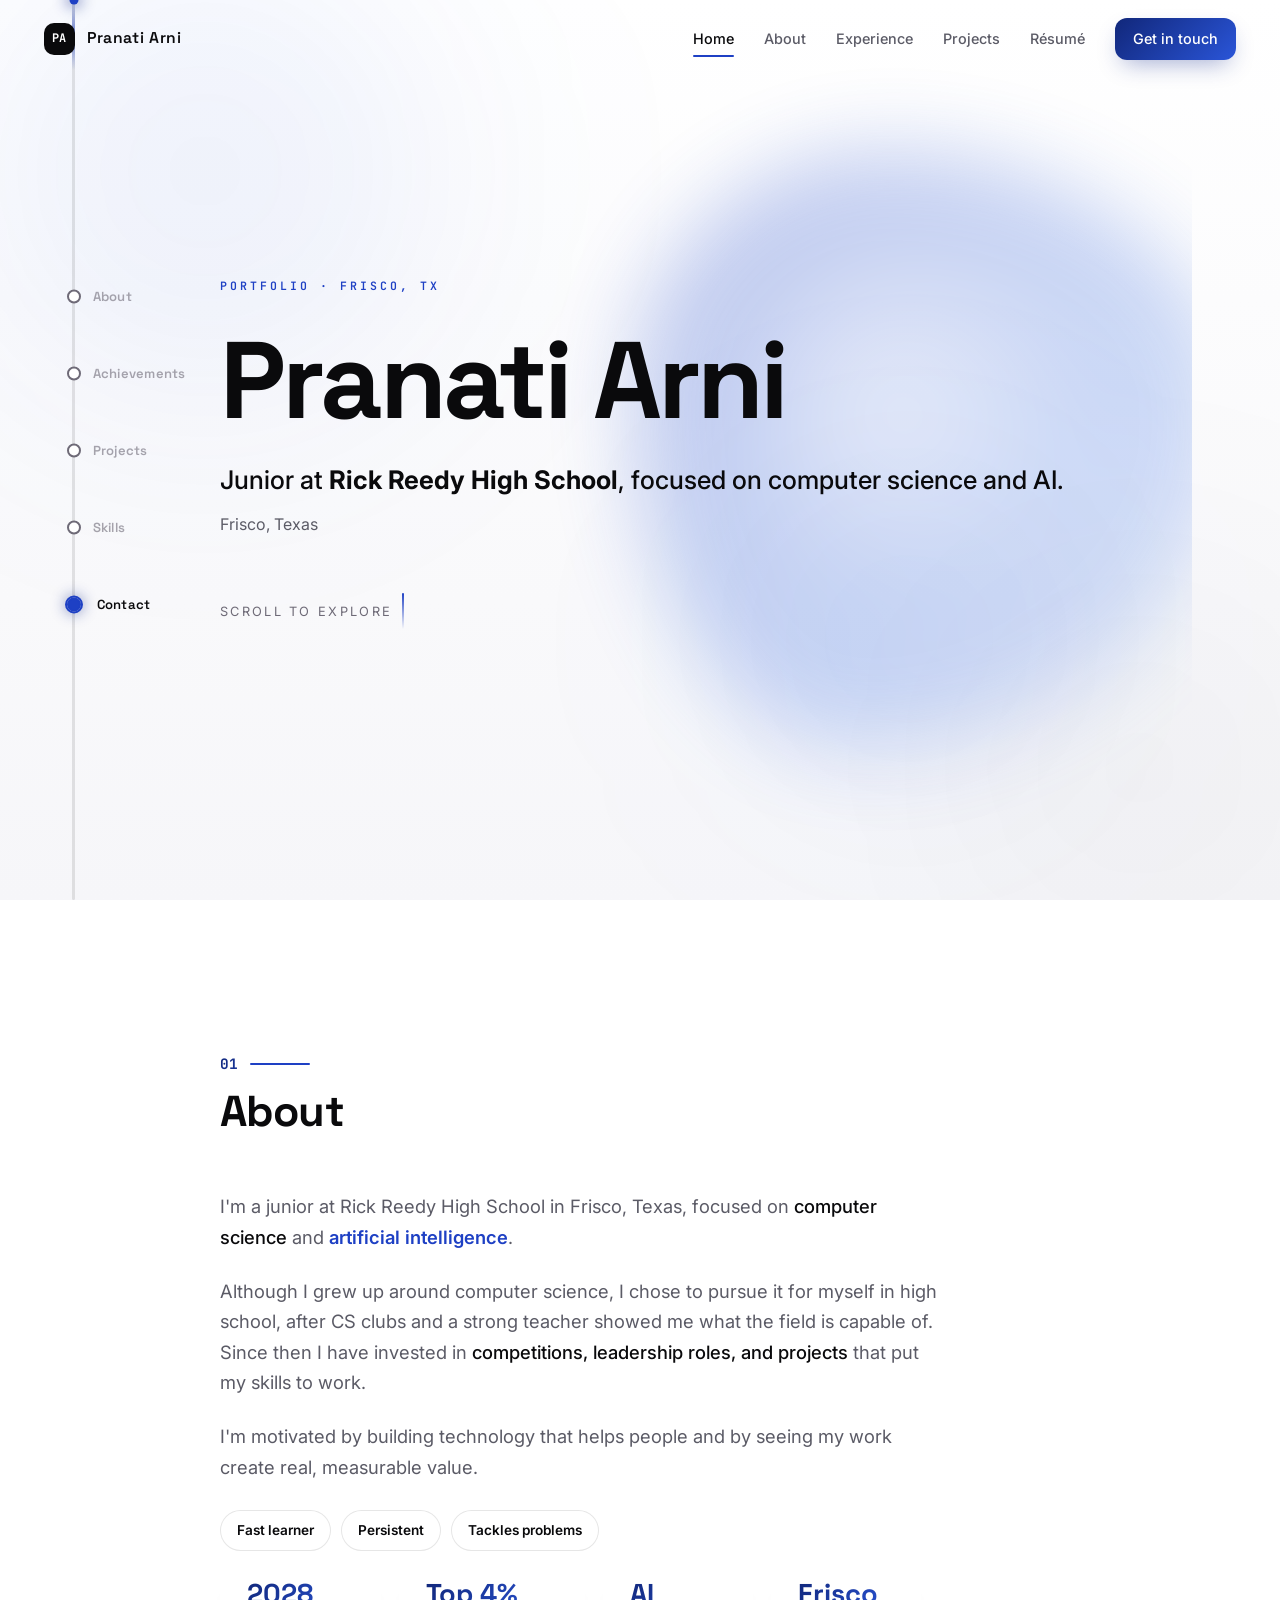
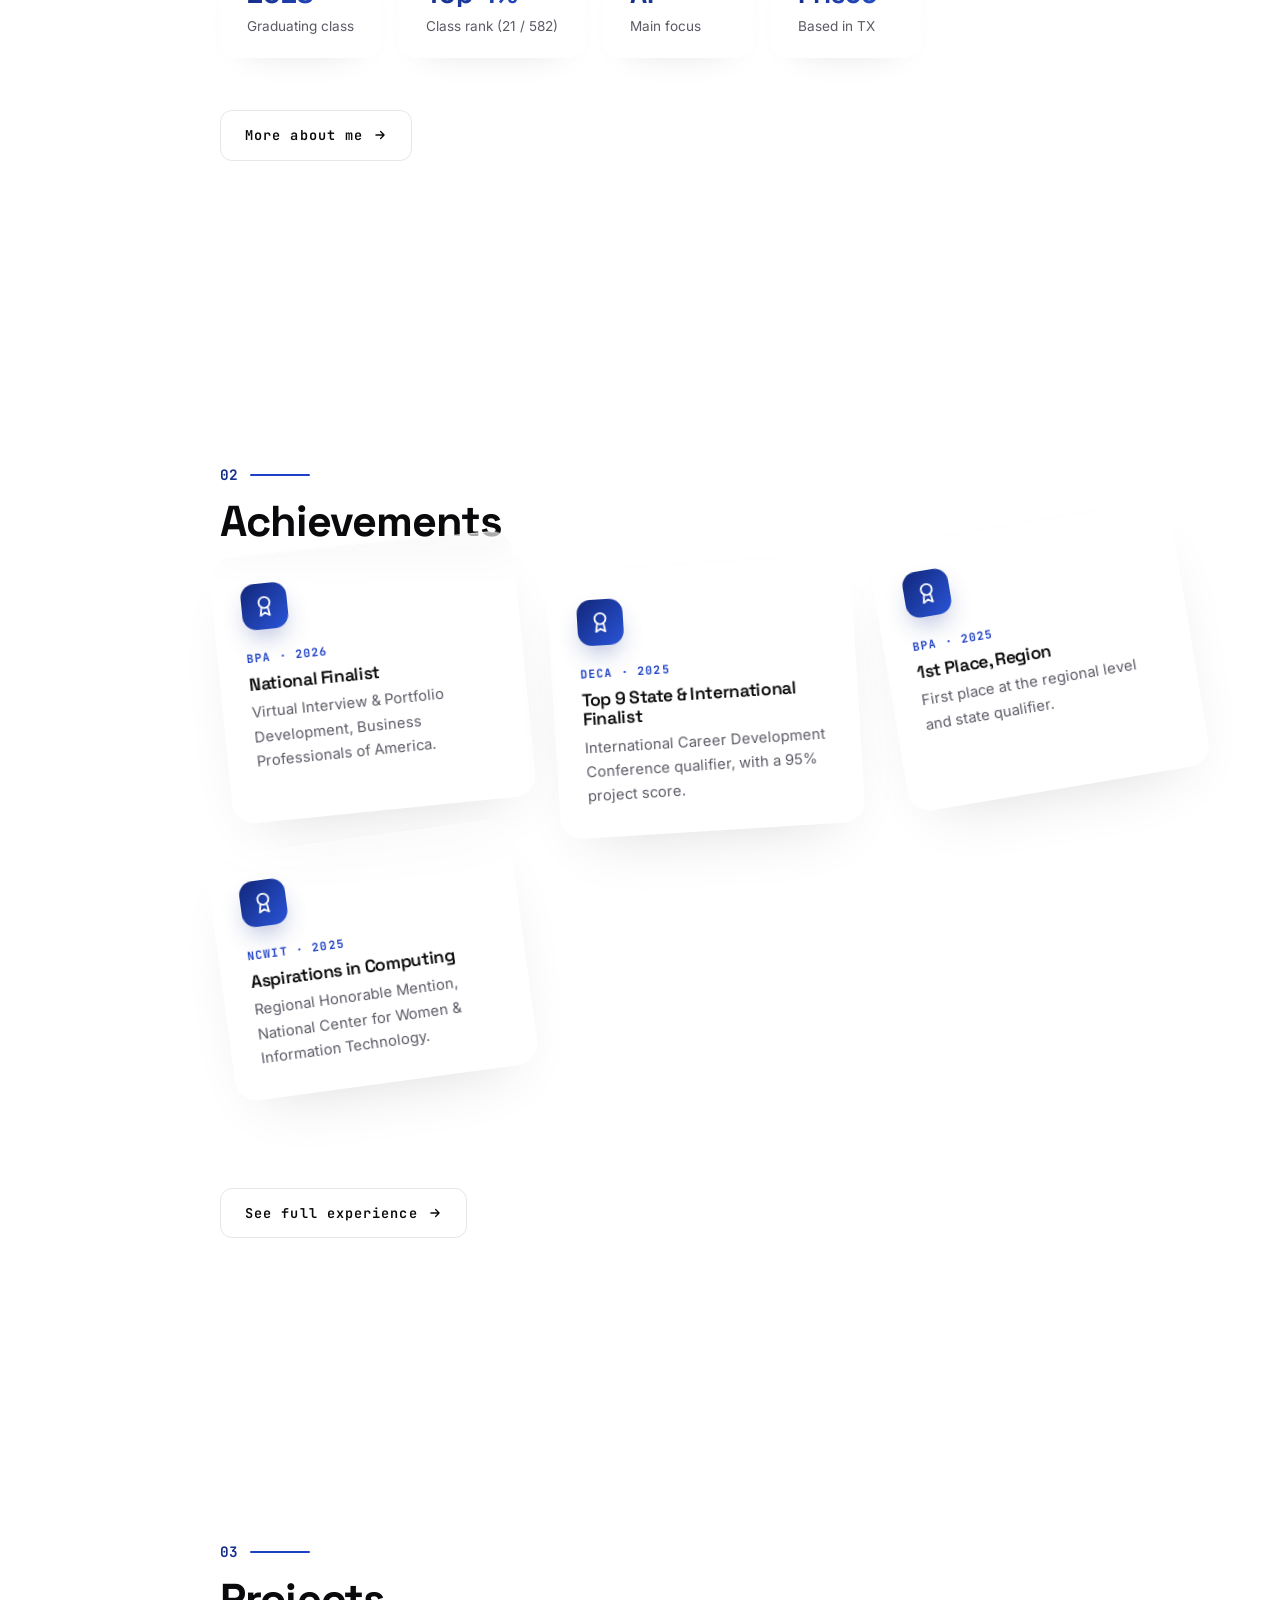
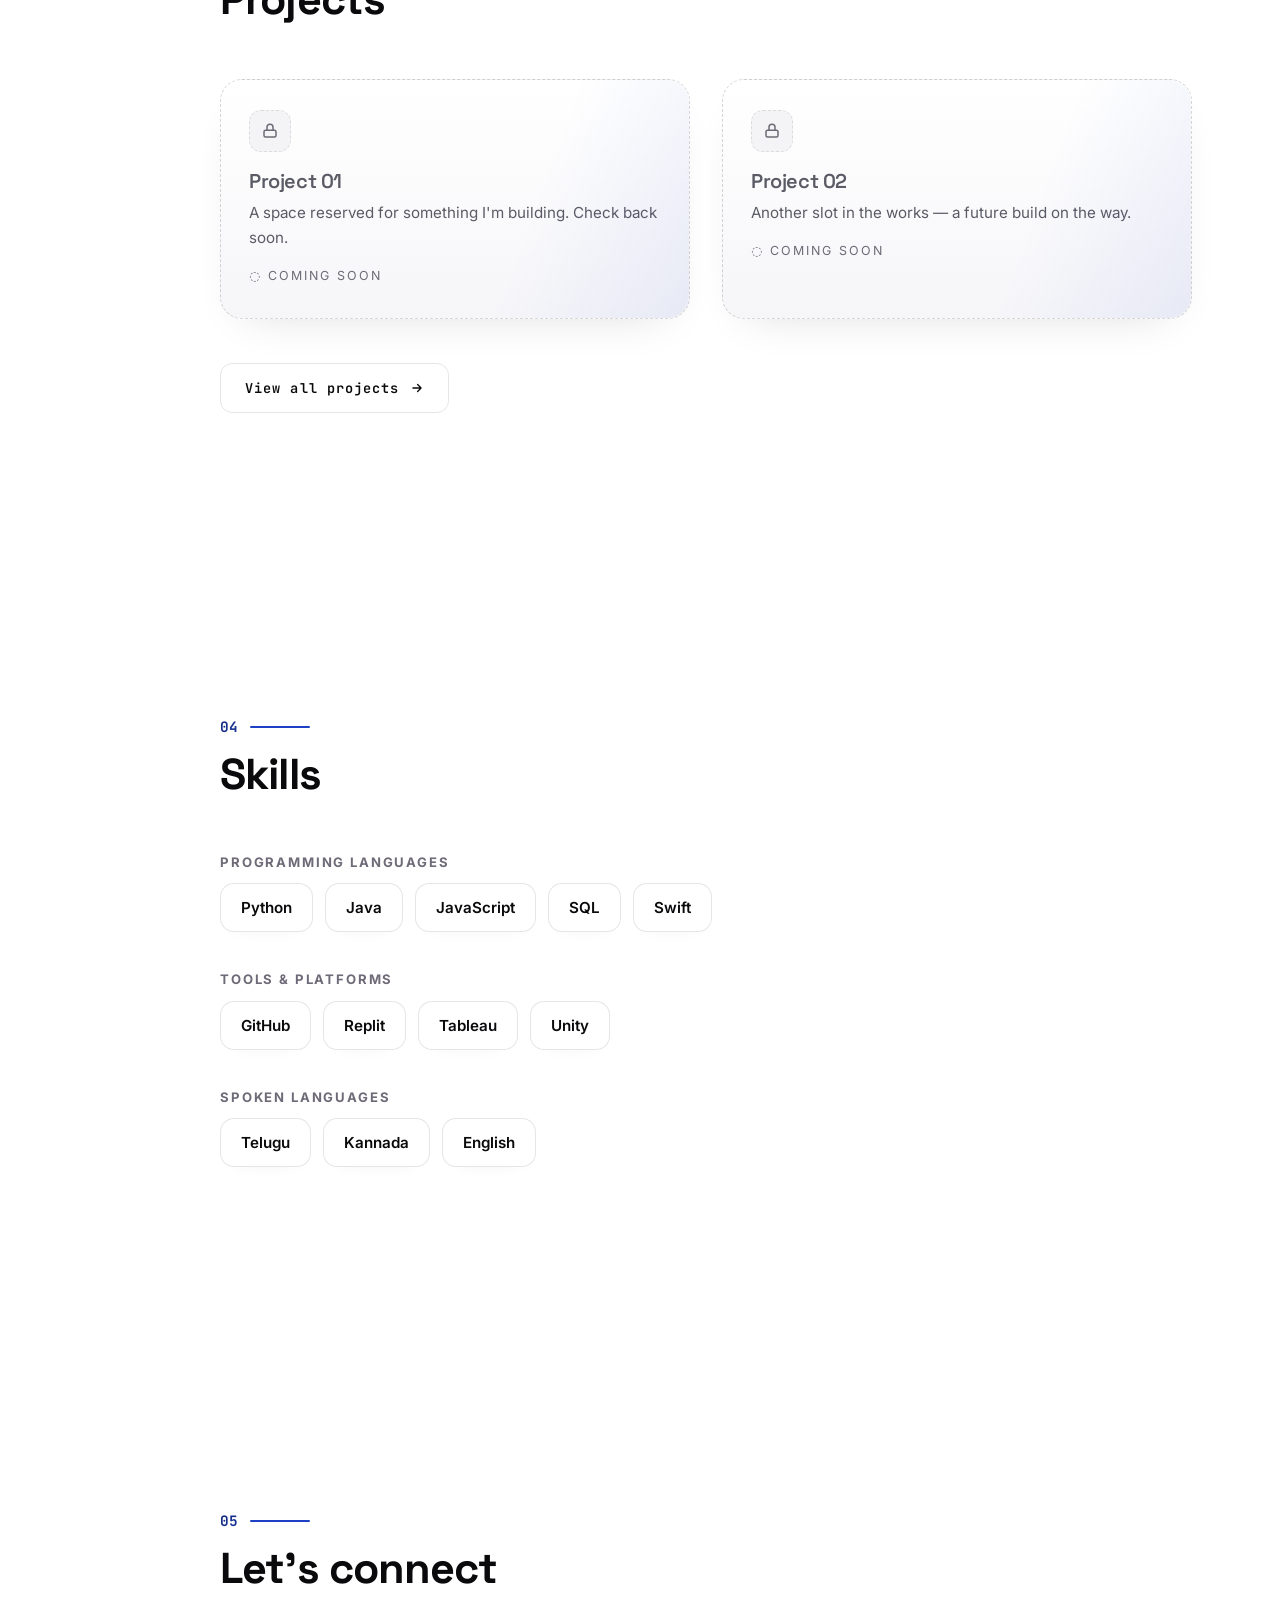
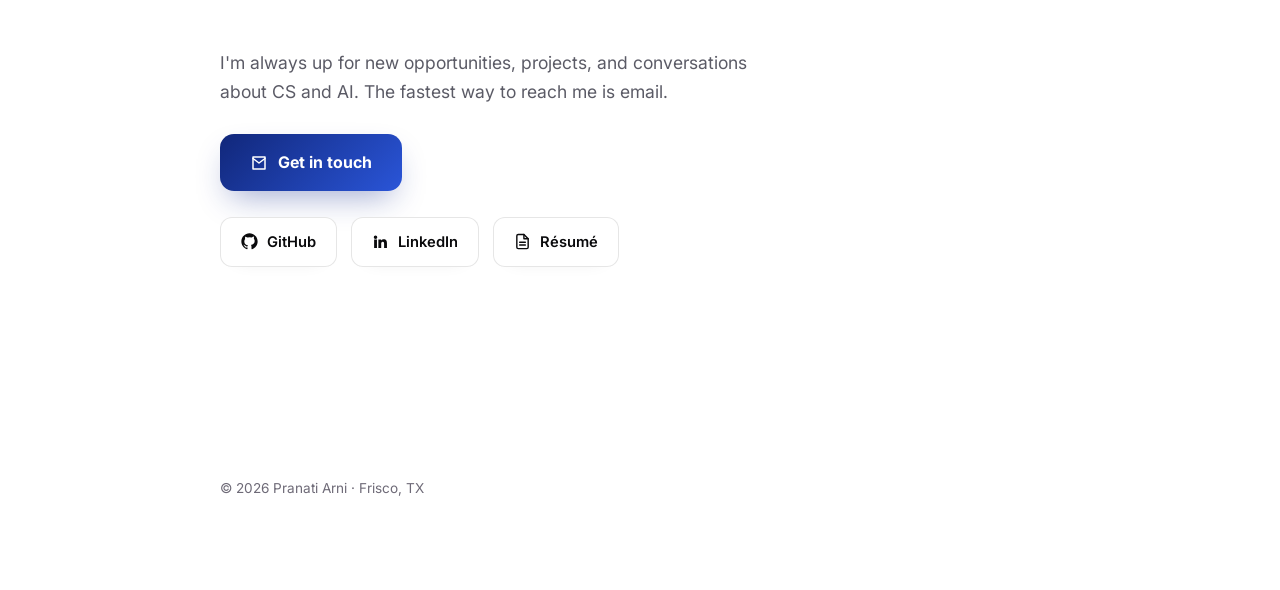
==== index.html @ d213ee4d "Polish: fix social-title em dashes + descriptions, add theme-color, focus ring, placeholder shimmer " ====
<!DOCTYPE html>
<html lang="en">
<head>
  <meta charset="UTF-8" />
  <meta name="viewport" content="width=device-width, initial-scale=1.0" />
  <meta name="theme-color" content="#ffffff" />

  <title>Pranati Arni · Computer Science</title>
  <meta name="description" content="Pranati Arni, a junior at Rick Reedy High School in Frisco, TX, focused on computer science and AI." />
  <meta name="author" content="Pranati Arni" />

  <meta property="og:type" content="website" />
  <meta property="og:title" content="Pranati Arni · Computer Science" />
  <meta property="og:description" content="A junior at Rick Reedy High School in Frisco, TX, focused on computer science and AI." />
  <meta name="twitter:card" content="summary" />
  <meta name="twitter:title" content="Pranati Arni · Computer Science" />
  <meta name="twitter:description" content="A junior at Rick Reedy High School in Frisco, TX, focused on computer science and AI." />

  <!-- Inline SVG favicon: blue "PA" tile -->
  <link rel="icon" href="data:image/svg+xml,%3Csvg xmlns='http://www.w3.org/2000/svg' viewBox='0 0 64 64'%3E%3Crect width='64' height='64' rx='16' fill='%231e40c4'/%3E%3Ctext x='50%25' y='55%25' dominant-baseline='middle' text-anchor='middle' font-family='Arial,Helvetica,sans-serif' font-weight='700' font-size='30' fill='%23ffffff'%3EPA%3C/text%3E%3C/svg%3E" />

  <!-- Fonts -->
  <link rel="preconnect" href="https://fonts.googleapis.com" />
  <link rel="preconnect" href="https://fonts.gstatic.com" crossorigin />
  <link href="https://fonts.googleapis.com/css2?family=Space+Grotesk:wght@500;600;700&family=Inter:wght@400;500;600&family=JetBrains+Mono:wght@400;500;700&display=swap" rel="stylesheet" />

  <link rel="stylesheet" href="styles.css" />
</head>

<body>

  <!-- Quick clean fade overlay -->
  <div class="page-transition" id="pageTransition" aria-hidden="true"></div>

  <!-- Soft aurora background -->
  <div class="bg-orbs" aria-hidden="true">
    <div class="orb orb--1"></div>
    <div class="orb orb--2"></div>
    <div class="orb orb--3"></div>
  </div>
  <div class="cursor-glow" id="cursorGlow" aria-hidden="true"></div>

  <!-- ============================== NAVBAR ============================== -->
  <header class="nav" id="nav">
    <a class="nav__brand" href="index.html" aria-label="Home">
      <span class="nav__mark">PA</span>
      <span class="nav__name">Pranati Arni</span>
    </a>
    <button class="nav__toggle" id="navToggle" aria-label="Toggle menu" aria-expanded="false">
      <span></span><span></span><span></span>
    </button>
    <nav class="nav__links" id="navLinks" aria-label="Primary">
      <a href="index.html" class="is-current">Home</a>
      <a href="about.html">About</a>
      <a href="experience.html">Experience</a>
      <a href="projects.html">Projects</a>
      <a href="resume.html">Résumé</a>
      <a class="nav__cta" href="index.html#contact">Get in touch</a>
    </nav>
  </header>

  <!-- ============================== RAIL ============================== -->
  <nav class="rail" aria-label="Section navigation">
    <div class="rail__track"></div>
    <div class="rail__fill" id="railFill"></div>
    <div class="rail__comet" id="railComet"></div>
    <div class="rail__nodes" id="railNodes"><!-- nodes injected by script.js --></div>
  </nav>

  <main class="with-rail">

    <!-- ============================== HERO ============================== -->
    <header class="hero" id="top">
      <div class="hero__glow-wrap" aria-hidden="true"><div class="hero__glow"></div></div>

      <div class="hero__content">
        <!-- Kicker — easy to edit or delete -->
        <span class="kicker">Portfolio · Frisco, TX</span>
        <h1>Pranati Arni</h1>
        <p class="role">Junior at <b>Rick Reedy High School</b>, focused on computer science and AI.</p>
        <p class="loc">Frisco, Texas</p>

        <span class="scroll-hint">
          Scroll to explore
          <span class="arrow" aria-hidden="true"></span>
        </span>
      </div>
    </header>

    <!-- ============================== ABOUT ============================== -->
    <section id="about" class="about reveal">
      <div class="section-head">
        <span class="num">01</span>
        <h2>About</h2>
      </div>
      <p>
        I'm a junior at Rick Reedy High School in Frisco, Texas, focused on
        <span class="hl">computer science</span> and <span class="accent">artificial intelligence</span>.
      </p>
      <p>
        Although I grew up around computer science, I chose to pursue it for myself in high school, after
        CS clubs and a strong teacher showed me what the field is capable of. Since then I have invested in
        <span class="hl">competitions, leadership roles, and projects</span> that put my skills to work.
      </p>
      <p>
        I'm motivated by building technology that helps people and by seeing my work create real,
        measurable value.
      </p>

      <div class="traits" aria-label="Traits">
        <span class="trait">Fast learner</span>
        <span class="trait">Persistent</span>
        <span class="trait">Tackles problems</span>
      </div>

      <div class="stats" aria-label="Quick facts">
        <div class="stat"><div class="stat__num">2028</div><div class="stat__label">Graduating class</div></div>
        <div class="stat"><div class="stat__num">Top 4%</div><div class="stat__label">Class rank (21 / 582)</div></div>
        <div class="stat"><div class="stat__num">AI</div><div class="stat__label">Main focus</div></div>
        <div class="stat"><div class="stat__num">Frisco</div><div class="stat__label">Based in TX</div></div>
      </div>

      <a class="more-link" href="about.html">
        More about me
        <svg width="14" height="14" viewBox="0 0 24 24" fill="none" stroke="currentColor" stroke-width="2.2" stroke-linecap="round" stroke-linejoin="round"><path d="M5 12h14M13 6l6 6-6 6"/></svg>
      </a>
    </section>

    <!-- ============================== ACHIEVEMENTS ============================== -->
    <section id="achievements" class="reveal">
      <div class="section-head">
        <span class="num">02</span>
        <h2>Achievements</h2>
      </div>
      <div class="ach-grid">
        <article class="ach-card" data-speed="1.2">
          <div class="ach-card__badge"><svg viewBox="0 0 24 24" fill="none" stroke="currentColor" stroke-width="2" stroke-linecap="round" stroke-linejoin="round"><circle cx="12" cy="8" r="6"/><path d="M8.5 13.5 7 22l5-3 5 3-1.5-8.5"/></svg></div>
          <div class="meta">BPA · 2026</div>
          <h3>National Finalist</h3>
          <p>Virtual Interview &amp; Portfolio Development, Business Professionals of America.</p>
        </article>
        <article class="ach-card" data-speed="0.7">
          <div class="ach-card__badge"><svg viewBox="0 0 24 24" fill="none" stroke="currentColor" stroke-width="2" stroke-linecap="round" stroke-linejoin="round"><circle cx="12" cy="8" r="6"/><path d="M8.5 13.5 7 22l5-3 5 3-1.5-8.5"/></svg></div>
          <div class="meta">DECA · 2025</div>
          <h3>Top 9 State &amp; International Finalist</h3>
          <p>International Career Development Conference qualifier, with a 95% project score.</p>
        </article>
        <article class="ach-card" data-speed="1.4">
          <div class="ach-card__badge"><svg viewBox="0 0 24 24" fill="none" stroke="currentColor" stroke-width="2" stroke-linecap="round" stroke-linejoin="round"><circle cx="12" cy="8" r="6"/><path d="M8.5 13.5 7 22l5-3 5 3-1.5-8.5"/></svg></div>
          <div class="meta">BPA · 2025</div>
          <h3>1st Place, Region</h3>
          <p>First place at the regional level and state qualifier.</p>
        </article>
        <article class="ach-card" data-speed="0.9">
          <div class="ach-card__badge"><svg viewBox="0 0 24 24" fill="none" stroke="currentColor" stroke-width="2" stroke-linecap="round" stroke-linejoin="round"><circle cx="12" cy="8" r="6"/><path d="M8.5 13.5 7 22l5-3 5 3-1.5-8.5"/></svg></div>
          <div class="meta">NCWIT · 2025</div>
          <h3>Aspirations in Computing</h3>
          <p>Regional Honorable Mention, National Center for Women &amp; Information Technology.</p>
        </article>
      </div>

      <a class="more-link" href="experience.html">
        See full experience
        <svg width="14" height="14" viewBox="0 0 24 24" fill="none" stroke="currentColor" stroke-width="2.2" stroke-linecap="round" stroke-linejoin="round"><path d="M5 12h14M13 6l6 6-6 6"/></svg>
      </a>
    </section>

    <!-- ============================== PROJECTS ============================== -->
    <section id="projects" class="reveal">
      <div class="section-head">
        <span class="num">03</span>
        <h2>Projects</h2>
      </div>
      <div class="projects-grid" id="projectsGrid"><!-- cards injected by script.js --></div>

      <a class="more-link" href="projects.html">
        View all projects
        <svg width="14" height="14" viewBox="0 0 24 24" fill="none" stroke="currentColor" stroke-width="2.2" stroke-linecap="round" stroke-linejoin="round"><path d="M5 12h14M13 6l6 6-6 6"/></svg>
      </a>
    </section>

    <!-- ============================== SKILLS ============================== -->
    <section id="skills" class="reveal">
      <div class="section-head">
        <span class="num">04</span>
        <h2>Skills</h2>
      </div>

      <div class="skill-group">
        <h3>Programming Languages</h3>
        <div class="tags">
          <span class="tag">Python</span>
          <span class="tag">Java</span>
          <span class="tag">JavaScript</span>
          <span class="tag">SQL</span>
          <span class="tag">Swift</span>
        </div>
      </div>

      <div class="skill-group">
        <h3>Tools &amp; Platforms</h3>
        <div class="tags">
          <span class="tag">GitHub</span>
          <span class="tag">Replit</span>
          <span class="tag">Tableau</span>
          <span class="tag">Unity</span>
        </div>
      </div>

      <div class="skill-group">
        <h3>Spoken Languages</h3>
        <div class="tags">
          <span class="tag">Telugu</span>
          <span class="tag">Kannada</span>
          <span class="tag">English</span>
        </div>
      </div>
    </section>

    <!-- ============================== CONTACT ============================== -->
    <section id="contact" class="contact reveal">
      <div class="section-head">
        <span class="num">05</span>
        <h2>Let's connect</h2>
      </div>
      <p>
        I'm always up for new opportunities, projects, and conversations about CS and AI.
        The fastest way to reach me is email.
      </p>

      <a class="cta" href="mailto:pranatiarni@gmail.com">
        <svg width="18" height="18" viewBox="0 0 24 24" fill="none" stroke="currentColor" stroke-width="2" stroke-linecap="round" stroke-linejoin="round"><path d="M4 4h16v16H4z"/><path d="m4 6 8 6 8-6"/></svg>
        Get in touch
      </a>

      <div class="links">
        <!-- GitHub -->
        <a class="link-chip" href="https://github.com/pranatiarni" target="_blank" rel="noopener">
          <svg viewBox="0 0 24 24" fill="currentColor"><path d="M12 .5C5.7.5.5 5.7.5 12c0 5.1 3.3 9.4 7.9 10.9.6.1.8-.2.8-.5v-2c-3.2.7-3.9-1.4-3.9-1.4-.5-1.3-1.3-1.7-1.3-1.7-1.1-.7.1-.7.1-.7 1.2.1 1.8 1.2 1.8 1.2 1 1.8 2.7 1.3 3.4 1 .1-.8.4-1.3.7-1.6-2.6-.3-5.3-1.3-5.3-5.7 0-1.3.5-2.3 1.2-3.1-.1-.3-.5-1.5.1-3.1 0 0 1-.3 3.3 1.2a11.5 11.5 0 0 1 6 0C17 4.6 18 4.9 18 4.9c.6 1.6.2 2.8.1 3.1.8.8 1.2 1.8 1.2 3.1 0 4.4-2.7 5.4-5.3 5.7.4.4.8 1.1.8 2.2v3.3c0 .3.2.6.8.5 4.6-1.5 7.9-5.8 7.9-10.9C23.5 5.7 18.3.5 12 .5Z"/></svg>
          GitHub
        </a>

        <!-- LinkedIn -->
        <a class="link-chip" href="https://www.linkedin.com/in/pranati-arni-b55060337" target="_blank" rel="noopener">
          <svg viewBox="0 0 24 24" fill="currentColor"><path d="M4.98 3.5a2.5 2.5 0 1 0 0 5 2.5 2.5 0 0 0 0-5ZM3 9h4v12H3V9Zm6 0h3.8v1.7h.1c.5-.9 1.8-1.9 3.6-1.9 3.9 0 4.6 2.5 4.6 5.8V21h-4v-5.6c0-1.3 0-3-1.9-3s-2.2 1.4-2.2 2.9V21H9V9Z"/></svg>
          LinkedIn
        </a>

        <!-- Résumé -->
        <a class="link-chip" href="resume.html">
          <svg viewBox="0 0 24 24" fill="none" stroke="currentColor" stroke-width="2" stroke-linecap="round" stroke-linejoin="round"><path d="M14 2H6a2 2 0 0 0-2 2v16a2 2 0 0 0 2 2h12a2 2 0 0 0 2-2V8z"/><path d="M14 2v6h6"/><path d="M8 13h8M8 17h8"/></svg>
          Résumé
        </a>
      </div>
    </section>

    <footer>
      <p>© 2026 Pranati Arni · Frisco, TX</p>
    </footer>

  </main>

  <script src="script.js"></script>
</body>
</html>
---- styles.css ----
/* =================================================================
   Pranati Arni — Portfolio styles (shared across all pages)
   MONOCHROME + ELECTRIC: near-white surfaces, charcoal ink,
   a single cobalt-blue accent. Editorial / premium / glassy.
   ================================================================= */

:root {
  /* ---- surfaces ---- */
  --bg:     #ffffff;
  --bg-2:   #f4f4f6;
  --card:   #ffffff;
  --glass:  rgba(255, 255, 255, 0.65);

  /* ---- ink ---- */
  --text:   #0a0a0c;
  --muted:  #5b5b66;
  --faint:  #6e6a77;

  /* ---- lines + shadows ---- */
  --border:    rgba(10, 10, 12, 0.10);
  --border-hi: rgba(37, 99, 255, 0.45);          /* blue on hover/active */
  --shadow:    rgba(10, 10, 12, 0.16);

  /* ---- the single electric accent (deep royal blue) ---- */
  --blue:        #1e40c4;
  --blue-bright: #3b63e0;
  --blue-glow:   rgba(20, 44, 140, 0.42);
  --blue-grad:   linear-gradient(135deg, #11277a, #2a55d8);

  /* ---- layout ---- */
  --rail-x:        72px;
  --content-pad:   220px;
  --content-pad-r: 88px;
  --maxw:          1040px;

  --mono: "JetBrains Mono", ui-monospace, SFMono-Regular, Menlo, monospace;
  --ease: cubic-bezier(0.22, 1, 0.36, 1);
}

* { box-sizing: border-box; margin: 0; padding: 0; }
html { scroll-behavior: smooth; }

body {
  background: var(--bg);
  color: var(--text);
  font-family: "Inter", system-ui, -apple-system, Segoe UI, Roboto, sans-serif;
  line-height: 1.65;
  -webkit-font-smoothing: antialiased;
  overflow-x: hidden;
}

/* very subtle base wash */
body::before {
  content: ""; position: fixed; inset: 0; z-index: -3; pointer-events: none;
  background: linear-gradient(180deg, #ffffff 0%, #f6f6f9 100%);
}

h1, h2, h3 { font-family: "Space Grotesk", "Inter", sans-serif; line-height: 1.1; letter-spacing: -0.02em; color: var(--text); }
a { color: inherit; text-decoration: none; }

/* accessible keyboard focus ring */
:focus-visible { outline: 2px solid var(--blue); outline-offset: 3px; border-radius: 4px; }

.kicker {
  font-family: var(--mono);
  font-size: 0.72rem; letter-spacing: 0.26em; text-transform: uppercase;
  font-weight: 600; color: var(--blue);
}

/* =================================================================
   AMBIENT — faint drifting glows (kept very subtle on white)
   ================================================================= */
.bg-orbs { position: fixed; inset: 0; z-index: -2; pointer-events: none; overflow: hidden; }
.orb { position: absolute; border-radius: 50%; filter: blur(120px); }
.orb--1 {
  width: 52vw; height: 52vw; top: -18%; left: -10%;
  background: radial-gradient(circle, rgba(29,78,216,0.11), transparent 70%);
  animation: drift1 34s ease-in-out infinite alternate;
}
.orb--2 {
  width: 46vw; height: 46vw; bottom: -18%; right: -12%;
  background: radial-gradient(circle, rgba(10,10,12,0.05), transparent 70%);
  animation: drift2 40s ease-in-out infinite alternate;
}
.orb--3 {
  width: 38vw; height: 38vw; top: 44%; left: 52%;
  background: radial-gradient(circle, rgba(29,78,216,0.07), transparent 70%);
  animation: drift3 46s ease-in-out infinite alternate;
}
@keyframes drift1 { from { transform: translate(0,0) scale(1); } to { transform: translate(9vw, 7vh) scale(1.12); } }
@keyframes drift2 { from { transform: translate(0,0) scale(1); } to { transform: translate(-8vw,-6vh) scale(1.1); } }
@keyframes drift3 { from { transform: translate(0,0) scale(1); } to { transform: translate(-6vw, 5vh) scale(0.92); } }

.cursor-glow {
  position: fixed; top: 0; left: 0;
  width: 440px; height: 440px; margin: -220px 0 0 -220px;
  border-radius: 50%;
  background: radial-gradient(circle, rgba(29,78,216,0.11), transparent 65%);
  pointer-events: none; z-index: 0; opacity: 0;
  transition: opacity 0.5s ease; will-change: transform;
}

/* =================================================================
   STICKY NAVBAR
   ================================================================= */
.nav {
  position: fixed; top: 0; left: 0; right: 0; z-index: 60;
  display: flex; align-items: center; justify-content: space-between;
  padding: 18px clamp(20px, 4vw, 44px);
  transition: padding 0.35s var(--ease), background 0.35s ease, border-color 0.35s ease, box-shadow 0.35s ease;
  border-bottom: 1px solid transparent;
}
.nav.is-scrolled {
  padding: 10px clamp(20px, 4vw, 44px);
  background: rgba(255, 255, 255, 0.72);
  -webkit-backdrop-filter: blur(16px) saturate(1.4);
  backdrop-filter: blur(16px) saturate(1.4);
  border-bottom: 1px solid var(--border);
  box-shadow: 0 6px 26px -20px var(--shadow);
}
.nav__brand { display: flex; align-items: center; gap: 12px; z-index: 2; }
.nav__mark {
  font-family: var(--mono); font-weight: 700; font-size: 0.74rem; letter-spacing: 0.04em;
  color: #fff; background: var(--text); border-radius: 10px; padding: 6px 8px;
  transition: transform 0.3s ease, background 0.3s ease;
}
.nav__brand:hover .nav__mark { background: var(--blue); transform: translateY(-1px); }
.nav__name { font-family: "Space Grotesk", sans-serif; font-weight: 600; letter-spacing: 0.04em; font-size: 0.98rem; }

.nav__links { display: flex; align-items: center; gap: 30px; }
.nav__links a { position: relative; font-size: 0.9rem; font-weight: 500; color: var(--muted); transition: color 0.3s ease; }
.nav__links a:not(.nav__cta)::after {
  content: ""; position: absolute; left: 0; bottom: -6px; height: 2px; width: 0;
  background: var(--blue); border-radius: 2px; transition: width 0.3s var(--ease);
}
.nav__links a:not(.nav__cta):hover { color: var(--text); }
.nav__links a:not(.nav__cta):hover::after { width: 100%; }
.nav__links a.is-current { color: var(--text); }
.nav__links a.is-current::after { width: 100%; }

.nav__cta {
  color: #fff !important; background: var(--blue-grad);
  padding: 9px 18px; border-radius: 12px; font-weight: 600;
  box-shadow: 0 10px 24px -8px var(--blue-glow);
  transition: transform 0.25s var(--ease), box-shadow 0.25s ease;
}
.nav__cta:hover { transform: translateY(-2px); box-shadow: 0 14px 32px -8px var(--blue-glow); }

.nav__toggle { display: none; flex-direction: column; gap: 5px; background: none; border: none; cursor: pointer; padding: 6px; z-index: 2; }
.nav__toggle span { width: 24px; height: 2px; background: var(--text); border-radius: 2px; transition: transform 0.3s var(--ease), opacity 0.3s ease; }
.nav__toggle.open span:nth-child(1) { transform: translateY(7px) rotate(45deg); }
.nav__toggle.open span:nth-child(2) { opacity: 0; }
.nav__toggle.open span:nth-child(3) { transform: translateY(-7px) rotate(-45deg); }

@media (max-width: 760px) {
  .nav__toggle { display: flex; }
  .nav__links {
    position: fixed; top: 0; right: 0; height: 100vh; width: min(80vw, 320px);
    flex-direction: column; align-items: flex-start; justify-content: center; gap: 30px;
    padding: 40px;
    background: rgba(255, 255, 255, 0.97);
    -webkit-backdrop-filter: blur(16px); backdrop-filter: blur(16px);
    border-left: 1px solid var(--border);
    box-shadow: -20px 0 60px -30px var(--shadow);
    transform: translateX(100%); transition: transform 0.4s var(--ease);
  }
  .nav__links.open { transform: translateX(0); }
  .nav__links a { font-size: 1.1rem; }
}

/* =================================================================
   THE RAIL (home only)
   ================================================================= */
.rail { position: fixed; top: 0; left: var(--rail-x); height: 100vh; width: 3px; z-index: 50; }
.rail__track { position: absolute; inset: 0; width: 3px; background: rgba(10,10,12,0.10); border-radius: 3px; overflow: hidden; }
.rail__track::after {
  content: ""; position: absolute; left: 0; width: 3px; height: 70px;
  background: linear-gradient(transparent, var(--blue), transparent);
  opacity: 0.6; border-radius: 3px; animation: railshimmer 4.5s linear infinite;
}
@keyframes railshimmer { from { top: -70px; } to { top: 100%; } }
.rail__fill {
  position: absolute; top: 0; left: 0; width: 3px; height: 0%;
  background: var(--blue-grad);
  box-shadow: 0 0 12px 1px var(--blue-glow);
  border-radius: 3px; transition: height 0.12s linear;
}
.rail__comet {
  position: absolute; left: 1.5px; top: 0%;
  width: 9px; height: 9px; transform: translate(-50%, -50%);
  border-radius: 50%; background: var(--blue);
  box-shadow: 0 0 14px 4px var(--blue-glow); transition: top 0.12s linear;
}
.rail__nodes { position: absolute; top: 50%; left: 1.5px; transform: translateY(-50%); display: flex; flex-direction: column; gap: 60px; }
.node {
  display: flex; align-items: center; gap: 16px;
  background: none; border: none; cursor: pointer; color: var(--faint);
  transform: translateX(-7px); transition: color 0.3s var(--ease);
}
.node__dot {
  position: relative; width: 14px; height: 14px; flex: 0 0 auto;
  border-radius: 50%; background: var(--bg); border: 2px solid var(--faint);
  transition: all 0.35s var(--ease);
}
.node__label {
  font-family: "Space Grotesk", sans-serif;
  font-size: 0.82rem; font-weight: 600; letter-spacing: 0.02em;
  white-space: nowrap; opacity: 0.6; transform: translateX(-4px); transition: all 0.35s var(--ease);
}
.node:hover { color: var(--text); }
.node:hover .node__dot { border-color: var(--blue); }
.node:hover .node__label { opacity: 1; transform: translateX(0); }
.node.is-active { color: var(--text); }
.node.is-active .node__dot { border-color: var(--blue); background: var(--blue); box-shadow: 0 0 14px 3px var(--blue-glow); }
.node.is-active .node__dot::after {
  content: ""; position: absolute; inset: -4px; border-radius: 50%;
  border: 2px solid var(--blue); animation: pulsering 2.4s var(--ease) infinite;
}
@keyframes pulsering { 0% { transform: scale(0.8); opacity: 0.6; } 70%,100% { transform: scale(2.1); opacity: 0; } }
.node.is-active .node__label { opacity: 1; transform: translateX(0); color: var(--text); }

/* =================================================================
   LAYOUT
   ================================================================= */
main.with-rail { padding-left: var(--content-pad); padding-right: var(--content-pad-r); }
section { max-width: var(--maxw); margin: 0 auto; padding: 150px 0; scroll-margin-top: 88px; }
.section-head { margin-bottom: 56px; }
.section-head .num {
  font-family: var(--mono); font-weight: 700;
  background: var(--blue-grad); -webkit-background-clip: text; background-clip: text; color: transparent;
  font-size: 0.9rem; margin-bottom: 12px; display: inline-flex; align-items: center; gap: 12px;
}
.section-head .num::after { content: ""; width: 60px; height: 2px; border-radius: 2px; background: var(--blue); animation: barpulse 3.6s ease-in-out infinite; }
@keyframes barpulse { 0%,100% { width: 42px; opacity: 0.5; } 50% { width: 82px; opacity: 1; } }
.section-head h2, .page-head h1 { font-size: clamp(1.9rem, 4vw, 2.7rem); font-weight: 700; }

/* ---- Hero ---- */
.hero {
  position: relative; overflow: hidden; min-height: 100vh;
  display: flex; flex-direction: column; justify-content: center;
  max-width: var(--maxw); margin: 0 auto;
}
.hero__content { position: relative; z-index: 3; }

.hero__glow-wrap {
  position: absolute; right: -40px; top: 50%; transform: translateY(-50%);
  width: 600px; height: 600px; max-width: 86vw;
  z-index: 0; pointer-events: none; will-change: transform; transition: transform 0.6s var(--ease);
}
.hero__glow {
  width: 100%; height: 100%;
  background: linear-gradient(135deg, #1e40c4, #4f7fe6 60%, #9bb8f5);
  filter: blur(42px); opacity: 0.28;
  border-radius: 42% 58% 63% 37% / 41% 44% 56% 59%;
  animation: blobMorph 14s ease-in-out infinite, blobSpin 34s linear infinite;
}
.hero__glow::after {
  content: ""; position: absolute; inset: 14% 20%;
  background: radial-gradient(circle at 40% 40%, rgba(255,255,255,0.6), transparent 60%);
  border-radius: inherit;
}
@keyframes blobMorph { 0%,100% { border-radius: 42% 58% 63% 37% / 41% 44% 56% 59%; } 50% { border-radius: 58% 42% 38% 62% / 63% 51% 49% 37%; } }
@keyframes blobSpin { from { transform: rotate(0); } to { transform: rotate(360deg); } }

.hero__content > * { opacity: 0; transform: translateY(20px); filter: blur(6px); animation: softIn 1s var(--ease) forwards; }
.hero__content > *:nth-child(1) { animation-delay: 0.10s; }
.hero__content > *:nth-child(2) { animation-delay: 0.24s; }
.hero__content > *:nth-child(3) { animation-delay: 0.38s; }
.hero__content > *:nth-child(4) { animation-delay: 0.50s; }
.hero__content > *:nth-child(5) { animation-delay: 0.62s; }
@keyframes softIn { to { opacity: 1; transform: none; filter: blur(0); } }

.hero h1 { font-size: clamp(3rem, 11vw, 6.8rem); font-weight: 700; margin: 24px 0 18px; letter-spacing: -0.035em; }
.hero .role { font-size: clamp(1.1rem, 3vw, 1.6rem); color: var(--text); font-weight: 500; }
.hero .role b { color: var(--text); font-weight: 700; }
.hero .loc { color: var(--muted); margin-top: 10px; font-size: 1rem; }

.scroll-hint { margin-top: 56px; display: inline-flex; align-items: center; gap: 10px; color: var(--faint); font-size: 0.8rem; letter-spacing: 0.18em; text-transform: uppercase; }
.scroll-hint .arrow { width: 2px; height: 36px; border-radius: 2px; background: linear-gradient(var(--blue), transparent); animation: drip 1.8s var(--ease) infinite; }
@keyframes drip {
  0% { transform: scaleY(0); transform-origin: top; opacity: 0; }
  40% { transform: scaleY(1); transform-origin: top; opacity: 1; }
  60% { transform: scaleY(1); transform-origin: bottom; opacity: 1; }
  100% { transform: scaleY(0); transform-origin: bottom; opacity: 0; }
}

/* ---- About ---- */
.about p { color: var(--muted); font-size: 1.15rem; margin-bottom: 24px; max-width: 720px; }
.about p .hl { color: var(--text); font-weight: 500; }
.about p .accent { color: var(--blue); font-weight: 600; }

.traits { display: flex; flex-wrap: wrap; gap: 10px; margin-top: 28px; }
.trait {
  font-size: 0.85rem; padding: 8px 16px; border: 1px solid var(--border); border-radius: 999px;
  color: var(--text); background: #fff; font-weight: 600;
  animation: bob 4.4s ease-in-out infinite;
}
.traits .trait:nth-child(2) { animation-delay: 0.7s; }
.traits .trait:nth-child(3) { animation-delay: 1.4s; }
@keyframes bob { 0%,100% { transform: translateY(0); } 50% { transform: translateY(-6px); } }

/* =================================================================
   PROJECTS (cards, both pages)
   ================================================================= */
.projects-grid { display: grid; grid-template-columns: repeat(auto-fit, minmax(300px, 1fr)); gap: 32px; perspective: 1000px; }
.card {
  position: relative; padding: 30px 28px; border-radius: 22px;
  background: var(--glass);
  -webkit-backdrop-filter: blur(18px) saturate(1.3); backdrop-filter: blur(18px) saturate(1.3);
  border: 1px solid rgba(255,255,255,0.6); min-height: 210px;
  display: flex; flex-direction: column;
  transform-style: preserve-3d; will-change: transform;
  box-shadow: 0 18px 44px -26px var(--shadow);
  transition: transform 0.12s ease-out, border-color 0.4s var(--ease), box-shadow 0.4s var(--ease);
  animation: cardfloat 6.5s ease-in-out infinite;
}
.projects-grid .card:nth-child(2) { animation-delay: 1.3s; }
.projects-grid .card:nth-child(3) { animation-delay: 0.6s; }
.projects-grid .card:nth-child(4) { animation-delay: 1.9s; }
@keyframes cardfloat { 0%,100% { transform: translateY(0); } 50% { transform: translateY(-9px); } }
.card:hover { border-color: var(--border-hi); box-shadow: 0 26px 56px -26px var(--blue-glow); }
.card__inner { transition: transform 0.12s ease-out; transform-style: preserve-3d; }
.card__glare {
  position: absolute; inset: 0; border-radius: 22px;
  background: radial-gradient(240px circle at var(--gx,50%) var(--gy,0%), rgba(29,78,216,0.13), transparent 60%);
  opacity: 0; transition: opacity 0.3s ease; pointer-events: none;
}
.card:hover .card__glare { opacity: 1; }
.card::before {
  content: ""; position: absolute; top: 0; left: 0; height: 2px; width: 100%;
  background: linear-gradient(90deg, transparent, var(--blue), transparent);
  transform: translateX(-100%); opacity: 0; transition: opacity 0.3s ease;
}
.card:hover::before { opacity: 1; animation: scan 1.6s linear infinite; }
@keyframes scan { from { transform: translateX(-100%); } to { transform: translateX(100%); } }

.card.is-soon { border-style: dashed; border-color: rgba(10,10,12,0.16); background: linear-gradient(180deg, #fff, #f6f6f9); }
.card.is-soon:hover { border-color: var(--border-hi); }
/* a slow living shimmer so placeholders read as "in progress", not dead */
.card.is-soon::after {
  content: ""; position: absolute; inset: 0; border-radius: 22px; pointer-events: none;
  background: linear-gradient(110deg, transparent 32%, rgba(30,64,196,0.07) 50%, transparent 68%);
  background-size: 220% 100%;
  animation: soonsheen 4.5s linear infinite;
}
@keyframes soonsheen { from { background-position: 200% 0; } to { background-position: -60% 0; } }
.card__icon {
  width: 42px; height: 42px; border-radius: 12px; display: grid; place-items: center;
  background: #eef2ff; border: 1px solid var(--border); color: var(--blue);
  margin-bottom: 18px; font-size: 1.1rem;
}
.card.is-soon .card__icon { border-style: dashed; background: #f4f4f6; color: var(--faint); }
.card__tag { font-size: 0.68rem; letter-spacing: 0.18em; text-transform: uppercase; color: var(--blue); font-weight: 700; margin-bottom: 8px; }
.card.is-soon .card__tag { color: var(--faint); }
.card h3 { font-size: 1.25rem; font-weight: 600; margin-bottom: 8px; }
.card.is-soon h3 { color: var(--muted); }
.card p { color: var(--muted); font-size: 0.95rem; flex: 1; }
.card__link { margin-top: 16px; font-size: 0.85rem; font-weight: 700; color: var(--blue); display: inline-flex; align-items: center; gap: 6px; }
.card__soon-flag { margin-top: 16px; font-size: 0.78rem; letter-spacing: 0.16em; text-transform: uppercase; color: var(--faint); display: inline-flex; align-items: center; gap: 7px; }

.more-link {
  display: inline-flex; align-items: center; gap: 10px; margin-top: 44px;
  font-family: var(--mono); font-size: 0.85rem; letter-spacing: 0.08em; font-weight: 600;
  color: var(--text); border: 1px solid var(--border); padding: 13px 24px; border-radius: 12px;
  transition: all 0.3s var(--ease);
}
.more-link:hover { border-color: var(--blue); color: var(--blue); transform: translateY(-2px); box-shadow: 0 12px 28px -14px var(--blue-glow); }

/* =================================================================
   SKILLS
   ================================================================= */
.skill-group { margin-bottom: 40px; }
.skill-group h3 { font-size: 0.82rem; letter-spacing: 0.14em; text-transform: uppercase; color: var(--faint); margin-bottom: 14px; font-family: "Inter", sans-serif; font-weight: 700; }
.tags { display: flex; flex-wrap: wrap; gap: 12px; }
.tag {
  padding: 11px 20px; border-radius: 14px; background: #fff; border: 1px solid var(--border);
  font-size: 0.95rem; font-weight: 600; color: var(--text);
  box-shadow: 0 8px 20px -18px var(--shadow);
  transition: all 0.3s var(--ease); animation: tagpulse 5s ease-in-out infinite;
}
.tags .tag:nth-child(2) { animation-delay: 0.8s; }
.tags .tag:nth-child(3) { animation-delay: 1.6s; }
@keyframes tagpulse {
  0%,100% { box-shadow: 0 8px 20px -18px var(--shadow); border-color: var(--border); }
  50%     { box-shadow: 0 10px 24px -16px var(--blue-glow); border-color: rgba(29,78,216,0.28); }
}
.tag:hover { transform: translateY(-3px); border-color: var(--blue); color: var(--blue); }

/* =================================================================
   CONTACT
   ================================================================= */
.contact p { color: var(--muted); font-size: 1.1rem; max-width: 560px; margin-bottom: 28px; }
.cta {
  display: inline-flex; align-items: center; gap: 10px; padding: 15px 30px; border-radius: 14px;
  background: var(--blue-grad); color: #fff; font-weight: 700; font-size: 1rem;
  box-shadow: 0 14px 32px -10px var(--blue-glow);
  transition: transform 0.3s var(--ease), box-shadow 0.3s var(--ease); animation: ctapulse 3.4s ease-in-out infinite;
}
.cta:hover { transform: translateY(-3px); box-shadow: 0 20px 46px -10px var(--blue-glow); }
@keyframes ctapulse { 0%,100% { box-shadow: 0 14px 32px -12px var(--blue-glow); } 50% { box-shadow: 0 16px 48px -8px var(--blue-glow); } }

.links { display: flex; flex-wrap: wrap; gap: 14px; margin-top: 26px; }
.link-chip {
  display: inline-flex; align-items: center; gap: 9px; padding: 12px 20px; border-radius: 12px;
  border: 1px solid var(--border); background: #fff; color: var(--text); font-size: 0.92rem; font-weight: 600;
  box-shadow: 0 8px 20px -18px var(--shadow); transition: all 0.3s var(--ease);
}
.link-chip:hover { border-color: var(--blue); color: var(--blue); transform: translateY(-2px); }
.link-chip.is-todo { color: var(--faint); border-style: dashed; }
.link-chip svg { width: 17px; height: 17px; }

footer { padding: 60px 0 90px; color: var(--faint); font-size: 0.85rem; max-width: var(--maxw); margin: 0 auto; }

/* =================================================================
   SUBPAGES (About / Experience)
   ================================================================= */
.page { max-width: 1100px; margin: 0 auto; padding: 130px 40px 40px; }
.page-head { margin: 0 0 64px; }
.page-head h1 { font-size: clamp(2.5rem, 7vw, 4.5rem); margin-top: 14px; }
.page-sub { color: var(--muted); max-width: 620px; margin-top: 18px; font-size: 1.12rem; }
.back-link { display: inline-flex; align-items: center; gap: 8px; font-family: var(--mono); font-size: 0.78rem; letter-spacing: 0.12em; text-transform: uppercase; font-weight: 600; color: var(--blue); transition: color 0.3s var(--ease); }
.back-link:hover { color: var(--blue-bright); }

.block { margin-bottom: 76px; }
.block:last-of-type { margin-bottom: 0; }
.block > p { color: var(--muted); font-size: 1.12rem; margin-bottom: 20px; max-width: 720px; }
.block > p .hl { color: var(--text); font-weight: 500; }
.block > p .accent { color: var(--blue); font-weight: 600; }

.stats { display: flex; flex-wrap: wrap; gap: 18px; margin: 8px 0; }
.stat {
  background: var(--glass);
  -webkit-backdrop-filter: blur(16px) saturate(1.3); backdrop-filter: blur(16px) saturate(1.3);
  border: 1px solid rgba(255,255,255,0.6); border-radius: 18px; padding: 20px 26px; min-width: 150px;
  box-shadow: 0 16px 36px -26px var(--shadow);
  transition: transform 0.3s var(--ease), box-shadow 0.3s ease, border-color 0.3s ease;
}
.stat:hover { transform: translateY(-4px); border-color: var(--border-hi); box-shadow: 0 22px 44px -24px var(--blue-glow); }
.stat__num {
  font-family: "Space Grotesk", sans-serif; font-weight: 700; font-size: 1.7rem; line-height: 1;
  background: var(--blue-grad); -webkit-background-clip: text; background-clip: text; color: transparent;
}
.stat__label { color: var(--muted); font-size: 0.85rem; margin-top: 8px; }

.info-grid { display: grid; grid-template-columns: repeat(auto-fit, minmax(260px, 1fr)); gap: 24px; }
.info-card {
  background: var(--glass);
  -webkit-backdrop-filter: blur(18px) saturate(1.3); backdrop-filter: blur(18px) saturate(1.3);
  border: 1px solid rgba(255,255,255,0.6); border-radius: 20px; padding: 26px;
  box-shadow: 0 18px 44px -28px var(--shadow);
  transition: transform 0.3s var(--ease), box-shadow 0.3s ease, border-color 0.3s ease;
}
.info-card:hover { transform: translateY(-5px); border-color: var(--border-hi); box-shadow: 0 26px 52px -26px var(--blue-glow); }
.info-card h3 { font-size: 1.15rem; font-weight: 600; margin-bottom: 8px; }
.info-card .meta { font-family: var(--mono); font-size: 0.72rem; letter-spacing: 0.1em; text-transform: uppercase; margin-bottom: 12px; color: var(--blue); font-weight: 700; }
.info-card p { color: var(--muted); font-size: 0.95rem; }

.timeline { display: flex; flex-direction: column; }
.tl-item { display: flex; gap: 20px; }
.tl-item__rail { display: flex; flex-direction: column; align-items: center; flex: 0 0 auto; }
.tl-dot { width: 16px; height: 16px; border-radius: 50%; background: var(--blue); flex: 0 0 auto; box-shadow: 0 6px 16px -4px var(--blue-glow), 0 0 0 5px var(--bg); }
.tl-line { width: 2px; flex: 1; min-height: 26px; background: linear-gradient(var(--blue), rgba(29,78,216,0.2)); margin: 4px 0; border-radius: 2px; }
.tl-item:last-child .tl-line { display: none; }
.tl-body { padding-bottom: 34px; }
.tl-year { font-family: var(--mono); font-weight: 700; font-size: 0.8rem; letter-spacing: 0.06em; color: var(--blue); }
.tl-body h3 { font-size: 1.15rem; font-weight: 600; margin: 4px 0 6px; }
.tl-body p { color: var(--muted); font-size: 0.98rem; max-width: 640px; }

/* =================================================================
   FLOATING ACHIEVEMENTS (home)
   ================================================================= */
.ach-grid { display: grid; grid-template-columns: repeat(auto-fit, minmax(240px, 1fr)); gap: 28px; margin-top: 8px; }
.ach-card {
  position: relative; border-radius: 22px; padding: 28px;
  background: var(--glass);
  -webkit-backdrop-filter: blur(20px) saturate(1.4); backdrop-filter: blur(20px) saturate(1.4);
  border: 1px solid rgba(255,255,255,0.6);
  box-shadow: 0 26px 60px -32px var(--shadow); will-change: transform;
}
.ach-card__badge { width: 46px; height: 46px; border-radius: 14px; display: grid; place-items: center; color: #fff; background: var(--blue-grad); box-shadow: 0 12px 26px -8px var(--blue-glow); margin-bottom: 18px; }
.ach-card__badge svg { width: 22px; height: 22px; }
.ach-card .meta { font-family: var(--mono); font-size: 0.72rem; letter-spacing: 0.1em; text-transform: uppercase; font-weight: 700; margin-bottom: 8px; color: var(--blue); }
.ach-card h3 { font-size: 1.1rem; font-weight: 600; margin-bottom: 6px; }
.ach-card p { color: var(--muted); font-size: 0.92rem; }

/* =================================================================
   RÉSUMÉ PAGE
   ================================================================= */
.resume-toolbar { display: flex; flex-wrap: wrap; gap: 12px; margin: 8px 0 28px; }
.resume-btn {
  display: inline-flex; align-items: center; gap: 8px; font-family: var(--mono); font-size: 0.82rem; font-weight: 600; letter-spacing: 0.04em;
  padding: 12px 20px; border-radius: 12px; cursor: pointer; border: 1px solid var(--border); background: #fff; color: var(--text);
  transition: transform 0.3s var(--ease), box-shadow 0.3s ease, border-color 0.3s ease, color 0.3s ease;
}
.resume-btn:hover { transform: translateY(-2px); border-color: var(--blue); color: var(--blue); box-shadow: 0 10px 24px -14px var(--blue-glow); }
.resume-btn--primary { background: var(--blue-grad); color: #fff; border-color: transparent; box-shadow: 0 12px 28px -10px var(--blue-glow); }
.resume-btn--primary:hover { color: #fff; }
.resume-btn svg { width: 16px; height: 16px; }

.resume-sheet { background: #fff; border: 1px solid var(--border); border-radius: 20px; padding: clamp(28px, 5vw, 56px); max-width: 880px; box-shadow: 0 26px 64px -34px var(--shadow); }
.r-head h2 { font-size: clamp(1.7rem, 5vw, 2.2rem); font-weight: 700; margin-bottom: 8px; }
.r-contact { font-family: var(--mono); font-size: 0.85rem; color: var(--muted); line-height: 1.9; }
.r-contact a { color: var(--blue); }
.resume-sheet h3 { font-family: "Space Grotesk", sans-serif; font-size: 0.9rem; font-weight: 700; letter-spacing: 0.14em; text-transform: uppercase; margin: 32px 0 16px; padding-bottom: 8px; position: relative; }
.resume-sheet h3::after { content: ""; position: absolute; left: 0; bottom: 0; width: 46px; height: 3px; border-radius: 3px; background: var(--blue); }
.r-entry { margin-bottom: 18px; }
.r-entry__top { display: flex; justify-content: space-between; gap: 12px; flex-wrap: wrap; align-items: baseline; }
.r-role { font-weight: 700; color: var(--text); }
.r-org { color: var(--muted); }
.r-date { font-family: var(--mono); font-size: 0.78rem; color: var(--faint); white-space: nowrap; }
.r-entry ul { margin: 8px 0 0 18px; color: var(--muted); font-size: 0.95rem; }
.r-entry li { margin-bottom: 5px; }
.r-line { color: var(--muted); font-size: 0.96rem; margin-bottom: 6px; }
.r-line b { color: var(--text); }
.r-award { display: flex; justify-content: space-between; gap: 12px; flex-wrap: wrap; padding: 7px 0; border-bottom: 1px solid var(--border); }
.r-award:last-child { border-bottom: none; }
.r-award span:last-child { font-family: var(--mono); font-size: 0.78rem; color: var(--faint); }

@media print {
  .nav, .bg-orbs, .cursor-glow, .page-transition, .resume-toolbar, .page-head, footer { display: none !important; }
  body { background: #fff; } body::before { display: none; }
  .page { padding: 0; max-width: none; }
  .resume-sheet { box-shadow: none; border: none; border-radius: 0; padding: 0; max-width: none; }
  a { color: #000 !important; }
}

/* =================================================================
   PAGE-TRANSITION (quick clean fade)
   ================================================================= */
.page-transition { position: fixed; inset: 0; z-index: 100; background: var(--bg); opacity: 1; transition: opacity 0.5s ease, visibility 0s linear 0s; }
.page-transition.is-hidden { opacity: 0; visibility: hidden; pointer-events: none; transition: opacity 0.5s ease, visibility 0s linear 0.5s; }

/* =================================================================
   SCROLL REVEAL
   ================================================================= */
.reveal { opacity: 0; transform: translateY(42px) scale(0.97); filter: blur(6px); transition: opacity 1s var(--ease), transform 1.1s var(--ease), filter 1s var(--ease); }
.reveal.in { opacity: 1; transform: none; filter: blur(0); }

/* =================================================================
   RESPONSIVE
   ================================================================= */
@media (max-width: 1100px) {
  :root { --content-pad: 150px; --content-pad-r: 56px; }
  section { padding: 120px 0; }
}
@media (max-width: 720px) {
  :root { --rail-x: 22px; --content-pad: 58px; --content-pad-r: 24px; }
  .rail__nodes { gap: 40px; }
  .node__label { display: none; }
  section { padding: 84px 0; }
  .section-head { margin-bottom: 36px; }
  .hero { min-height: 92vh; }
  .hero__glow-wrap { right: -35%; }
  .page { padding: 110px 22px 40px; }
}

/* =================================================================
   REDUCED MOTION
   ================================================================= */
@media (prefers-reduced-motion: reduce) {
  html { scroll-behavior: auto; }
  *, *::before, *::after { animation: none !important; transition: none !important; }
  .reveal { opacity: 1; transform: none; filter: none; }
  .hero__content > * { opacity: 1; transform: none; filter: none; }
  .ach-card { transform: none !important; }
}
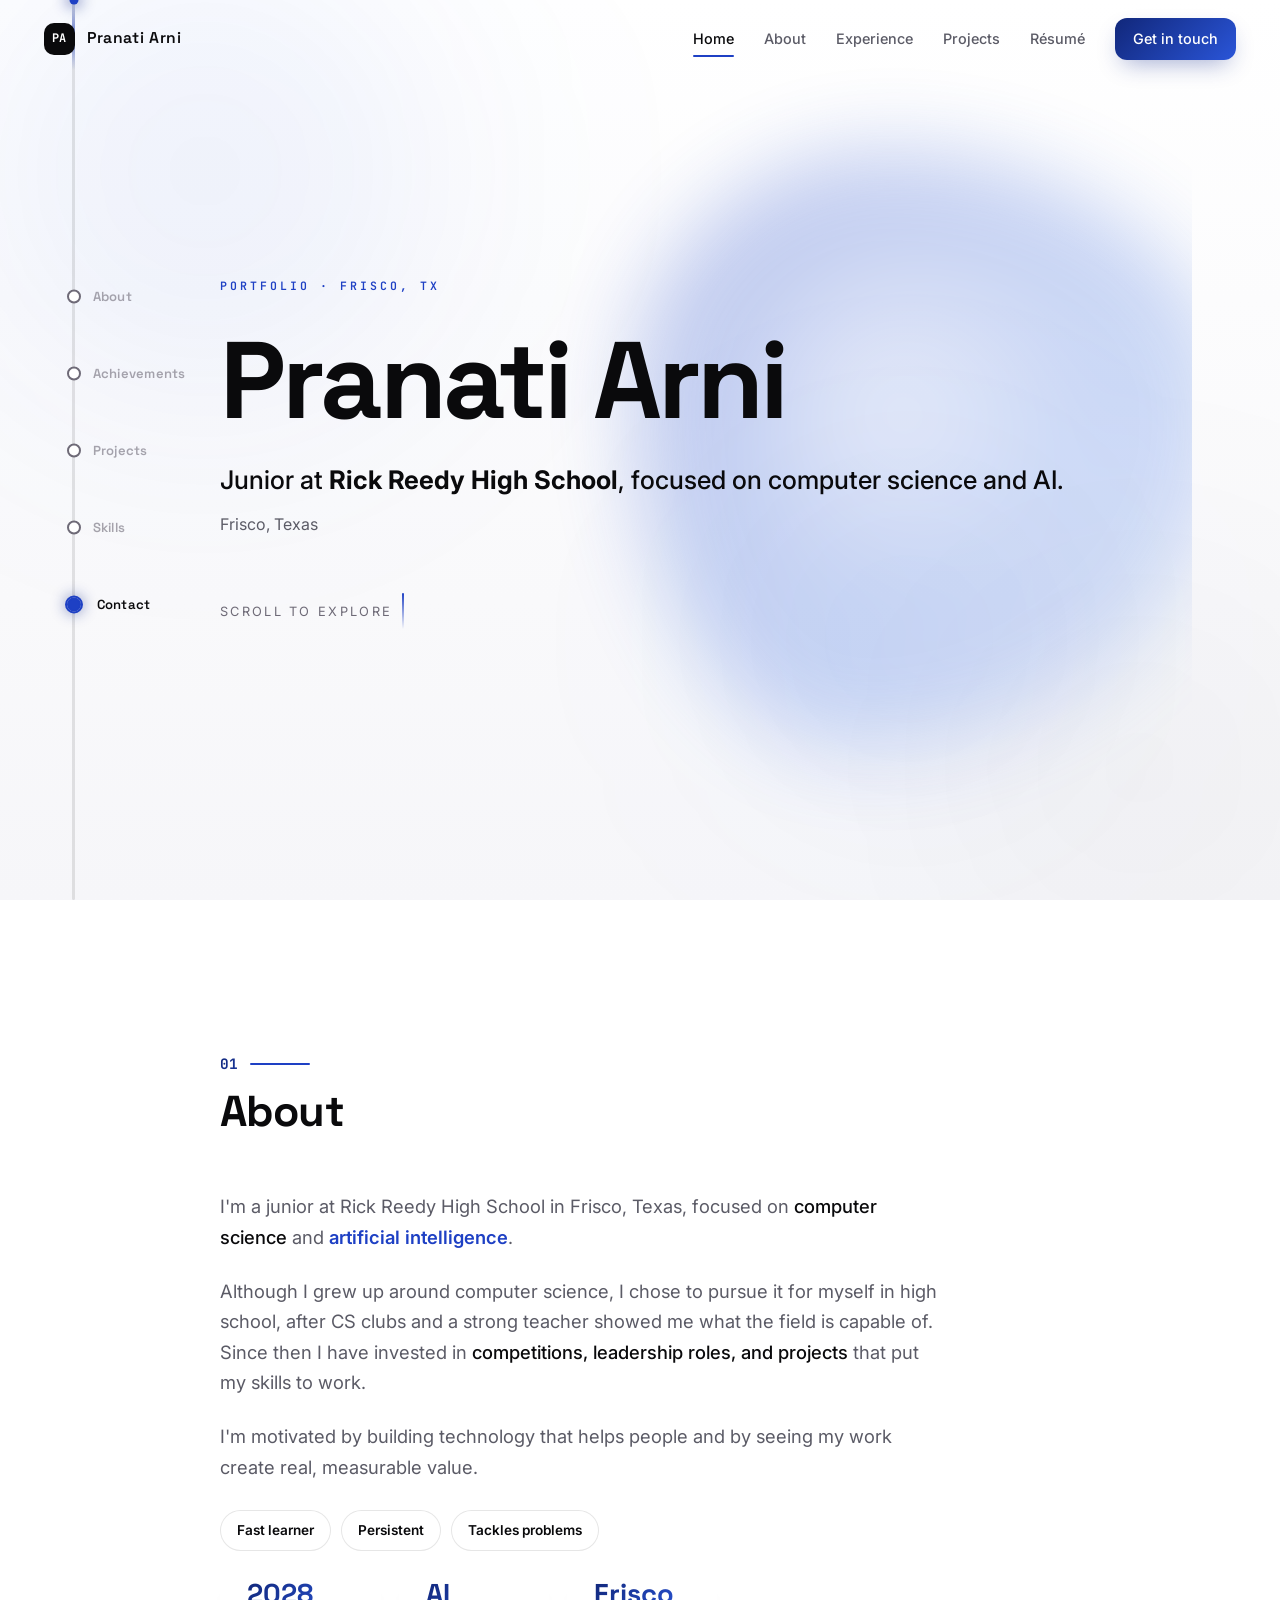
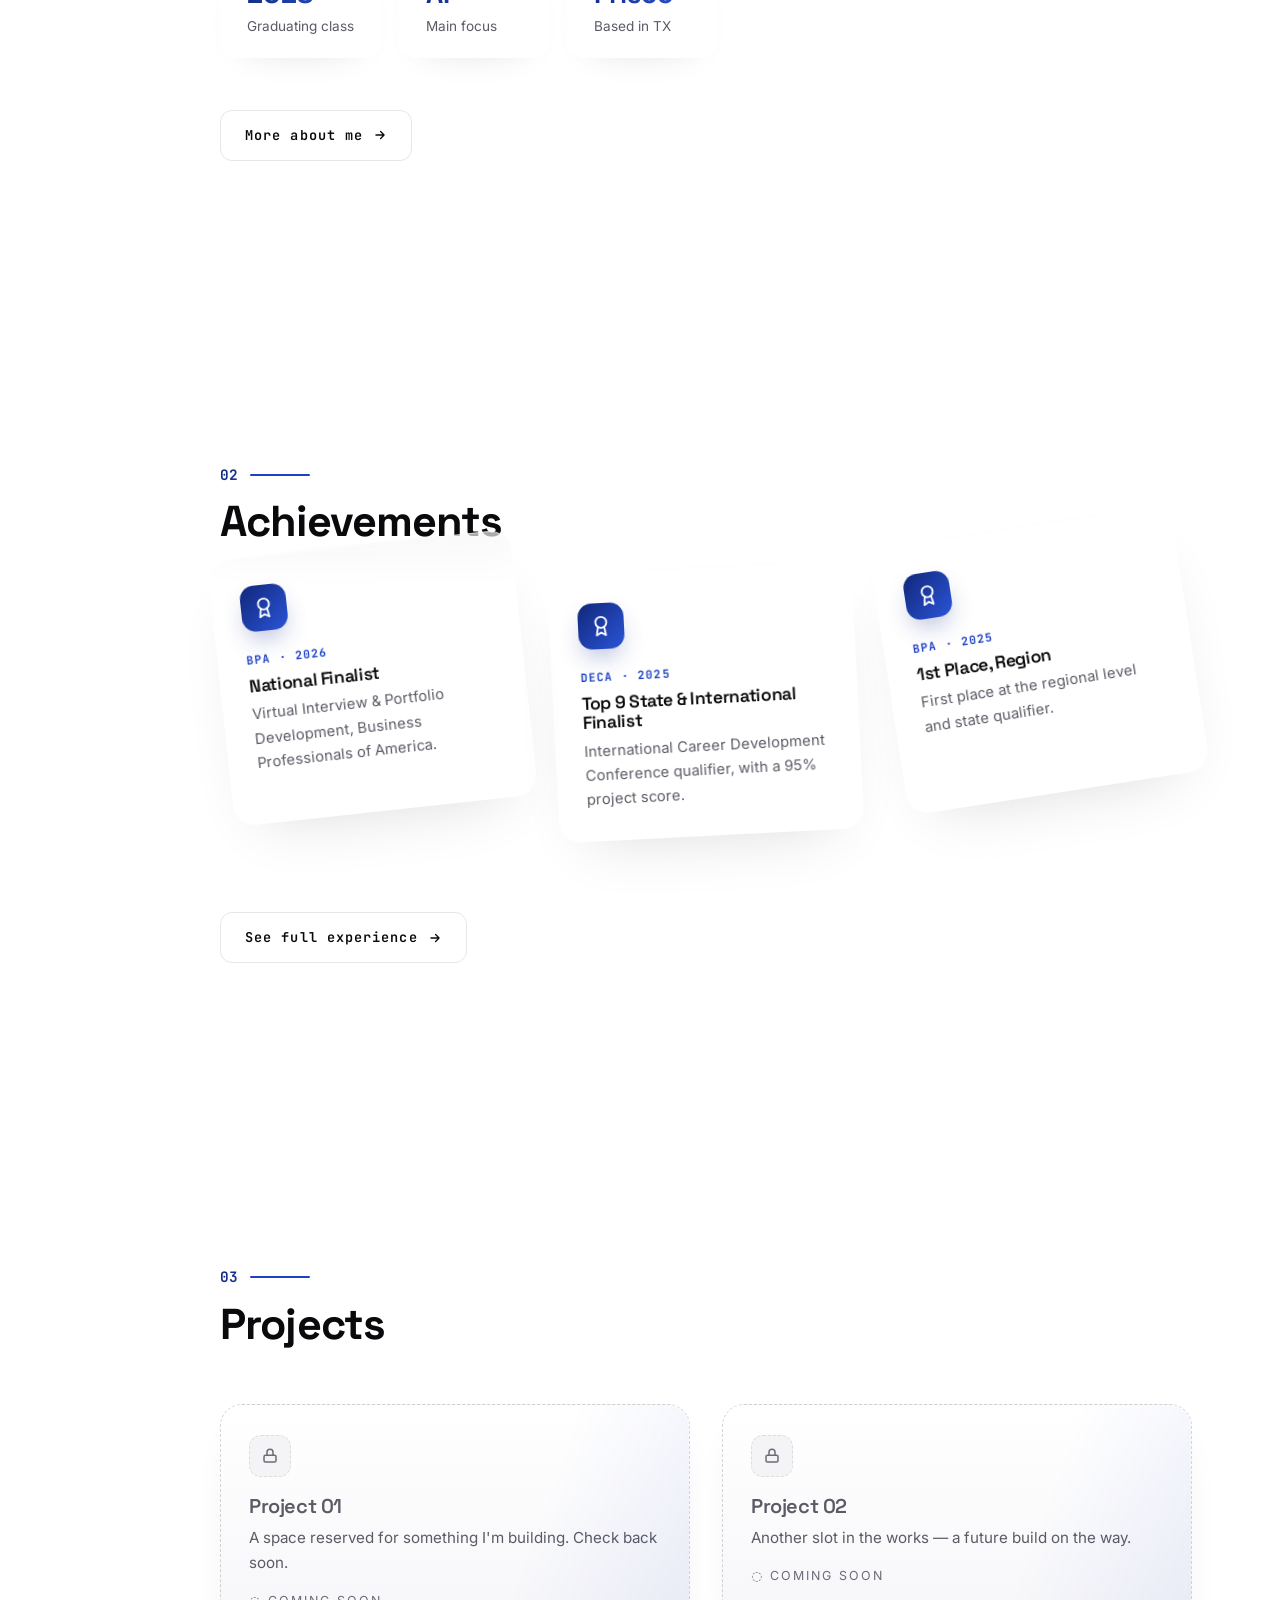
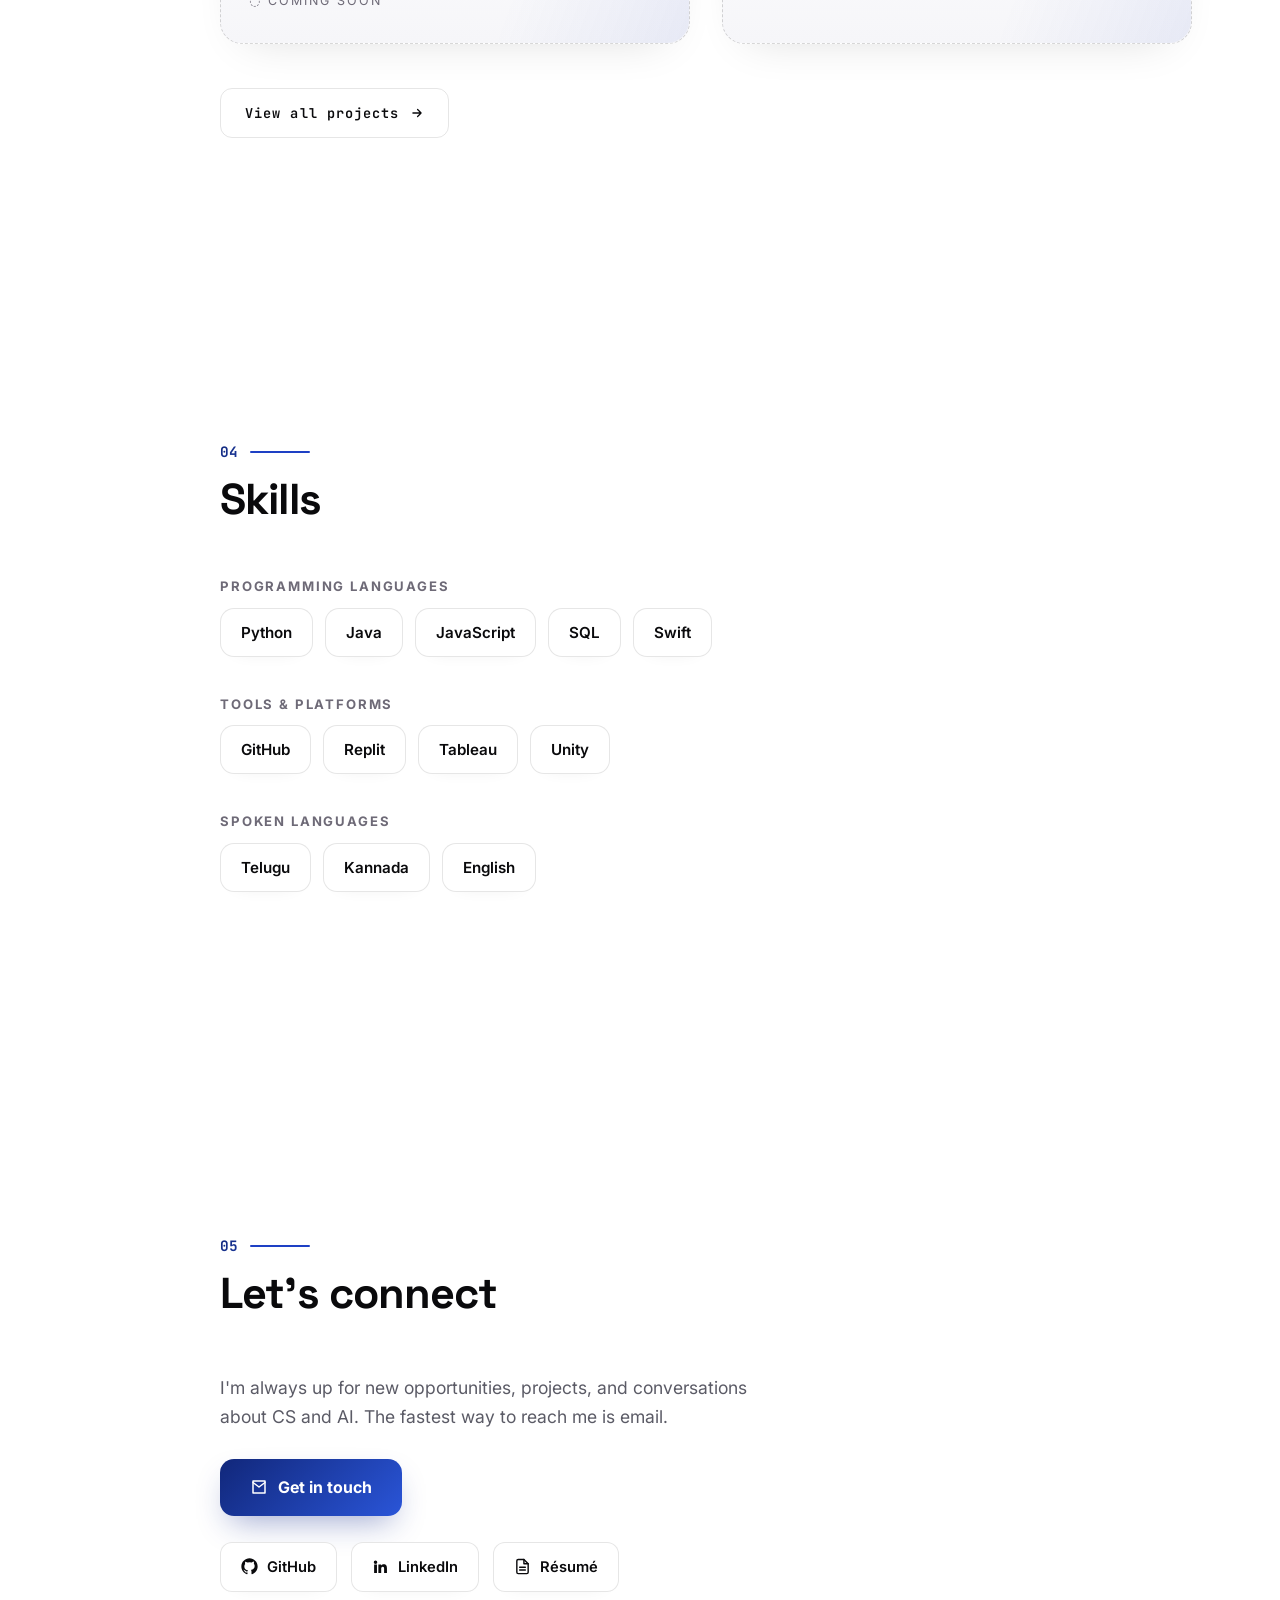
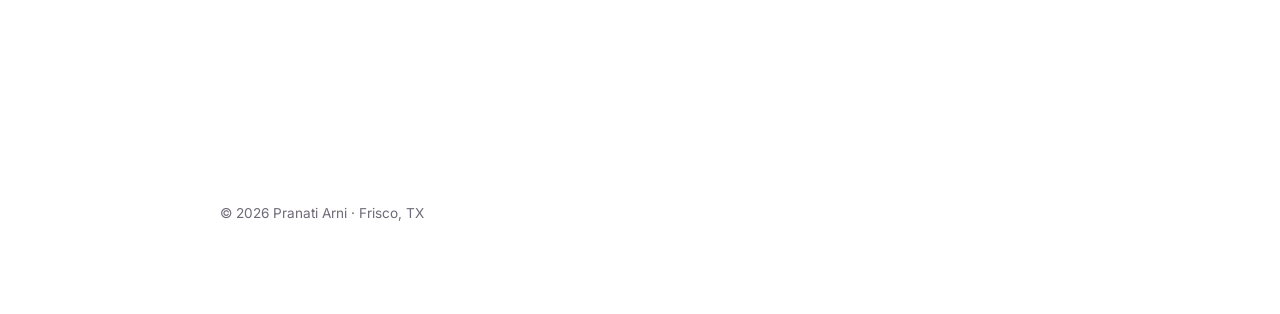
==== commit 4811ea58: "Remove class rank, GPA, and NCWIT award from pages Co-Authored-By: Claude Opus 4.8 (1M context) <nor" ====
--- a/index.html
+++ b/index.html
@@ -115,7 +115,6 @@
 
       <div class="stats" aria-label="Quick facts">
         <div class="stat"><div class="stat__num">2028</div><div class="stat__label">Graduating class</div></div>
-        <div class="stat"><div class="stat__num">Top 4%</div><div class="stat__label">Class rank (21 / 582)</div></div>
         <div class="stat"><div class="stat__num">AI</div><div class="stat__label">Main focus</div></div>
         <div class="stat"><div class="stat__num">Frisco</div><div class="stat__label">Based in TX</div></div>
       </div>
@@ -151,12 +150,6 @@
           <h3>1st Place, Region</h3>
           <p>First place at the regional level and state qualifier.</p>
         </article>
-        <article class="ach-card" data-speed="0.9">
-          <div class="ach-card__badge"><svg viewBox="0 0 24 24" fill="none" stroke="currentColor" stroke-width="2" stroke-linecap="round" stroke-linejoin="round"><circle cx="12" cy="8" r="6"/><path d="M8.5 13.5 7 22l5-3 5 3-1.5-8.5"/></svg></div>
-          <div class="meta">NCWIT · 2025</div>
-          <h3>Aspirations in Computing</h3>
-          <p>Regional Honorable Mention, National Center for Women &amp; Information Technology.</p>
-        </article>
       </div>
 
       <a class="more-link" href="experience.html">
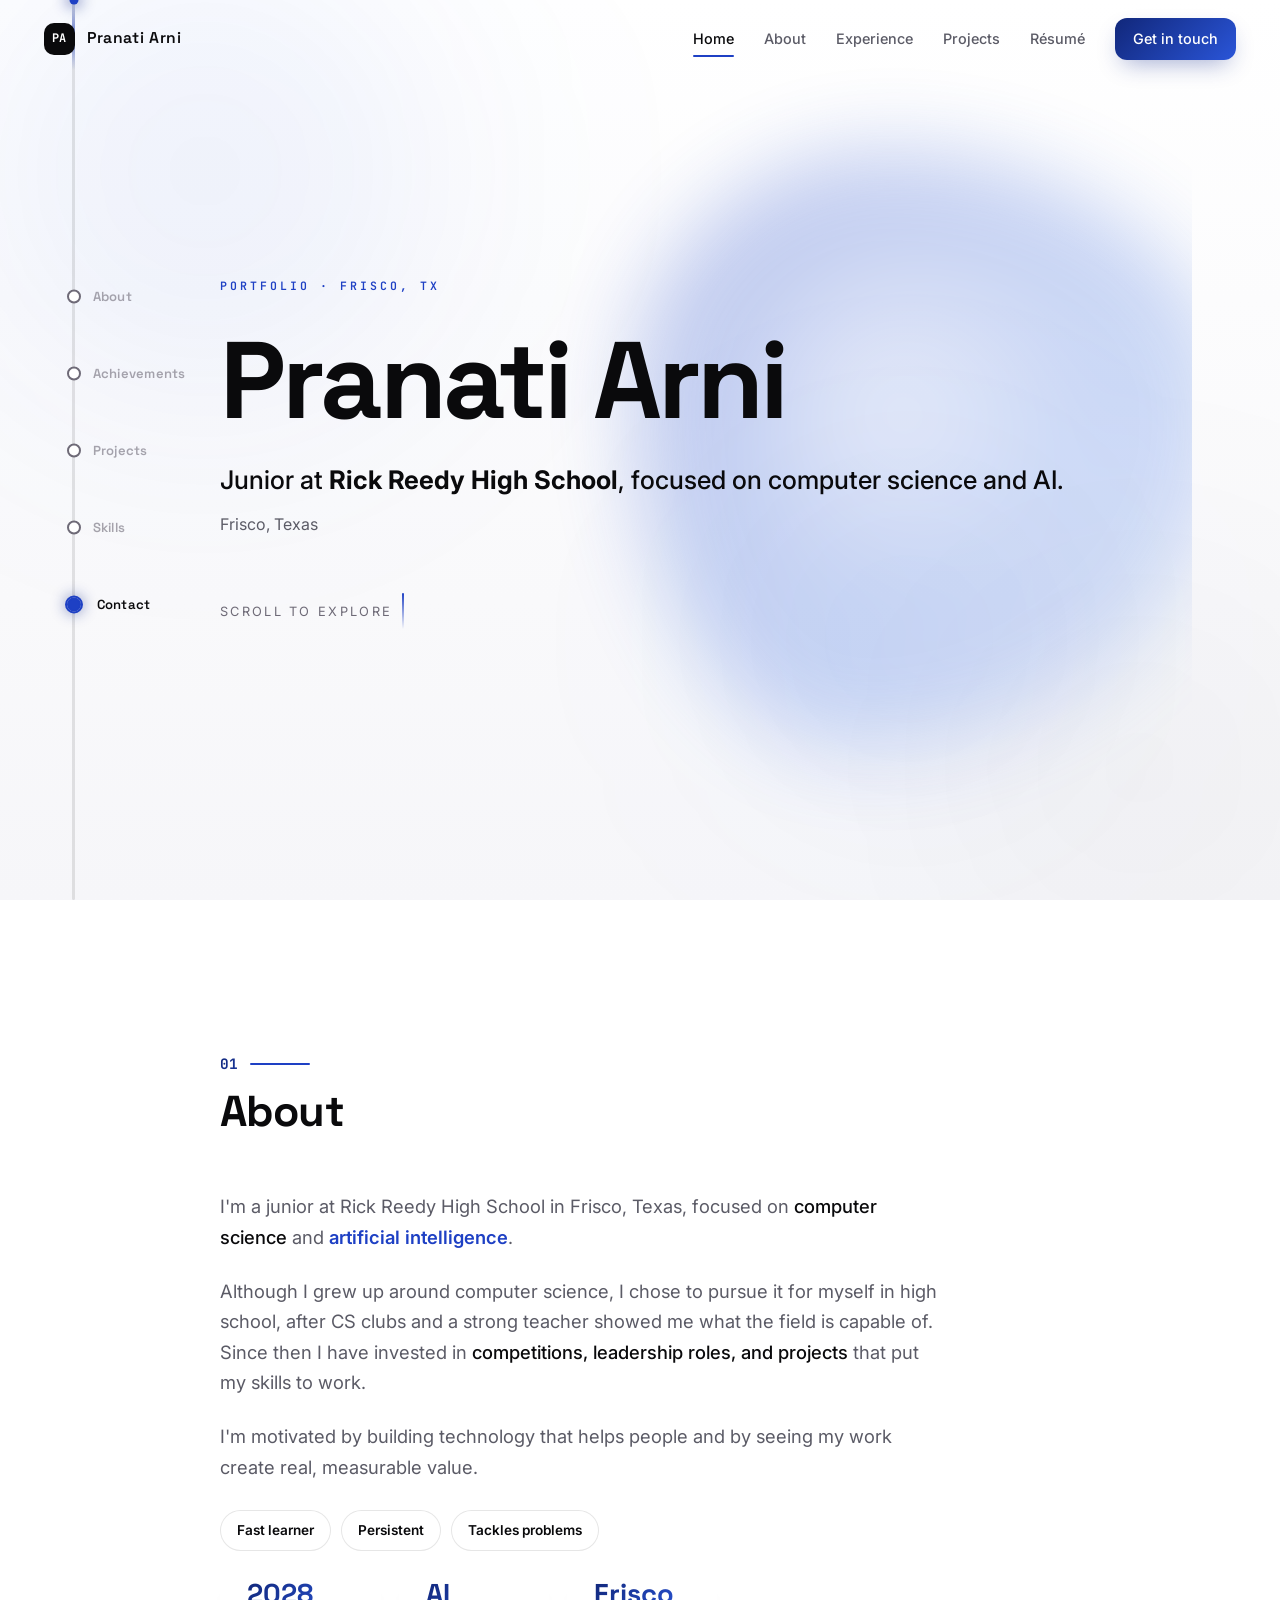
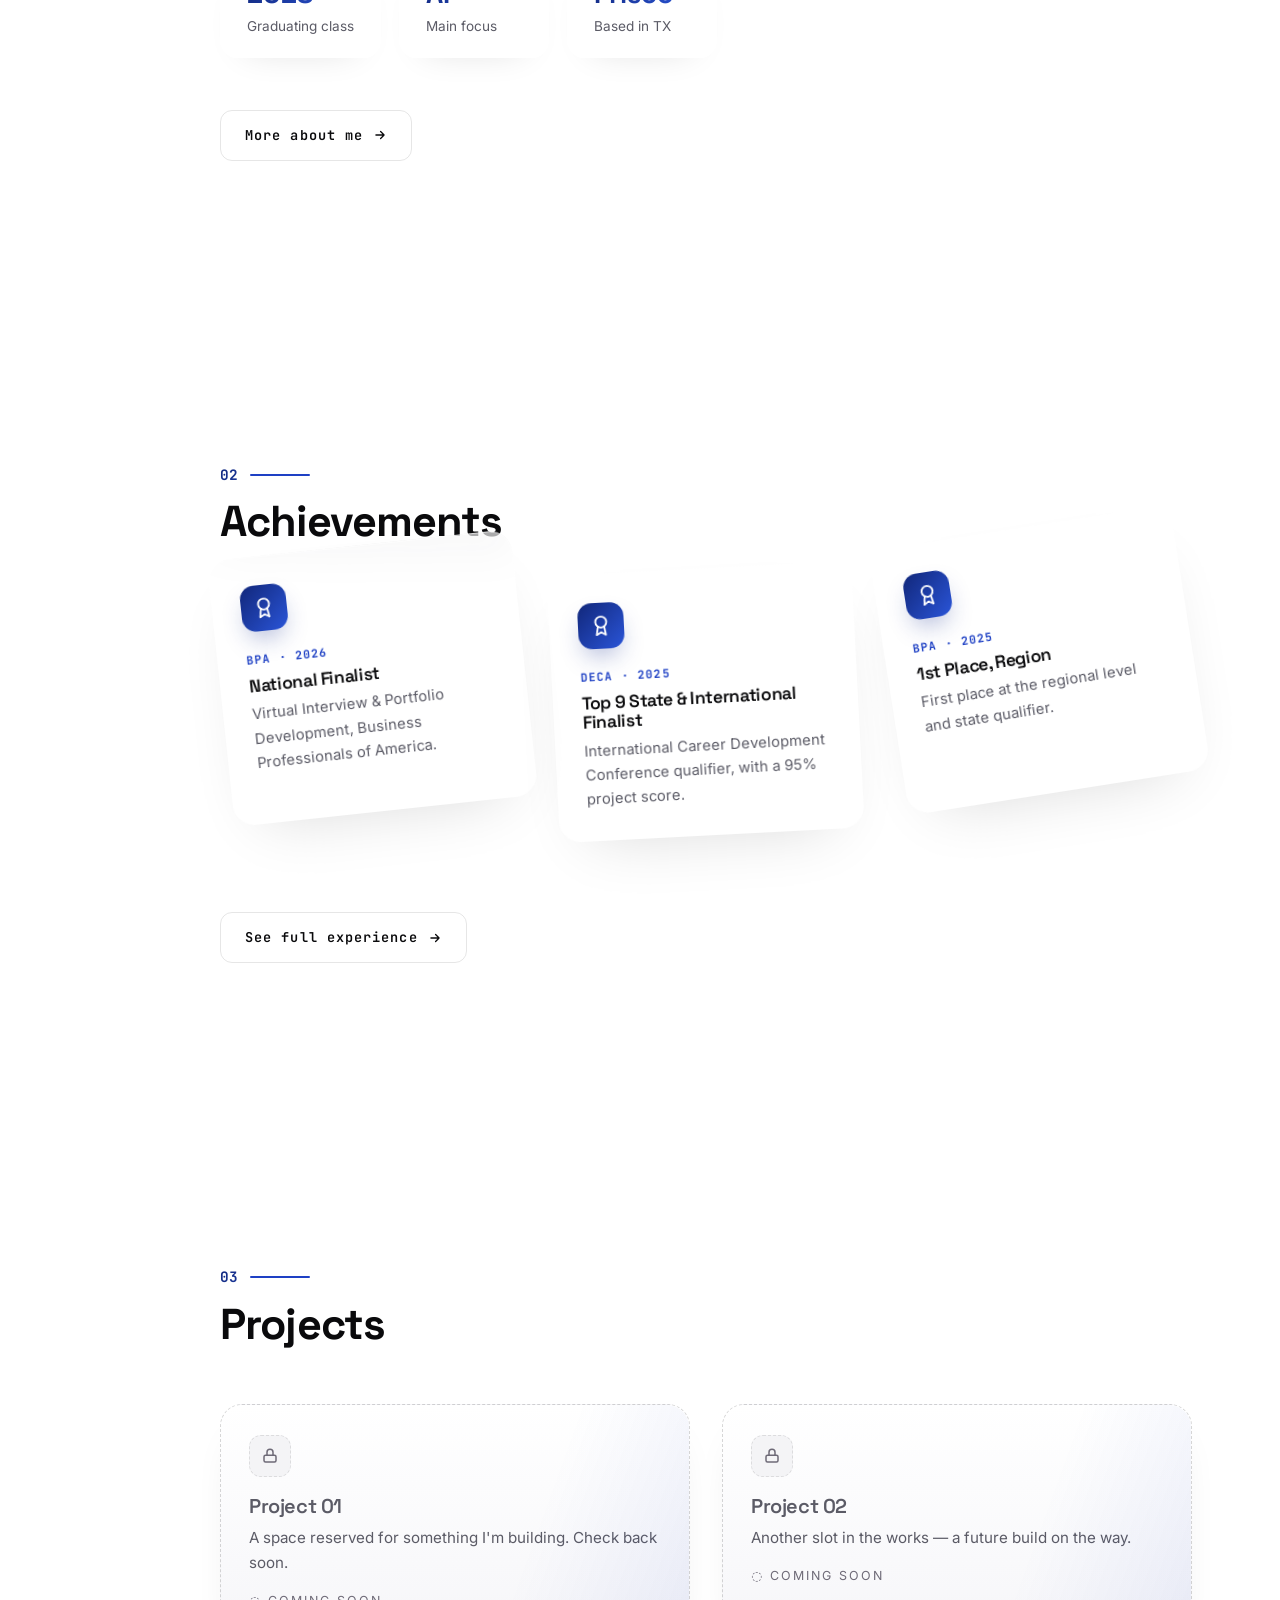
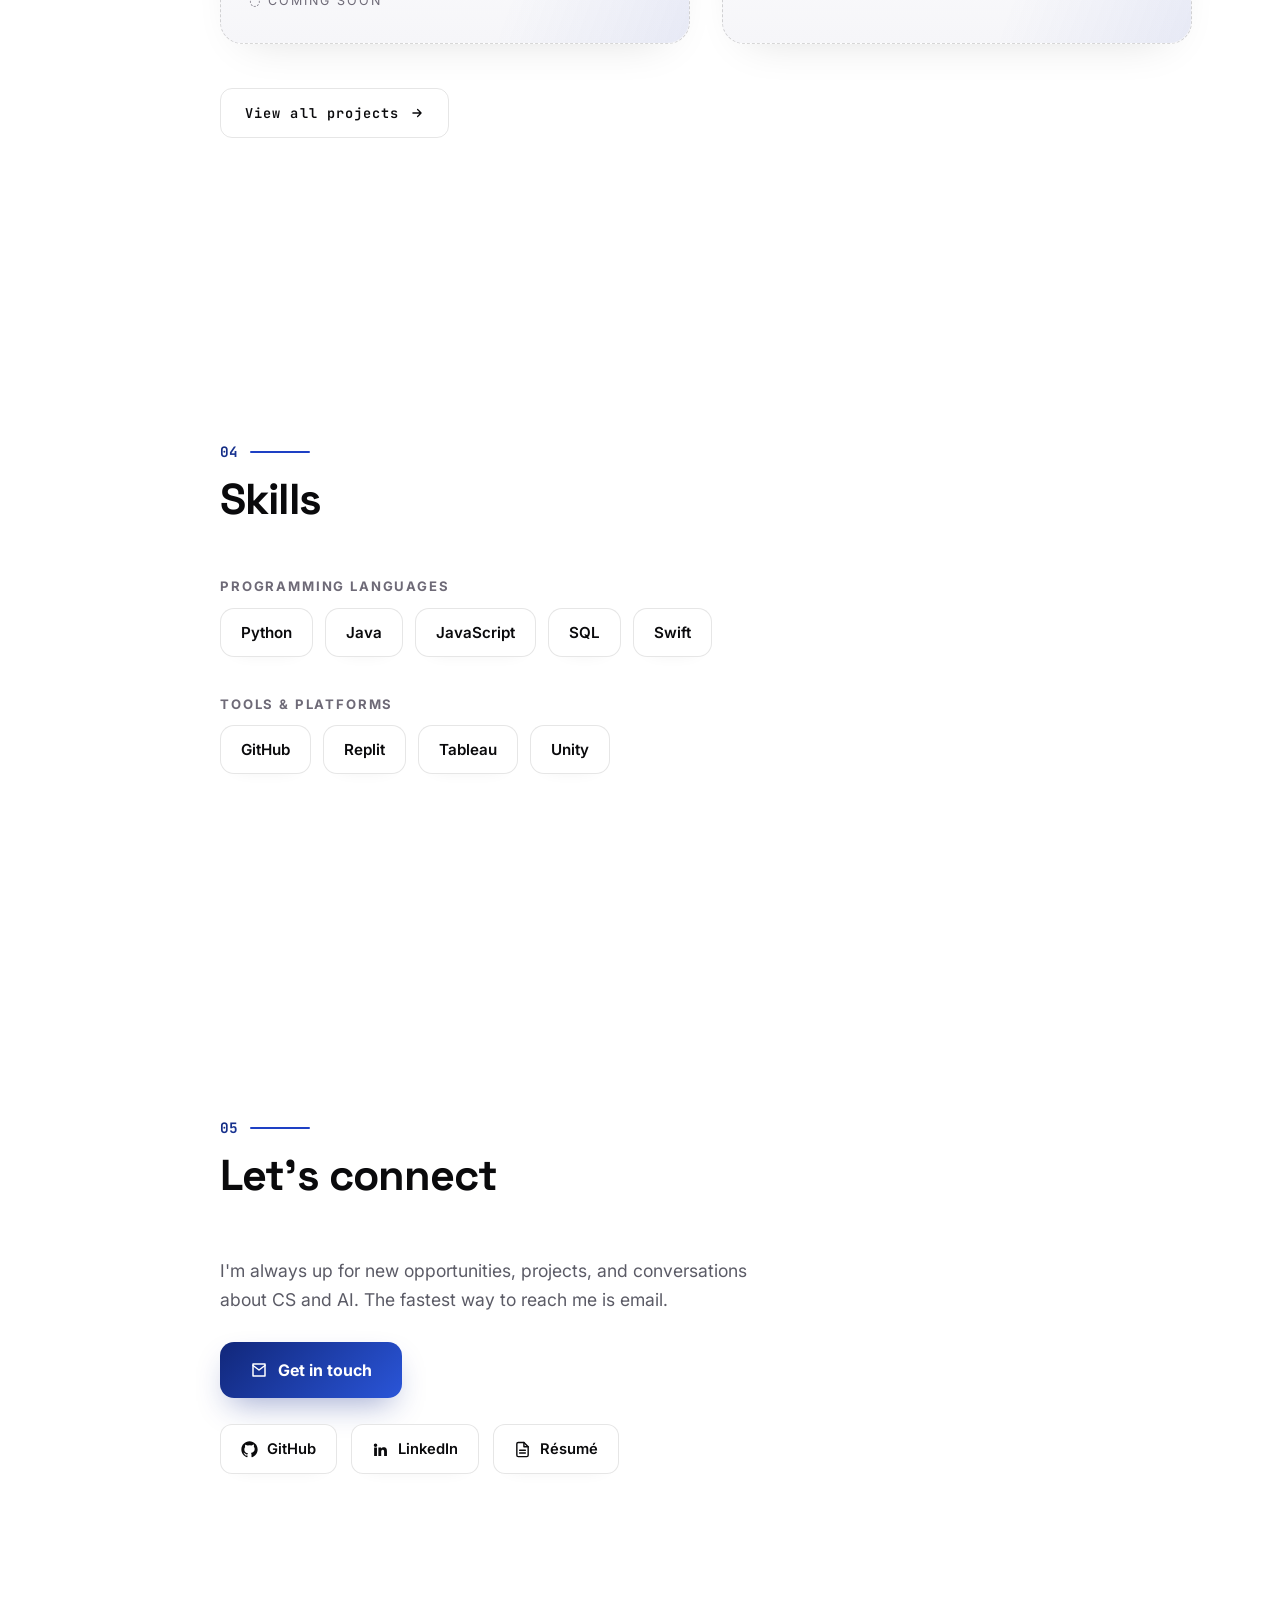
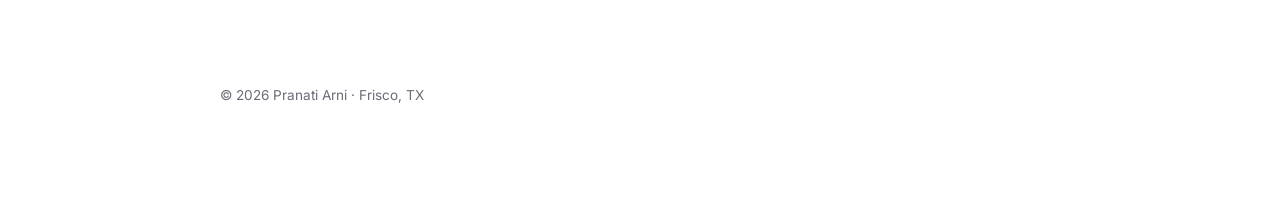
==== commit 3c7d9d3d: "Remove Spoken Languages from skills and resume Co-Authored-By: Claude Opus 4.8 (1M context) <noreply" ====
--- a/index.html
+++ b/index.html
@@ -200,14 +200,6 @@
         </div>
       </div>
 
-      <div class="skill-group">
-        <h3>Spoken Languages</h3>
-        <div class="tags">
-          <span class="tag">Telugu</span>
-          <span class="tag">Kannada</span>
-          <span class="tag">English</span>
-        </div>
-      </div>
     </section>
 
     <!-- ============================== CONTACT ============================== -->
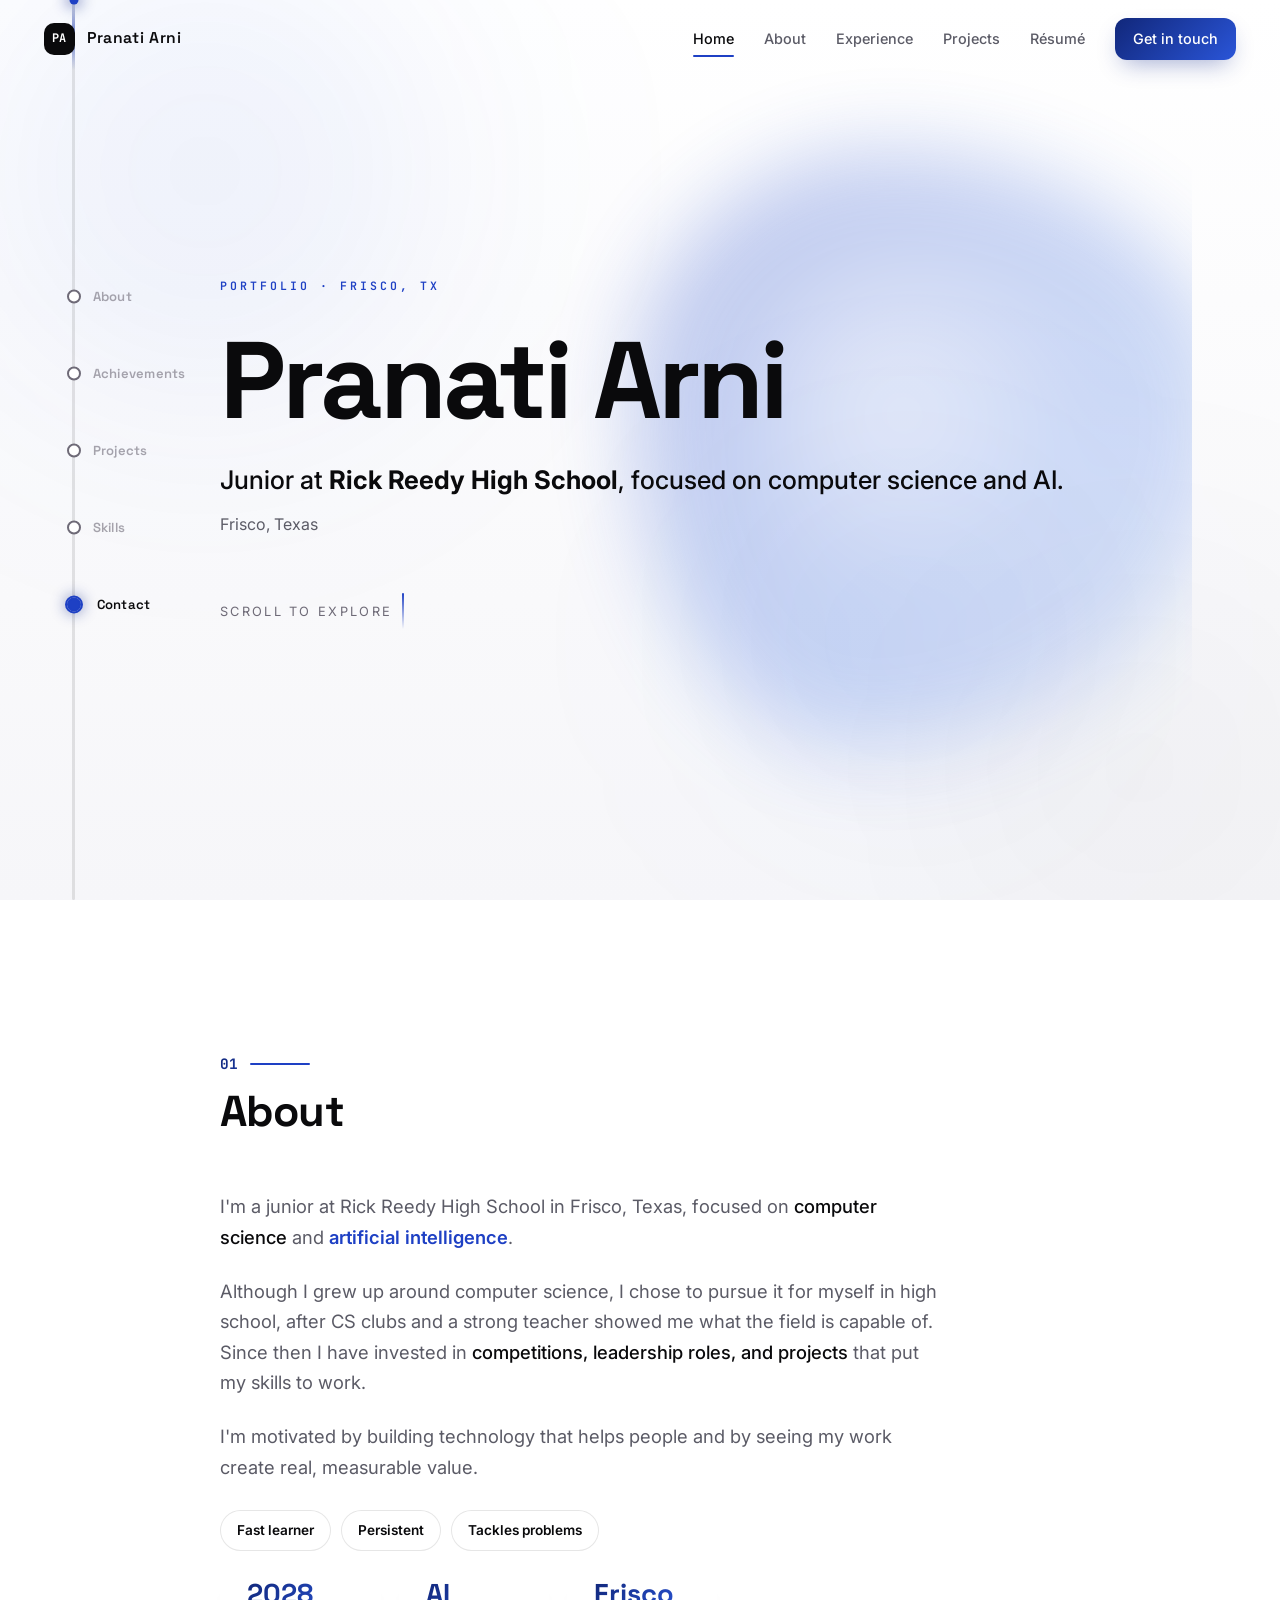
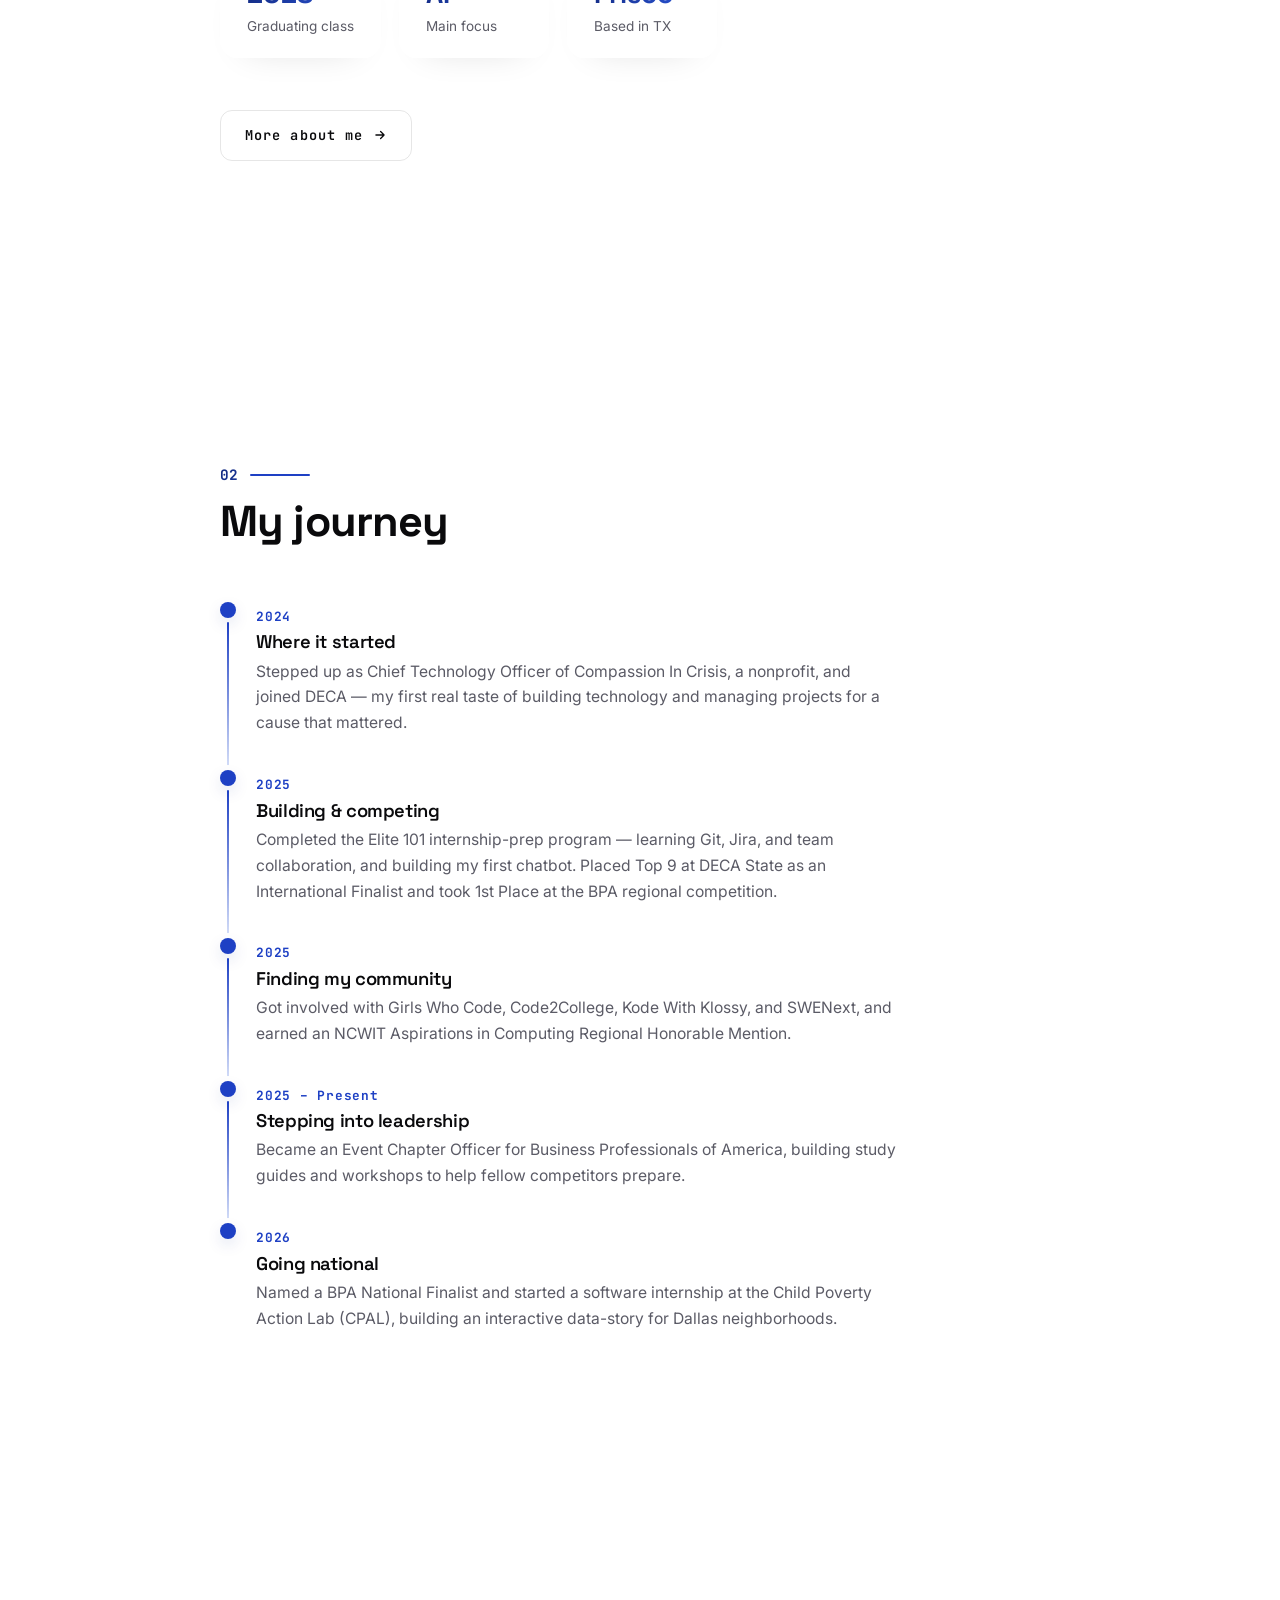
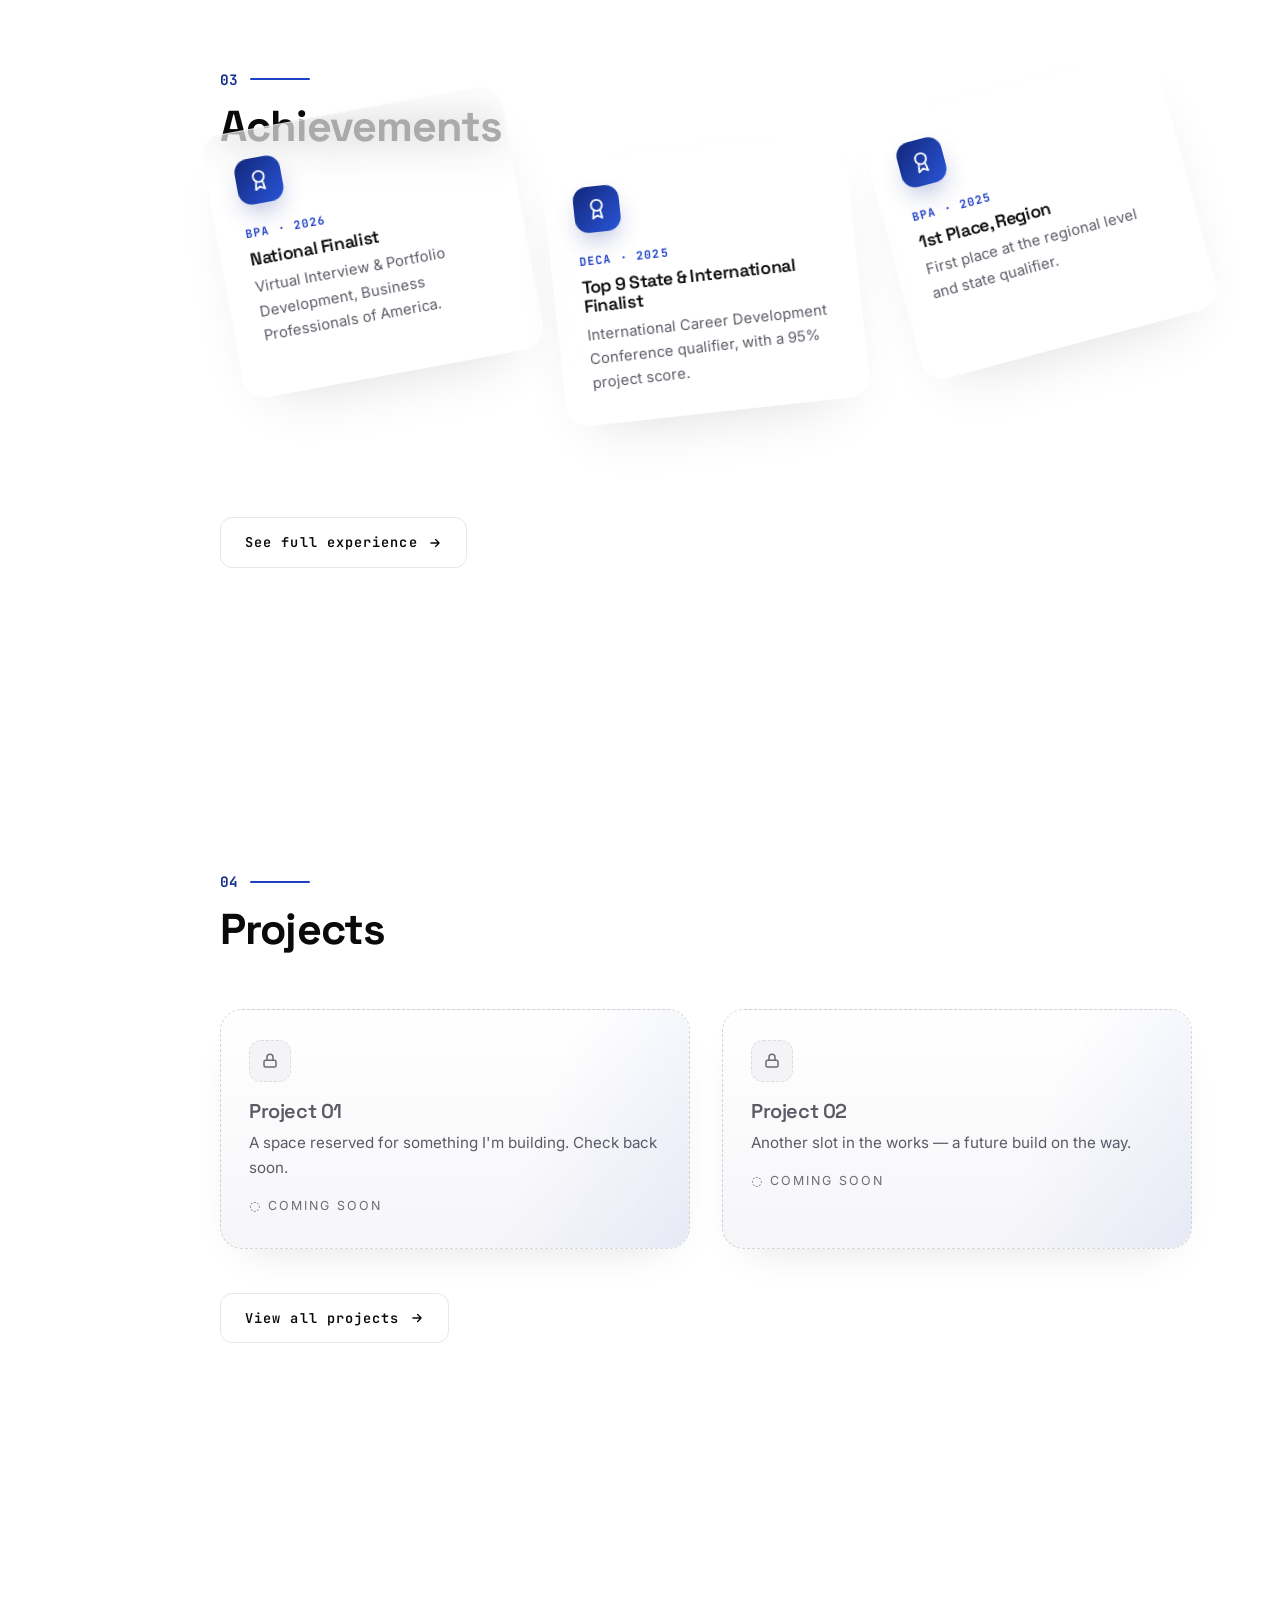
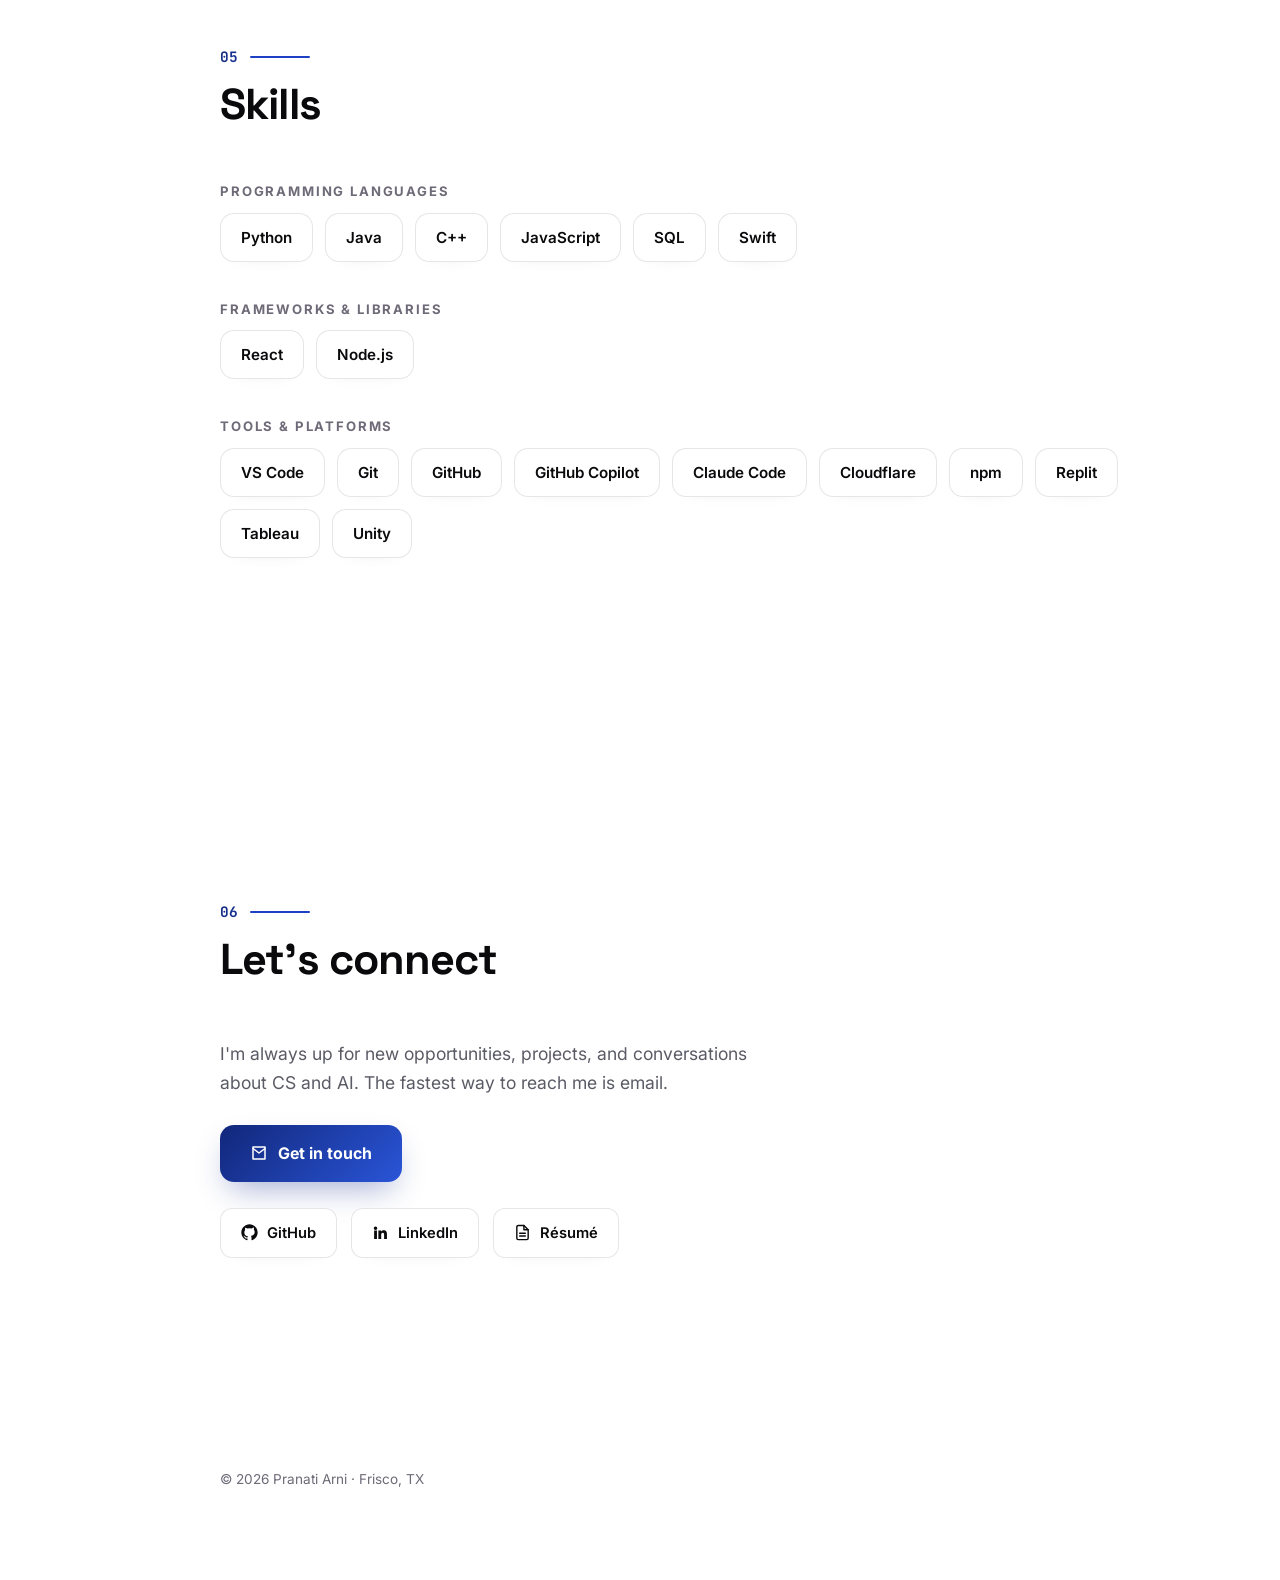
==== commit 5ba5a5c3: "Expand skills: add C++, frameworks, and more tools Co-Authored-By: Claude Opus 4.8 (1M context) <nor" ====
--- a/index.html
+++ b/index.html
@@ -125,10 +125,60 @@
       </a>
     </section>
 
+    <!-- ============================== JOURNEY ============================== -->
+    <section id="journey" class="reveal">
+      <div class="section-head">
+        <span class="num">02</span>
+        <h2>My journey</h2>
+      </div>
+      <div class="timeline">
+        <div class="tl-item">
+          <div class="tl-item__rail"><span class="tl-dot"></span><span class="tl-line"></span></div>
+          <div class="tl-body">
+            <span class="tl-year">2024</span>
+            <h3>Where it started</h3>
+            <p>Stepped up as Chief Technology Officer of Compassion In Crisis, a nonprofit, and joined DECA — my first real taste of building technology and managing projects for a cause that mattered.</p>
+          </div>
+        </div>
+        <div class="tl-item">
+          <div class="tl-item__rail"><span class="tl-dot"></span><span class="tl-line"></span></div>
+          <div class="tl-body">
+            <span class="tl-year">2025</span>
+            <h3>Building &amp; competing</h3>
+            <p>Completed the Elite 101 internship-prep program — learning Git, Jira, and team collaboration, and building my first chatbot. Placed Top 9 at DECA State as an International Finalist and took 1st Place at the BPA regional competition.</p>
+          </div>
+        </div>
+        <div class="tl-item">
+          <div class="tl-item__rail"><span class="tl-dot"></span><span class="tl-line"></span></div>
+          <div class="tl-body">
+            <span class="tl-year">2025</span>
+            <h3>Finding my community</h3>
+            <p>Got involved with Girls Who Code, Code2College, Kode With Klossy, and SWENext, and earned an NCWIT Aspirations in Computing Regional Honorable Mention.</p>
+          </div>
+        </div>
+        <div class="tl-item">
+          <div class="tl-item__rail"><span class="tl-dot"></span><span class="tl-line"></span></div>
+          <div class="tl-body">
+            <span class="tl-year">2025 – Present</span>
+            <h3>Stepping into leadership</h3>
+            <p>Became an Event Chapter Officer for Business Professionals of America, building study guides and workshops to help fellow competitors prepare.</p>
+          </div>
+        </div>
+        <div class="tl-item">
+          <div class="tl-item__rail"><span class="tl-dot"></span><span class="tl-line"></span></div>
+          <div class="tl-body">
+            <span class="tl-year">2026</span>
+            <h3>Going national</h3>
+            <p>Named a BPA National Finalist and started a software internship at the Child Poverty Action Lab (CPAL), building an interactive data-story for Dallas neighborhoods.</p>
+          </div>
+        </div>
+      </div>
+    </section>
+
     <!-- ============================== ACHIEVEMENTS ============================== -->
     <section id="achievements" class="reveal">
       <div class="section-head">
-        <span class="num">02</span>
+        <span class="num">03</span>
         <h2>Achievements</h2>
       </div>
       <div class="ach-grid">
@@ -161,7 +211,7 @@
     <!-- ============================== PROJECTS ============================== -->
     <section id="projects" class="reveal">
       <div class="section-head">
-        <span class="num">03</span>
+        <span class="num">04</span>
         <h2>Projects</h2>
       </div>
       <div class="projects-grid" id="projectsGrid"><!-- cards injected by script.js --></div>
@@ -175,7 +225,7 @@
     <!-- ============================== SKILLS ============================== -->
     <section id="skills" class="reveal">
       <div class="section-head">
-        <span class="num">04</span>
+        <span class="num">05</span>
         <h2>Skills</h2>
       </div>
 
@@ -184,6 +234,7 @@
         <div class="tags">
           <span class="tag">Python</span>
           <span class="tag">Java</span>
+          <span class="tag">C++</span>
           <span class="tag">JavaScript</span>
           <span class="tag">SQL</span>
           <span class="tag">Swift</span>
@@ -191,9 +242,23 @@
       </div>
 
       <div class="skill-group">
+        <h3>Frameworks &amp; Libraries</h3>
+        <div class="tags">
+          <span class="tag">React</span>
+          <span class="tag">Node.js</span>
+        </div>
+      </div>
+
+      <div class="skill-group">
         <h3>Tools &amp; Platforms</h3>
         <div class="tags">
+          <span class="tag">VS Code</span>
+          <span class="tag">Git</span>
           <span class="tag">GitHub</span>
+          <span class="tag">GitHub Copilot</span>
+          <span class="tag">Claude Code</span>
+          <span class="tag">Cloudflare</span>
+          <span class="tag">npm</span>
           <span class="tag">Replit</span>
           <span class="tag">Tableau</span>
           <span class="tag">Unity</span>
@@ -205,7 +270,7 @@
     <!-- ============================== CONTACT ============================== -->
     <section id="contact" class="contact reveal">
       <div class="section-head">
-        <span class="num">05</span>
+        <span class="num">06</span>
         <h2>Let's connect</h2>
       </div>
       <p>
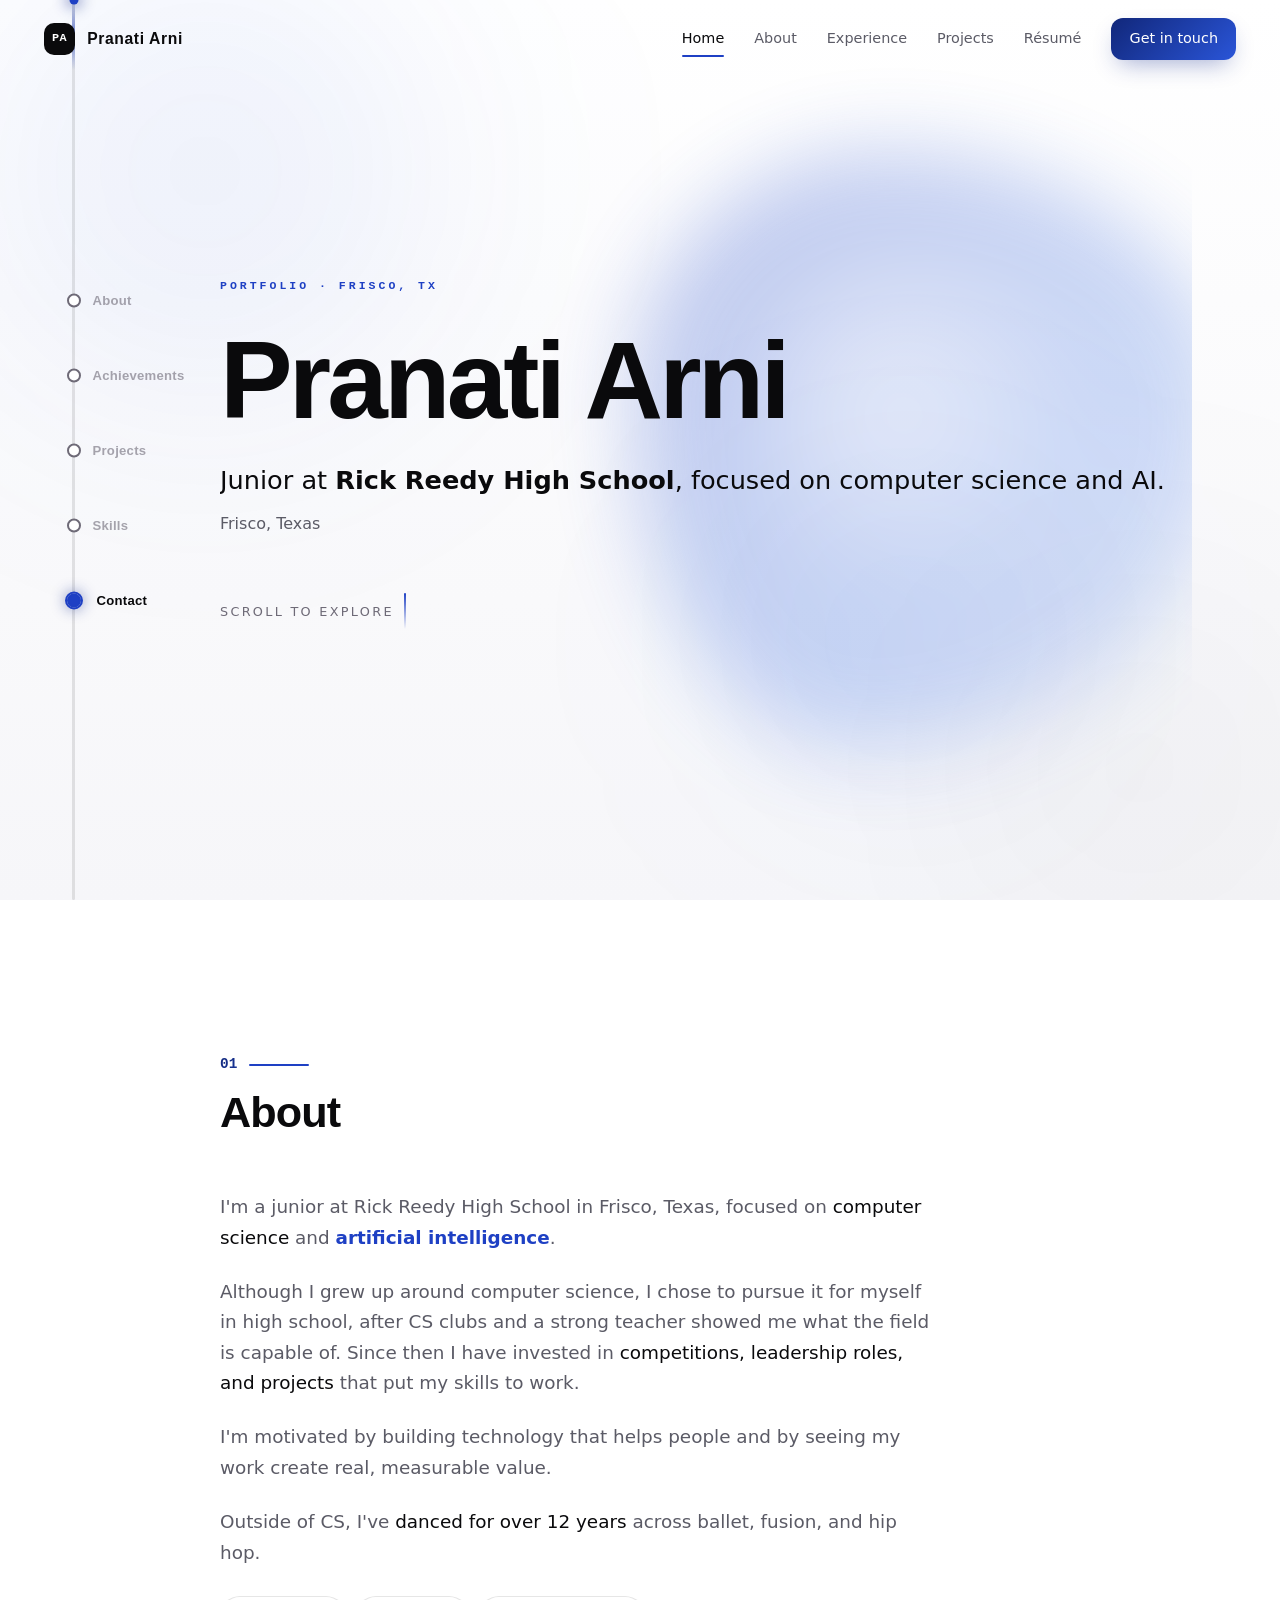
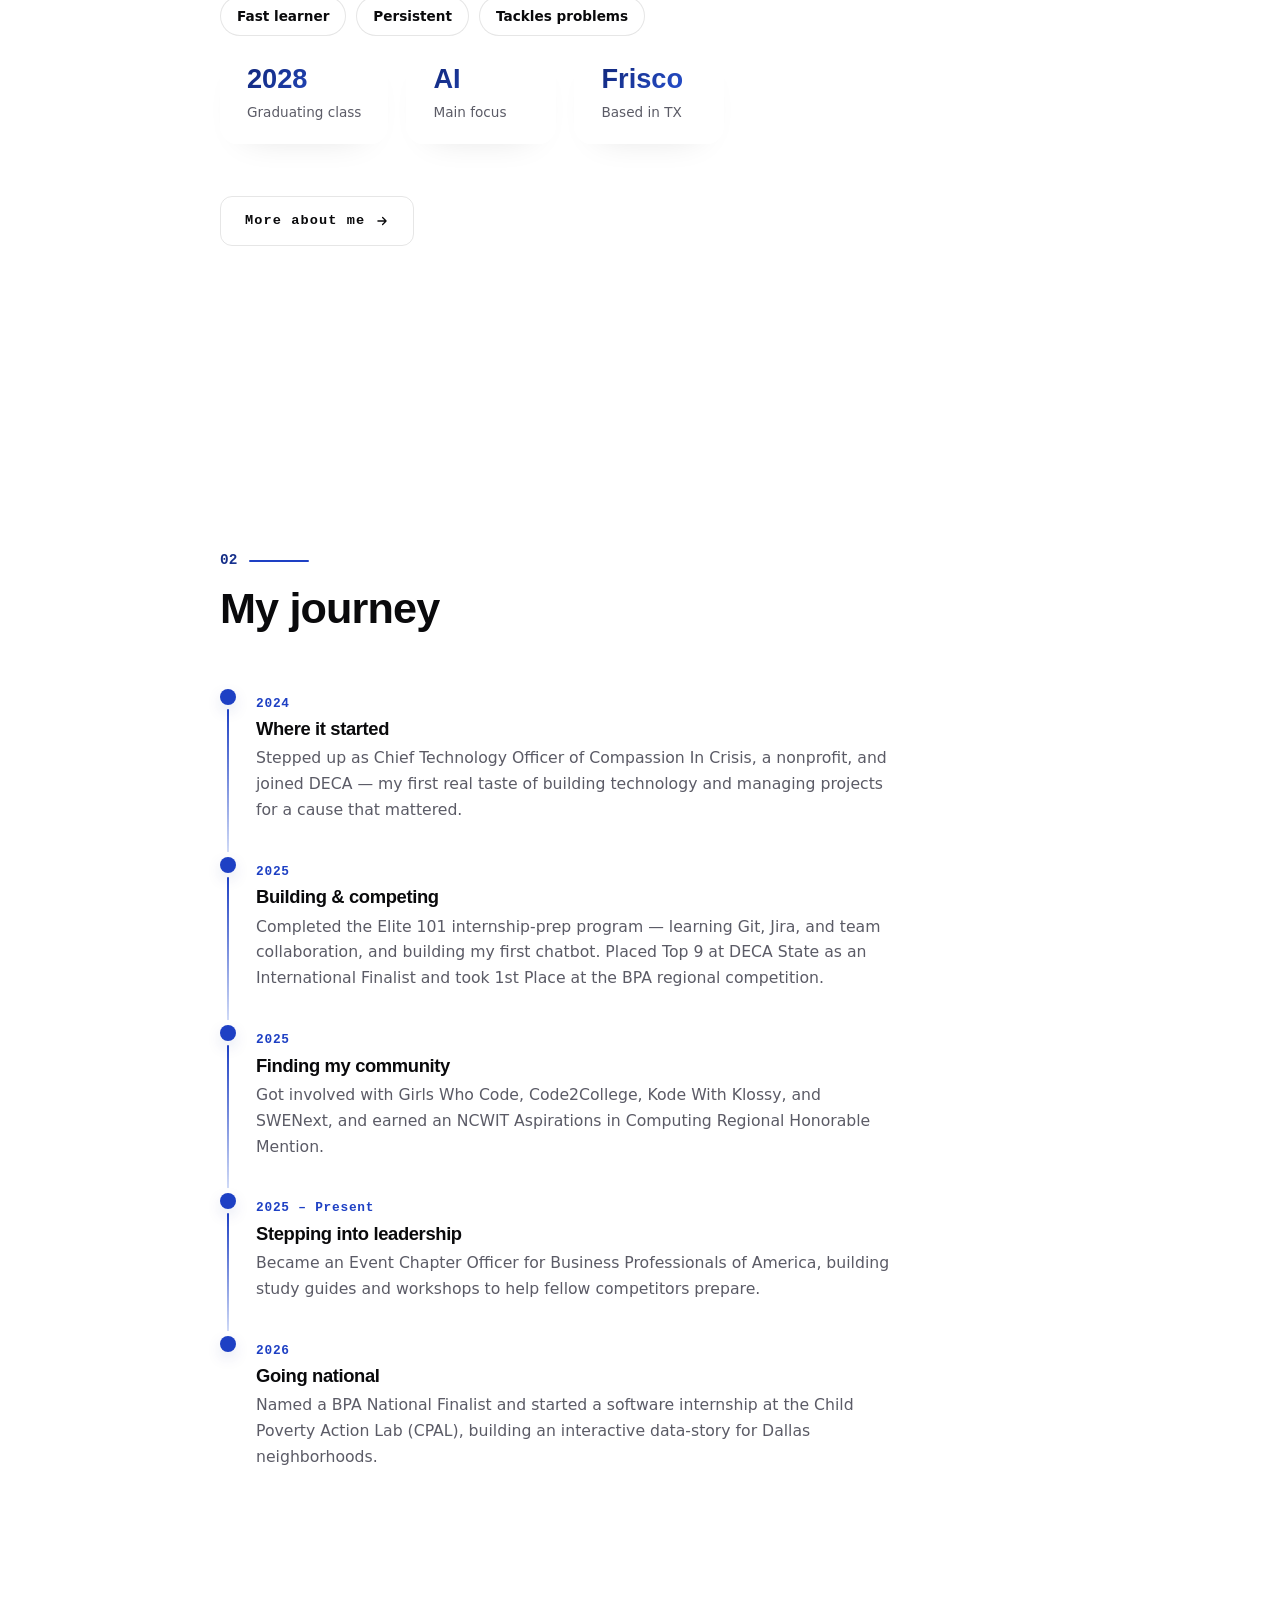
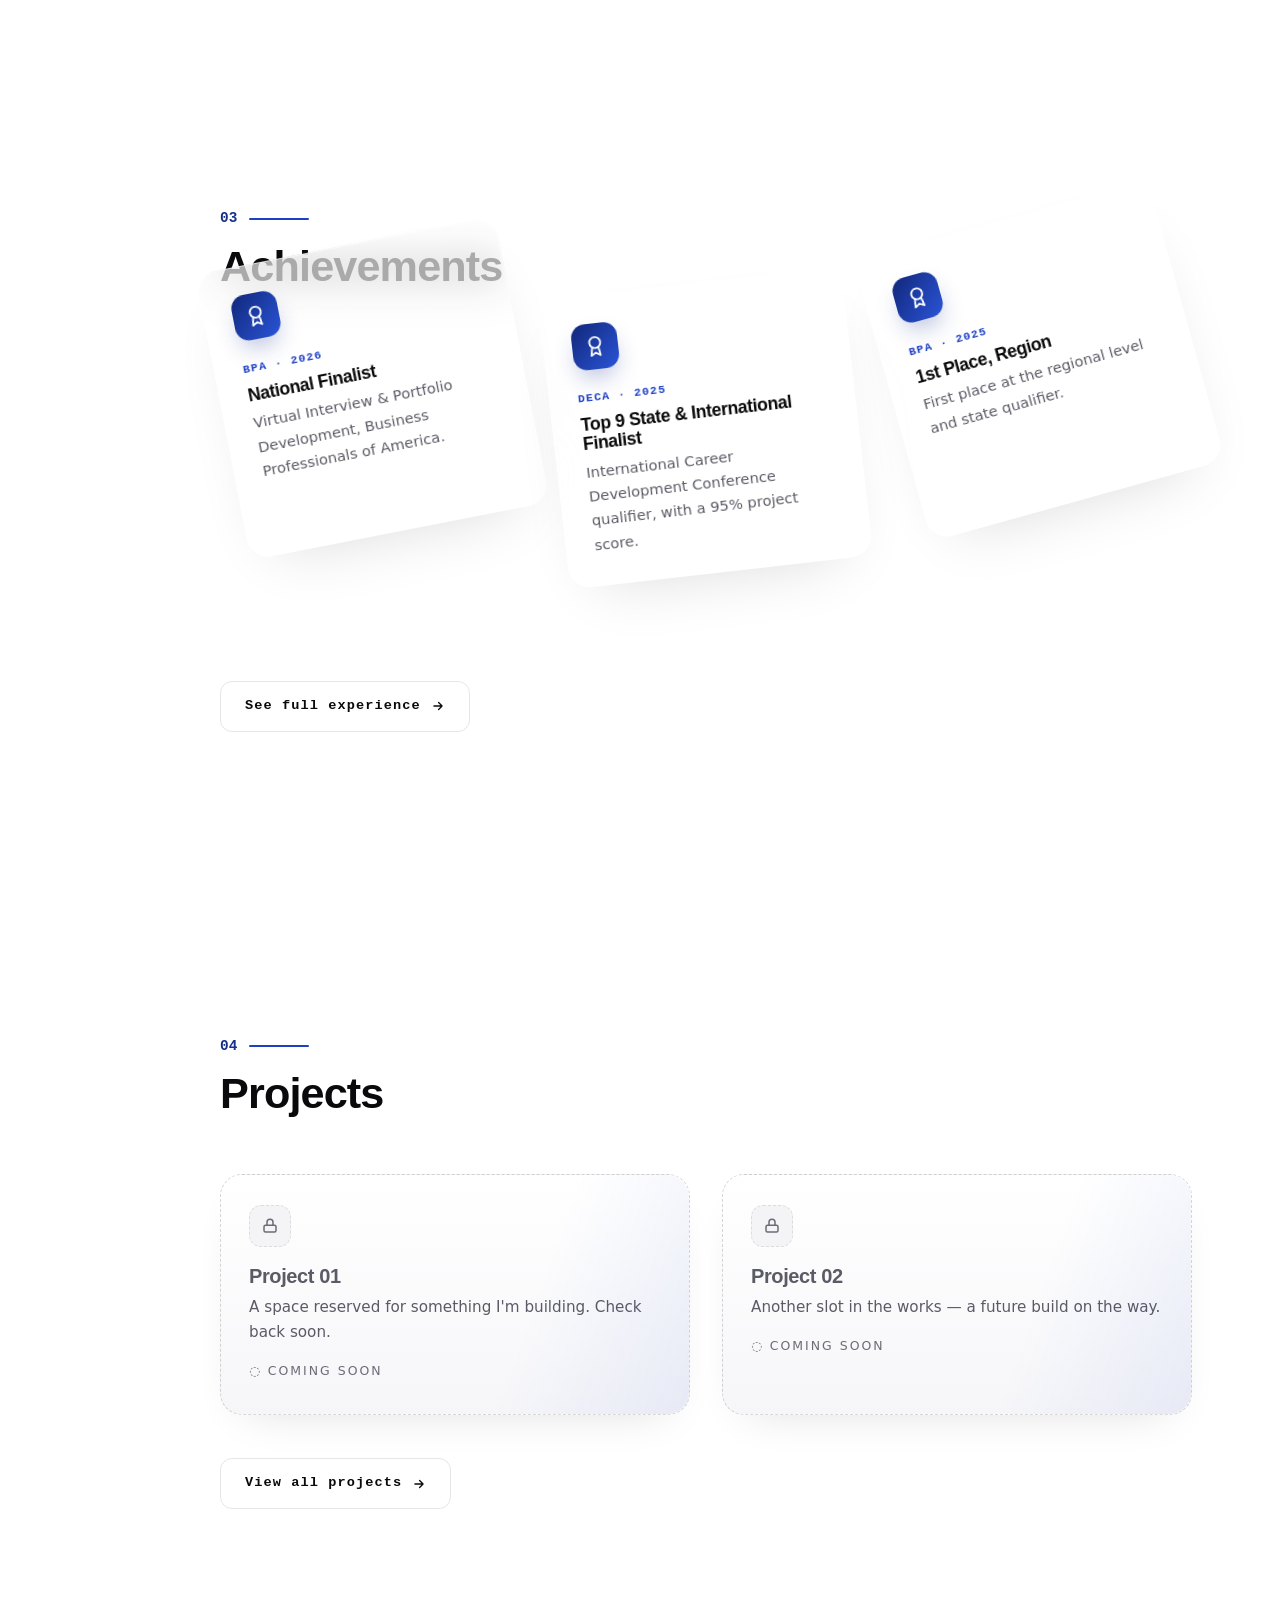
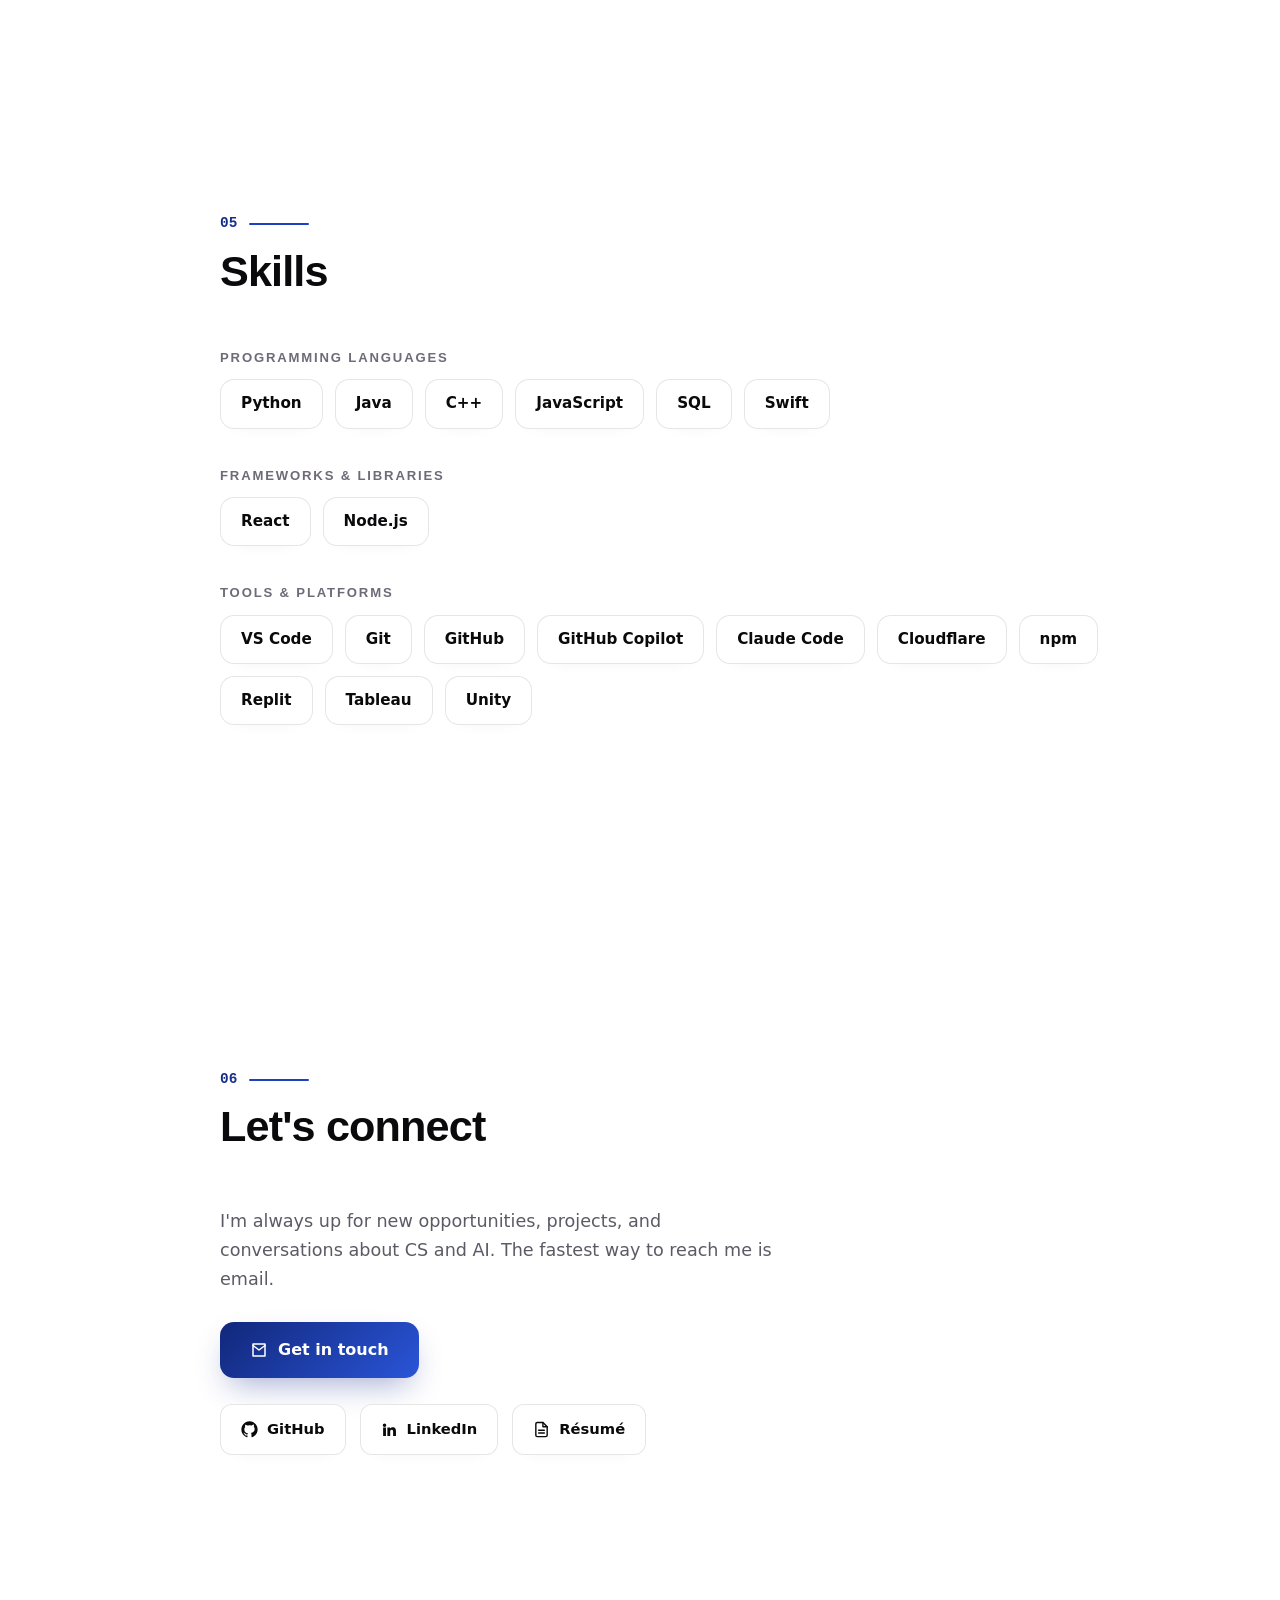
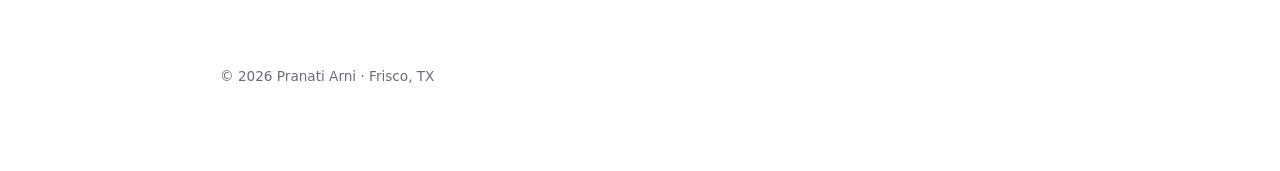
==== commit 2e8f9fe8: "Update dance experience to 12 years; add dance to home About Co-Authored-By: Claude Opus 4.8 (1M con" ====
--- a/index.html
+++ b/index.html
@@ -19,12 +19,610 @@
   <!-- Inline SVG favicon: blue "PA" tile -->
   <link rel="icon" href="data:image/svg+xml,%3Csvg xmlns='http://www.w3.org/2000/svg' viewBox='0 0 64 64'%3E%3Crect width='64' height='64' rx='16' fill='%231e40c4'/%3E%3Ctext x='50%25' y='55%25' dominant-baseline='middle' text-anchor='middle' font-family='Arial,Helvetica,sans-serif' font-weight='700' font-size='30' fill='%23ffffff'%3EPA%3C/text%3E%3C/svg%3E" />
 
-  <!-- Fonts -->
-  <link rel="preconnect" href="https://fonts.googleapis.com" />
-  <link rel="preconnect" href="https://fonts.gstatic.com" crossorigin />
-  <link href="https://fonts.googleapis.com/css2?family=Space+Grotesk:wght@500;600;700&family=Inter:wght@400;500;600&family=JetBrains+Mono:wght@400;500;700&display=swap" rel="stylesheet" />
-
-  <link rel="stylesheet" href="styles.css" />
+  <!-- Fonts (self-hosted — @font-face in styles.css) -->
+  <link rel="preload" href="fonts/space-grotesk.woff2" as="font" type="font/woff2" crossorigin />
+
+  <!-- styles:start (inlined from styles.css by inline-css.py — edit styles.css, then re-run) -->
+  <style>
+/* =================================================================
+   Pranati Arni — Portfolio styles (shared across all pages)
+   MONOCHROME + ELECTRIC: near-white surfaces, charcoal ink,
+   a single cobalt-blue accent. Editorial / premium / glassy.
+   ================================================================= */
+
+/* ---- self-hosted fonts (latin subset, variable woff2) ---- */
+@font-face {
+  font-family: "Space Grotesk";
+  font-style: normal;
+  font-weight: 500 700;
+  font-display: swap;
+  src: url("fonts/space-grotesk.woff2") format("woff2");
+}
+@font-face {
+  font-family: "Inter";
+  font-style: normal;
+  font-weight: 400 600;
+  font-display: swap;
+  src: url("fonts/inter.woff2") format("woff2");
+}
+@font-face {
+  font-family: "JetBrains Mono";
+  font-style: normal;
+  font-weight: 400 700;
+  font-display: swap;
+  src: url("fonts/jetbrains-mono.woff2") format("woff2");
+}
+
+:root {
+  /* ---- surfaces ---- */
+  --bg:     #ffffff;
+  --bg-2:   #f4f4f6;
+  --card:   #ffffff;
+  --glass:  rgba(255, 255, 255, 0.65);
+
+  /* ---- ink ---- */
+  --text:   #0a0a0c;
+  --muted:  #5b5b66;
+  --faint:  #6e6a77;
+
+  /* ---- lines + shadows ---- */
+  --border:    rgba(10, 10, 12, 0.10);
+  --border-hi: rgba(37, 99, 255, 0.45);          /* blue on hover/active */
+  --shadow:    rgba(10, 10, 12, 0.16);
+
+  /* ---- the single electric accent (deep royal blue) ---- */
+  --blue:        #1e40c4;
+  --blue-bright: #3b63e0;
+  --blue-glow:   rgba(20, 44, 140, 0.42);
+  --blue-grad:   linear-gradient(135deg, #11277a, #2a55d8);
+
+  /* ---- layout ---- */
+  --rail-x:        72px;
+  --content-pad:   220px;
+  --content-pad-r: 88px;
+  --maxw:          1040px;
+
+  --mono: "JetBrains Mono", ui-monospace, SFMono-Regular, Menlo, monospace;
+  --ease: cubic-bezier(0.22, 1, 0.36, 1);
+}
+
+* { box-sizing: border-box; margin: 0; padding: 0; }
+html { scroll-behavior: smooth; }
+
+body {
+  background: var(--bg);
+  color: var(--text);
+  font-family: "Inter", system-ui, -apple-system, Segoe UI, Roboto, sans-serif;
+  line-height: 1.65;
+  -webkit-font-smoothing: antialiased;
+  overflow-x: hidden;
+}
+
+/* very subtle base wash */
+body::before {
+  content: ""; position: fixed; inset: 0; z-index: -3; pointer-events: none;
+  background: linear-gradient(180deg, #ffffff 0%, #f6f6f9 100%);
+}
+
+h1, h2, h3 { font-family: "Space Grotesk", "Inter", sans-serif; line-height: 1.1; letter-spacing: -0.02em; color: var(--text); }
+a { color: inherit; text-decoration: none; }
+
+/* accessible keyboard focus ring */
+:focus-visible { outline: 2px solid var(--blue); outline-offset: 3px; border-radius: 4px; }
+
+.kicker {
+  font-family: var(--mono);
+  font-size: 0.72rem; letter-spacing: 0.26em; text-transform: uppercase;
+  font-weight: 600; color: var(--blue);
+}
+
+/* =================================================================
+   AMBIENT — faint drifting glows (kept very subtle on white)
+   ================================================================= */
+.bg-orbs { position: fixed; inset: 0; z-index: -2; pointer-events: none; overflow: hidden; }
+.orb { position: absolute; border-radius: 50%; filter: blur(120px); }
+.orb--1 {
+  width: 52vw; height: 52vw; top: -18%; left: -10%;
+  background: radial-gradient(circle, rgba(29,78,216,0.11), transparent 70%);
+  animation: drift1 34s ease-in-out infinite alternate;
+}
+.orb--2 {
+  width: 46vw; height: 46vw; bottom: -18%; right: -12%;
+  background: radial-gradient(circle, rgba(10,10,12,0.05), transparent 70%);
+  animation: drift2 40s ease-in-out infinite alternate;
+}
+.orb--3 {
+  width: 38vw; height: 38vw; top: 44%; left: 52%;
+  background: radial-gradient(circle, rgba(29,78,216,0.07), transparent 70%);
+  animation: drift3 46s ease-in-out infinite alternate;
+}
+@keyframes drift1 { from { transform: translate(0,0) scale(1); } to { transform: translate(9vw, 7vh) scale(1.12); } }
+@keyframes drift2 { from { transform: translate(0,0) scale(1); } to { transform: translate(-8vw,-6vh) scale(1.1); } }
+@keyframes drift3 { from { transform: translate(0,0) scale(1); } to { transform: translate(-6vw, 5vh) scale(0.92); } }
+
+.cursor-glow {
+  position: fixed; top: 0; left: 0;
+  width: 440px; height: 440px; margin: -220px 0 0 -220px;
+  border-radius: 50%;
+  background: radial-gradient(circle, rgba(29,78,216,0.11), transparent 65%);
+  pointer-events: none; z-index: 0; opacity: 0;
+  transition: opacity 0.5s ease; will-change: transform;
+}
+
+/* =================================================================
+   STICKY NAVBAR
+   ================================================================= */
+.nav {
+  position: fixed; top: 0; left: 0; right: 0; z-index: 60;
+  display: flex; align-items: center; justify-content: space-between;
+  padding: 18px clamp(20px, 4vw, 44px);
+  transition: padding 0.35s var(--ease), background 0.35s ease, border-color 0.35s ease, box-shadow 0.35s ease;
+  border-bottom: 1px solid transparent;
+}
+.nav.is-scrolled {
+  padding: 10px clamp(20px, 4vw, 44px);
+  background: rgba(255, 255, 255, 0.72);
+  -webkit-backdrop-filter: blur(16px) saturate(1.4);
+  backdrop-filter: blur(16px) saturate(1.4);
+  border-bottom: 1px solid var(--border);
+  box-shadow: 0 6px 26px -20px var(--shadow);
+}
+.nav__brand { display: flex; align-items: center; gap: 12px; z-index: 2; }
+.nav__mark {
+  font-family: var(--mono); font-weight: 700; font-size: 0.74rem; letter-spacing: 0.04em;
+  color: #fff; background: var(--text); border-radius: 10px; padding: 6px 8px;
+  transition: transform 0.3s ease, background 0.3s ease;
+}
+.nav__brand:hover .nav__mark { background: var(--blue); transform: translateY(-1px); }
+.nav__name { font-family: "Space Grotesk", sans-serif; font-weight: 600; letter-spacing: 0.04em; font-size: 0.98rem; }
+
+.nav__links { display: flex; align-items: center; gap: 30px; }
+.nav__links a { position: relative; font-size: 0.9rem; font-weight: 500; color: var(--muted); transition: color 0.3s ease; }
+.nav__links a:not(.nav__cta)::after {
+  content: ""; position: absolute; left: 0; bottom: -6px; height: 2px; width: 0;
+  background: var(--blue); border-radius: 2px; transition: width 0.3s var(--ease);
+}
+.nav__links a:not(.nav__cta):hover { color: var(--text); }
+.nav__links a:not(.nav__cta):hover::after { width: 100%; }
+.nav__links a.is-current { color: var(--text); }
+.nav__links a.is-current::after { width: 100%; }
+
+.nav__cta {
+  color: #fff !important; background: var(--blue-grad);
+  padding: 9px 18px; border-radius: 12px; font-weight: 600;
+  box-shadow: 0 10px 24px -8px var(--blue-glow);
+  transition: transform 0.25s var(--ease), box-shadow 0.25s ease;
+}
+.nav__cta:hover { transform: translateY(-2px); box-shadow: 0 14px 32px -8px var(--blue-glow); }
+
+.nav__toggle { display: none; flex-direction: column; gap: 5px; background: none; border: none; cursor: pointer; padding: 6px; z-index: 2; }
+.nav__toggle span { width: 24px; height: 2px; background: var(--text); border-radius: 2px; transition: transform 0.3s var(--ease), opacity 0.3s ease; }
+.nav__toggle.open span:nth-child(1) { transform: translateY(7px) rotate(45deg); }
+.nav__toggle.open span:nth-child(2) { opacity: 0; }
+.nav__toggle.open span:nth-child(3) { transform: translateY(-7px) rotate(-45deg); }
+
+@media (max-width: 760px) {
+  .nav__toggle { display: flex; }
+  .nav__links {
+    position: fixed; top: 0; right: 0; height: 100vh; width: min(80vw, 320px);
+    flex-direction: column; align-items: flex-start; justify-content: center; gap: 30px;
+    padding: 40px;
+    background: rgba(255, 255, 255, 0.97);
+    -webkit-backdrop-filter: blur(16px); backdrop-filter: blur(16px);
+    border-left: 1px solid var(--border);
+    box-shadow: -20px 0 60px -30px var(--shadow);
+    transform: translateX(100%); transition: transform 0.4s var(--ease);
+  }
+  .nav__links.open { transform: translateX(0); }
+  .nav__links a { font-size: 1.1rem; }
+}
+
+/* =================================================================
+   THE RAIL (home only)
+   ================================================================= */
+.rail { position: fixed; top: 0; left: var(--rail-x); height: 100vh; width: 3px; z-index: 50; }
+.rail__track { position: absolute; inset: 0; width: 3px; background: rgba(10,10,12,0.10); border-radius: 3px; overflow: hidden; }
+.rail__track::after {
+  content: ""; position: absolute; left: 0; width: 3px; height: 70px;
+  background: linear-gradient(transparent, var(--blue), transparent);
+  opacity: 0.6; border-radius: 3px; animation: railshimmer 4.5s linear infinite;
+}
+@keyframes railshimmer { from { top: -70px; } to { top: 100%; } }
+.rail__fill {
+  position: absolute; top: 0; left: 0; width: 3px; height: 0%;
+  background: var(--blue-grad);
+  box-shadow: 0 0 12px 1px var(--blue-glow);
+  border-radius: 3px; transition: height 0.12s linear;
+}
+.rail__comet {
+  position: absolute; left: 1.5px; top: 0%;
+  width: 9px; height: 9px; transform: translate(-50%, -50%);
+  border-radius: 50%; background: var(--blue);
+  box-shadow: 0 0 14px 4px var(--blue-glow); transition: top 0.12s linear;
+}
+.rail__nodes { position: absolute; top: 50%; left: 1.5px; transform: translateY(-50%); display: flex; flex-direction: column; gap: 60px; }
+.node {
+  display: flex; align-items: center; gap: 16px;
+  background: none; border: none; cursor: pointer; color: var(--faint);
+  transform: translateX(-7px); transition: color 0.3s var(--ease);
+}
+.node__dot {
+  position: relative; width: 14px; height: 14px; flex: 0 0 auto;
+  border-radius: 50%; background: var(--bg); border: 2px solid var(--faint);
+  transition: all 0.35s var(--ease);
+}
+.node__label {
+  font-family: "Space Grotesk", sans-serif;
+  font-size: 0.82rem; font-weight: 600; letter-spacing: 0.02em;
+  white-space: nowrap; opacity: 0.6; transform: translateX(-4px); transition: all 0.35s var(--ease);
+}
+.node:hover { color: var(--text); }
+.node:hover .node__dot { border-color: var(--blue); }
+.node:hover .node__label { opacity: 1; transform: translateX(0); }
+.node.is-active { color: var(--text); }
+.node.is-active .node__dot { border-color: var(--blue); background: var(--blue); box-shadow: 0 0 14px 3px var(--blue-glow); }
+.node.is-active .node__dot::after {
+  content: ""; position: absolute; inset: -4px; border-radius: 50%;
+  border: 2px solid var(--blue); animation: pulsering 2.4s var(--ease) infinite;
+}
+@keyframes pulsering { 0% { transform: scale(0.8); opacity: 0.6; } 70%,100% { transform: scale(2.1); opacity: 0; } }
+.node.is-active .node__label { opacity: 1; transform: translateX(0); color: var(--text); }
+
+/* =================================================================
+   LAYOUT
+   ================================================================= */
+main.with-rail { padding-left: var(--content-pad); padding-right: var(--content-pad-r); }
+section { max-width: var(--maxw); margin: 0 auto; padding: 150px 0; scroll-margin-top: 88px; }
+.section-head { margin-bottom: 56px; }
+.section-head .num {
+  font-family: var(--mono); font-weight: 700;
+  background: var(--blue-grad); -webkit-background-clip: text; background-clip: text; color: transparent;
+  font-size: 0.9rem; margin-bottom: 12px; display: inline-flex; align-items: center; gap: 12px;
+}
+.section-head .num::after { content: ""; width: 60px; height: 2px; border-radius: 2px; background: var(--blue); animation: barpulse 3.6s ease-in-out infinite; }
+@keyframes barpulse { 0%,100% { width: 42px; opacity: 0.5; } 50% { width: 82px; opacity: 1; } }
+.section-head h2, .page-head h1 { font-size: clamp(1.9rem, 4vw, 2.7rem); font-weight: 700; }
+
+/* ---- Hero ---- */
+.hero {
+  position: relative; overflow: hidden; min-height: 100vh;
+  display: flex; flex-direction: column; justify-content: center;
+  max-width: var(--maxw); margin: 0 auto;
+}
+.hero__content { position: relative; z-index: 3; }
+
+.hero__glow-wrap {
+  position: absolute; right: -40px; top: 50%; transform: translateY(-50%);
+  width: 600px; height: 600px; max-width: 86vw;
+  z-index: 0; pointer-events: none; will-change: transform; transition: transform 0.6s var(--ease);
+}
+.hero__glow {
+  width: 100%; height: 100%;
+  background: linear-gradient(135deg, #1e40c4, #4f7fe6 60%, #9bb8f5);
+  filter: blur(42px); opacity: 0.28;
+  border-radius: 42% 58% 63% 37% / 41% 44% 56% 59%;
+  animation: blobMorph 14s ease-in-out infinite, blobSpin 34s linear infinite;
+}
+.hero__glow::after {
+  content: ""; position: absolute; inset: 14% 20%;
+  background: radial-gradient(circle at 40% 40%, rgba(255,255,255,0.6), transparent 60%);
+  border-radius: inherit;
+}
+@keyframes blobMorph { 0%,100% { border-radius: 42% 58% 63% 37% / 41% 44% 56% 59%; } 50% { border-radius: 58% 42% 38% 62% / 63% 51% 49% 37%; } }
+@keyframes blobSpin { from { transform: rotate(0); } to { transform: rotate(360deg); } }
+
+.hero__content > * { opacity: 0; transform: translateY(20px); filter: blur(6px); animation: softIn 1s var(--ease) forwards; }
+.hero__content > *:nth-child(1) { animation-delay: 0.10s; }
+.hero__content > *:nth-child(2) { animation-delay: 0.24s; }
+.hero__content > *:nth-child(3) { animation-delay: 0.38s; }
+.hero__content > *:nth-child(4) { animation-delay: 0.50s; }
+.hero__content > *:nth-child(5) { animation-delay: 0.62s; }
+@keyframes softIn { to { opacity: 1; transform: none; filter: blur(0); } }
+
+.hero h1 { font-size: clamp(3rem, 11vw, 6.8rem); font-weight: 700; margin: 24px 0 18px; letter-spacing: -0.035em; }
+.hero .role { font-size: clamp(1.1rem, 3vw, 1.6rem); color: var(--text); font-weight: 500; }
+.hero .role b { color: var(--text); font-weight: 700; }
+.hero .loc { color: var(--muted); margin-top: 10px; font-size: 1rem; }
+
+.scroll-hint { margin-top: 56px; display: inline-flex; align-items: center; gap: 10px; color: var(--faint); font-size: 0.8rem; letter-spacing: 0.18em; text-transform: uppercase; }
+.scroll-hint .arrow { width: 2px; height: 36px; border-radius: 2px; background: linear-gradient(var(--blue), transparent); animation: drip 1.8s var(--ease) infinite; }
+@keyframes drip {
+  0% { transform: scaleY(0); transform-origin: top; opacity: 0; }
+  40% { transform: scaleY(1); transform-origin: top; opacity: 1; }
+  60% { transform: scaleY(1); transform-origin: bottom; opacity: 1; }
+  100% { transform: scaleY(0); transform-origin: bottom; opacity: 0; }
+}
+
+/* ---- About ---- */
+.about p { color: var(--muted); font-size: 1.15rem; margin-bottom: 24px; max-width: 720px; }
+.about p .hl { color: var(--text); font-weight: 500; }
+.about p .accent { color: var(--blue); font-weight: 600; }
+
+.traits { display: flex; flex-wrap: wrap; gap: 10px; margin-top: 28px; }
+.trait {
+  font-size: 0.85rem; padding: 8px 16px; border: 1px solid var(--border); border-radius: 999px;
+  color: var(--text); background: #fff; font-weight: 600;
+  animation: bob 4.4s ease-in-out infinite;
+}
+.traits .trait:nth-child(2) { animation-delay: 0.7s; }
+.traits .trait:nth-child(3) { animation-delay: 1.4s; }
+@keyframes bob { 0%,100% { transform: translateY(0); } 50% { transform: translateY(-6px); } }
+
+/* =================================================================
+   PROJECTS (cards, both pages)
+   ================================================================= */
+.projects-grid { display: grid; grid-template-columns: repeat(auto-fit, minmax(300px, 1fr)); gap: 32px; perspective: 1000px; }
+.card {
+  position: relative; padding: 30px 28px; border-radius: 22px;
+  background: var(--glass);
+  -webkit-backdrop-filter: blur(18px) saturate(1.3); backdrop-filter: blur(18px) saturate(1.3);
+  border: 1px solid rgba(255,255,255,0.6); min-height: 210px;
+  display: flex; flex-direction: column;
+  transform-style: preserve-3d; will-change: transform;
+  box-shadow: 0 18px 44px -26px var(--shadow);
+  transition: transform 0.12s ease-out, border-color 0.4s var(--ease), box-shadow 0.4s var(--ease);
+  animation: cardfloat 6.5s ease-in-out infinite;
+}
+.projects-grid .card:nth-child(2) { animation-delay: 1.3s; }
+.projects-grid .card:nth-child(3) { animation-delay: 0.6s; }
+.projects-grid .card:nth-child(4) { animation-delay: 1.9s; }
+@keyframes cardfloat { 0%,100% { transform: translateY(0); } 50% { transform: translateY(-9px); } }
+.card:hover { border-color: var(--border-hi); box-shadow: 0 26px 56px -26px var(--blue-glow); }
+.card__inner { transition: transform 0.12s ease-out; transform-style: preserve-3d; }
+.card__glare {
+  position: absolute; inset: 0; border-radius: 22px;
+  background: radial-gradient(240px circle at var(--gx,50%) var(--gy,0%), rgba(29,78,216,0.13), transparent 60%);
+  opacity: 0; transition: opacity 0.3s ease; pointer-events: none;
+}
+.card:hover .card__glare { opacity: 1; }
+.card::before {
+  content: ""; position: absolute; top: 0; left: 0; height: 2px; width: 100%;
+  background: linear-gradient(90deg, transparent, var(--blue), transparent);
+  transform: translateX(-100%); opacity: 0; transition: opacity 0.3s ease;
+}
+.card:hover::before { opacity: 1; animation: scan 1.6s linear infinite; }
+@keyframes scan { from { transform: translateX(-100%); } to { transform: translateX(100%); } }
+
+.card.is-soon { border-style: dashed; border-color: rgba(10,10,12,0.16); background: linear-gradient(180deg, #fff, #f6f6f9); }
+.card.is-soon:hover { border-color: var(--border-hi); }
+/* a slow living shimmer so placeholders read as "in progress", not dead */
+.card.is-soon::after {
+  content: ""; position: absolute; inset: 0; border-radius: 22px; pointer-events: none;
+  background: linear-gradient(110deg, transparent 32%, rgba(30,64,196,0.07) 50%, transparent 68%);
+  background-size: 220% 100%;
+  animation: soonsheen 4.5s linear infinite;
+}
+@keyframes soonsheen { from { background-position: 200% 0; } to { background-position: -60% 0; } }
+.card__icon {
+  width: 42px; height: 42px; border-radius: 12px; display: grid; place-items: center;
+  background: #eef2ff; border: 1px solid var(--border); color: var(--blue);
+  margin-bottom: 18px; font-size: 1.1rem;
+}
+.card.is-soon .card__icon { border-style: dashed; background: #f4f4f6; color: var(--faint); }
+.card__tag { font-size: 0.68rem; letter-spacing: 0.18em; text-transform: uppercase; color: var(--blue); font-weight: 700; margin-bottom: 8px; }
+.card.is-soon .card__tag { color: var(--faint); }
+.card h3 { font-size: 1.25rem; font-weight: 600; margin-bottom: 8px; }
+.card.is-soon h3 { color: var(--muted); }
+.card p { color: var(--muted); font-size: 0.95rem; flex: 1; }
+.card__link { margin-top: 16px; font-size: 0.85rem; font-weight: 700; color: var(--blue); display: inline-flex; align-items: center; gap: 6px; }
+.card__soon-flag { margin-top: 16px; font-size: 0.78rem; letter-spacing: 0.16em; text-transform: uppercase; color: var(--faint); display: inline-flex; align-items: center; gap: 7px; }
+
+.more-link {
+  display: inline-flex; align-items: center; gap: 10px; margin-top: 44px;
+  font-family: var(--mono); font-size: 0.85rem; letter-spacing: 0.08em; font-weight: 600;
+  color: var(--text); border: 1px solid var(--border); padding: 13px 24px; border-radius: 12px;
+  transition: all 0.3s var(--ease);
+}
+.more-link:hover { border-color: var(--blue); color: var(--blue); transform: translateY(-2px); box-shadow: 0 12px 28px -14px var(--blue-glow); }
+
+/* =================================================================
+   SKILLS
+   ================================================================= */
+.skill-group { margin-bottom: 40px; }
+.skill-group h3 { font-size: 0.82rem; letter-spacing: 0.14em; text-transform: uppercase; color: var(--faint); margin-bottom: 14px; font-family: "Inter", sans-serif; font-weight: 700; }
+.tags { display: flex; flex-wrap: wrap; gap: 12px; }
+.tag {
+  padding: 11px 20px; border-radius: 14px; background: #fff; border: 1px solid var(--border);
+  font-size: 0.95rem; font-weight: 600; color: var(--text);
+  box-shadow: 0 8px 20px -18px var(--shadow);
+  transition: all 0.3s var(--ease); animation: tagpulse 5s ease-in-out infinite;
+}
+.tags .tag:nth-child(2) { animation-delay: 0.8s; }
+.tags .tag:nth-child(3) { animation-delay: 1.6s; }
+@keyframes tagpulse {
+  0%,100% { box-shadow: 0 8px 20px -18px var(--shadow); border-color: var(--border); }
+  50%     { box-shadow: 0 10px 24px -16px var(--blue-glow); border-color: rgba(29,78,216,0.28); }
+}
+.tag:hover { transform: translateY(-3px); border-color: var(--blue); color: var(--blue); }
+
+/* =================================================================
+   CONTACT
+   ================================================================= */
+.contact p { color: var(--muted); font-size: 1.1rem; max-width: 560px; margin-bottom: 28px; }
+.cta {
+  display: inline-flex; align-items: center; gap: 10px; padding: 15px 30px; border-radius: 14px;
+  background: var(--blue-grad); color: #fff; font-weight: 700; font-size: 1rem;
+  box-shadow: 0 14px 32px -10px var(--blue-glow);
+  transition: transform 0.3s var(--ease), box-shadow 0.3s var(--ease); animation: ctapulse 3.4s ease-in-out infinite;
+}
+.cta:hover { transform: translateY(-3px); box-shadow: 0 20px 46px -10px var(--blue-glow); }
+@keyframes ctapulse { 0%,100% { box-shadow: 0 14px 32px -12px var(--blue-glow); } 50% { box-shadow: 0 16px 48px -8px var(--blue-glow); } }
+
+.links { display: flex; flex-wrap: wrap; gap: 14px; margin-top: 26px; }
+.link-chip {
+  display: inline-flex; align-items: center; gap: 9px; padding: 12px 20px; border-radius: 12px;
+  border: 1px solid var(--border); background: #fff; color: var(--text); font-size: 0.92rem; font-weight: 600;
+  box-shadow: 0 8px 20px -18px var(--shadow); transition: all 0.3s var(--ease);
+}
+.link-chip:hover { border-color: var(--blue); color: var(--blue); transform: translateY(-2px); }
+.link-chip.is-todo { color: var(--faint); border-style: dashed; }
+.link-chip svg { width: 17px; height: 17px; }
+
+footer { padding: 60px 0 90px; color: var(--faint); font-size: 0.85rem; max-width: var(--maxw); margin: 0 auto; }
+
+/* =================================================================
+   SUBPAGES (About / Experience)
+   ================================================================= */
+.page { max-width: 1100px; margin: 0 auto; padding: 130px 40px 40px; }
+.page-head { margin: 0 0 64px; }
+.page-head h1 { font-size: clamp(2.5rem, 7vw, 4.5rem); margin-top: 14px; }
+.page-sub { color: var(--muted); max-width: 620px; margin-top: 18px; font-size: 1.12rem; }
+.back-link { display: inline-flex; align-items: center; gap: 8px; font-family: var(--mono); font-size: 0.78rem; letter-spacing: 0.12em; text-transform: uppercase; font-weight: 600; color: var(--blue); transition: color 0.3s var(--ease); }
+.back-link:hover { color: var(--blue-bright); }
+
+.block { margin-bottom: 76px; }
+.block:last-of-type { margin-bottom: 0; }
+.block > p { color: var(--muted); font-size: 1.12rem; margin-bottom: 20px; max-width: 720px; }
+.block > p .hl { color: var(--text); font-weight: 500; }
+.block > p .accent { color: var(--blue); font-weight: 600; }
+
+.stats { display: flex; flex-wrap: wrap; gap: 18px; margin: 8px 0; }
+.stat {
+  background: var(--glass);
+  -webkit-backdrop-filter: blur(16px) saturate(1.3); backdrop-filter: blur(16px) saturate(1.3);
+  border: 1px solid rgba(255,255,255,0.6); border-radius: 18px; padding: 20px 26px; min-width: 150px;
+  box-shadow: 0 16px 36px -26px var(--shadow);
+  transition: transform 0.3s var(--ease), box-shadow 0.3s ease, border-color 0.3s ease;
+}
+.stat:hover { transform: translateY(-4px); border-color: var(--border-hi); box-shadow: 0 22px 44px -24px var(--blue-glow); }
+.stat__num {
+  font-family: "Space Grotesk", sans-serif; font-weight: 700; font-size: 1.7rem; line-height: 1;
+  background: var(--blue-grad); -webkit-background-clip: text; background-clip: text; color: transparent;
+}
+.stat__label { color: var(--muted); font-size: 0.85rem; margin-top: 8px; }
+
+.info-grid { display: grid; grid-template-columns: repeat(auto-fit, minmax(260px, 1fr)); gap: 24px; }
+.info-card {
+  background: var(--glass);
+  -webkit-backdrop-filter: blur(18px) saturate(1.3); backdrop-filter: blur(18px) saturate(1.3);
+  border: 1px solid rgba(255,255,255,0.6); border-radius: 20px; padding: 26px;
+  box-shadow: 0 18px 44px -28px var(--shadow);
+  transition: transform 0.3s var(--ease), box-shadow 0.3s ease, border-color 0.3s ease;
+}
+.info-card:hover { transform: translateY(-5px); border-color: var(--border-hi); box-shadow: 0 26px 52px -26px var(--blue-glow); }
+.info-card h3 { font-size: 1.15rem; font-weight: 600; margin-bottom: 8px; }
+.info-card .meta { font-family: var(--mono); font-size: 0.72rem; letter-spacing: 0.1em; text-transform: uppercase; margin-bottom: 12px; color: var(--blue); font-weight: 700; }
+.info-card p { color: var(--muted); font-size: 0.95rem; }
+
+.timeline { display: flex; flex-direction: column; }
+.tl-item { display: flex; gap: 20px; }
+.tl-item__rail { display: flex; flex-direction: column; align-items: center; flex: 0 0 auto; }
+.tl-dot { width: 16px; height: 16px; border-radius: 50%; background: var(--blue); flex: 0 0 auto; box-shadow: 0 6px 16px -4px var(--blue-glow), 0 0 0 5px var(--bg); }
+.tl-line { width: 2px; flex: 1; min-height: 26px; background: linear-gradient(var(--blue), rgba(29,78,216,0.2)); margin: 4px 0; border-radius: 2px; }
+.tl-item:last-child .tl-line { display: none; }
+.tl-body { padding-bottom: 34px; }
+.tl-year { font-family: var(--mono); font-weight: 700; font-size: 0.8rem; letter-spacing: 0.06em; color: var(--blue); }
+.tl-body h3 { font-size: 1.15rem; font-weight: 600; margin: 4px 0 6px; }
+.tl-body p { color: var(--muted); font-size: 0.98rem; max-width: 640px; }
+
+/* =================================================================
+   FLOATING ACHIEVEMENTS (home)
+   ================================================================= */
+.ach-grid { display: grid; grid-template-columns: repeat(auto-fit, minmax(240px, 1fr)); gap: 28px; margin-top: 8px; }
+.ach-card {
+  position: relative; border-radius: 22px; padding: 28px;
+  background: var(--glass);
+  -webkit-backdrop-filter: blur(20px) saturate(1.4); backdrop-filter: blur(20px) saturate(1.4);
+  border: 1px solid rgba(255,255,255,0.6);
+  box-shadow: 0 26px 60px -32px var(--shadow); will-change: transform;
+  animation: achFloat 7s ease-in-out infinite;
+}
+.ach-grid .ach-card:nth-child(2) { animation-delay: 1.6s; }
+.ach-grid .ach-card:nth-child(3) { animation-delay: 0.8s; }
+@keyframes achFloat {
+  0%, 100% { transform: translateY(0) rotate(-0.6deg); }
+  50%      { transform: translateY(-8px) rotate(0.6deg); }
+}
+.ach-card__badge { width: 46px; height: 46px; border-radius: 14px; display: grid; place-items: center; color: #fff; background: var(--blue-grad); box-shadow: 0 12px 26px -8px var(--blue-glow); margin-bottom: 18px; }
+.ach-card__badge svg { width: 22px; height: 22px; }
+.ach-card .meta { font-family: var(--mono); font-size: 0.72rem; letter-spacing: 0.1em; text-transform: uppercase; font-weight: 700; margin-bottom: 8px; color: var(--blue); }
+.ach-card h3 { font-size: 1.1rem; font-weight: 600; margin-bottom: 6px; }
+.ach-card p { color: var(--muted); font-size: 0.92rem; }
+
+/* =================================================================
+   RÉSUMÉ PAGE
+   ================================================================= */
+.resume-toolbar { display: flex; flex-wrap: wrap; gap: 12px; margin: 8px 0 28px; }
+.resume-btn {
+  display: inline-flex; align-items: center; gap: 8px; font-family: var(--mono); font-size: 0.82rem; font-weight: 600; letter-spacing: 0.04em;
+  padding: 12px 20px; border-radius: 12px; cursor: pointer; border: 1px solid var(--border); background: #fff; color: var(--text);
+  transition: transform 0.3s var(--ease), box-shadow 0.3s ease, border-color 0.3s ease, color 0.3s ease;
+}
+.resume-btn:hover { transform: translateY(-2px); border-color: var(--blue); color: var(--blue); box-shadow: 0 10px 24px -14px var(--blue-glow); }
+.resume-btn--primary { background: var(--blue-grad); color: #fff; border-color: transparent; box-shadow: 0 12px 28px -10px var(--blue-glow); }
+.resume-btn--primary:hover { color: #fff; }
+.resume-btn svg { width: 16px; height: 16px; }
+
+.resume-sheet { background: #fff; border: 1px solid var(--border); border-radius: 20px; padding: clamp(28px, 5vw, 56px); max-width: 880px; box-shadow: 0 26px 64px -34px var(--shadow); }
+.r-head h2 { font-size: clamp(1.7rem, 5vw, 2.2rem); font-weight: 700; margin-bottom: 8px; }
+.r-contact { font-family: var(--mono); font-size: 0.85rem; color: var(--muted); line-height: 1.9; }
+.r-contact a { color: var(--blue); }
+.resume-sheet h3 { font-family: "Space Grotesk", sans-serif; font-size: 0.9rem; font-weight: 700; letter-spacing: 0.14em; text-transform: uppercase; margin: 32px 0 16px; padding-bottom: 8px; position: relative; }
+.resume-sheet h3::after { content: ""; position: absolute; left: 0; bottom: 0; width: 46px; height: 3px; border-radius: 3px; background: var(--blue); }
+.r-entry { margin-bottom: 18px; }
+.r-entry__top { display: flex; justify-content: space-between; gap: 12px; flex-wrap: wrap; align-items: baseline; }
+.r-role { font-weight: 700; color: var(--text); }
+.r-org { color: var(--muted); }
+.r-date { font-family: var(--mono); font-size: 0.78rem; color: var(--faint); white-space: nowrap; }
+.r-entry ul { margin: 8px 0 0 18px; color: var(--muted); font-size: 0.95rem; }
+.r-entry li { margin-bottom: 5px; }
+.r-line { color: var(--muted); font-size: 0.96rem; margin-bottom: 6px; }
+.r-line b { color: var(--text); }
+.r-award { display: flex; justify-content: space-between; gap: 12px; flex-wrap: wrap; padding: 7px 0; border-bottom: 1px solid var(--border); }
+.r-award:last-child { border-bottom: none; }
+.r-award span:last-child { font-family: var(--mono); font-size: 0.78rem; color: var(--faint); }
+
+@media print {
+  .nav, .bg-orbs, .cursor-glow, .page-transition, .resume-toolbar, .page-head, footer { display: none !important; }
+  body { background: #fff; } body::before { display: none; }
+  .page { padding: 0; max-width: none; }
+  .resume-sheet { box-shadow: none; border: none; border-radius: 0; padding: 0; max-width: none; }
+  a { color: #000 !important; }
+}
+
+/* =================================================================
+   PAGE-TRANSITION (quick clean fade)
+   ================================================================= */
+.page-transition { position: fixed; inset: 0; z-index: 100; background: var(--bg); opacity: 1; transition: opacity 0.5s ease, visibility 0s linear 0s; }
+.page-transition.is-hidden { opacity: 0; visibility: hidden; pointer-events: none; transition: opacity 0.5s ease, visibility 0s linear 0.5s; }
+
+/* =================================================================
+   SCROLL REVEAL
+   ================================================================= */
+.reveal { opacity: 0; transform: translateY(42px) scale(0.97); filter: blur(6px); transition: opacity 1s var(--ease), transform 1.1s var(--ease), filter 1s var(--ease); }
+.reveal.in { opacity: 1; transform: none; filter: blur(0); }
+
+/* =================================================================
+   RESPONSIVE
+   ================================================================= */
+@media (max-width: 1100px) {
+  :root { --content-pad: 150px; --content-pad-r: 56px; }
+  section { padding: 120px 0; }
+}
+@media (max-width: 720px) {
+  :root { --rail-x: 22px; --content-pad: 58px; --content-pad-r: 24px; }
+  .rail__nodes { gap: 40px; }
+  .node__label { display: none; }
+  section { padding: 84px 0; }
+  .section-head { margin-bottom: 36px; }
+  .hero { min-height: 92vh; }
+  .hero__glow-wrap { right: -35%; }
+  .page { padding: 110px 22px 40px; }
+}
+
+/* =================================================================
+   REDUCED MOTION
+   ================================================================= */
+@media (prefers-reduced-motion: reduce) {
+  html { scroll-behavior: auto; }
+  *, *::before, *::after { animation: none !important; transition: none !important; }
+  .reveal { opacity: 1; transform: none; filter: none; }
+  .hero__content > * { opacity: 1; transform: none; filter: none; }
+  .ach-card { transform: none !important; }
+}
+
+  </style>
+  <!-- styles:end -->
 </head>
 
 <body>
@@ -105,6 +703,9 @@
       <p>
         I'm motivated by building technology that helps people and by seeing my work create real,
         measurable value.
+      </p>
+      <p>
+        Outside of CS, I've <span class="hl">danced for over 12 years</span> across ballet, fusion, and hip hop.
       </p>
 
       <div class="traits" aria-label="Traits">
@@ -310,6 +911,6 @@
 
   </main>
 
-  <script src="script.js"></script>
+  <script src="script.js" defer></script>
 </body>
 </html>
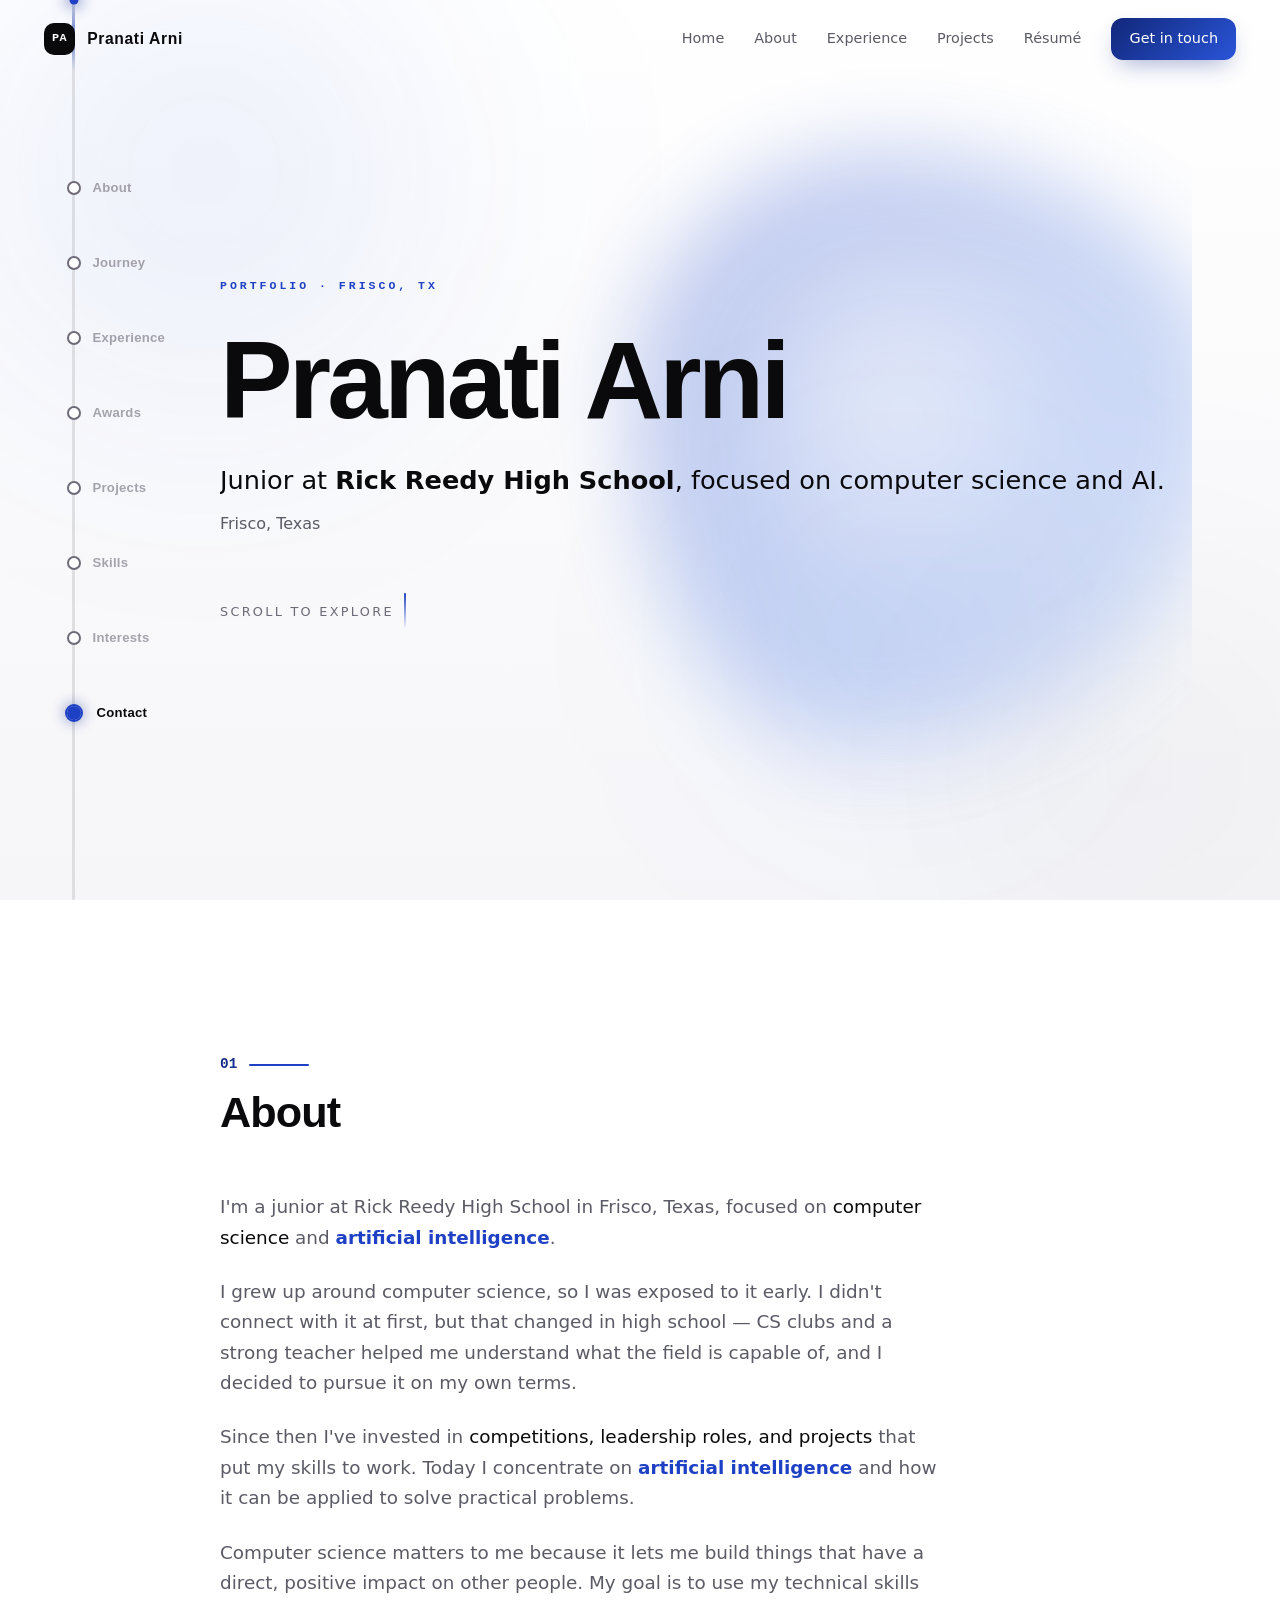
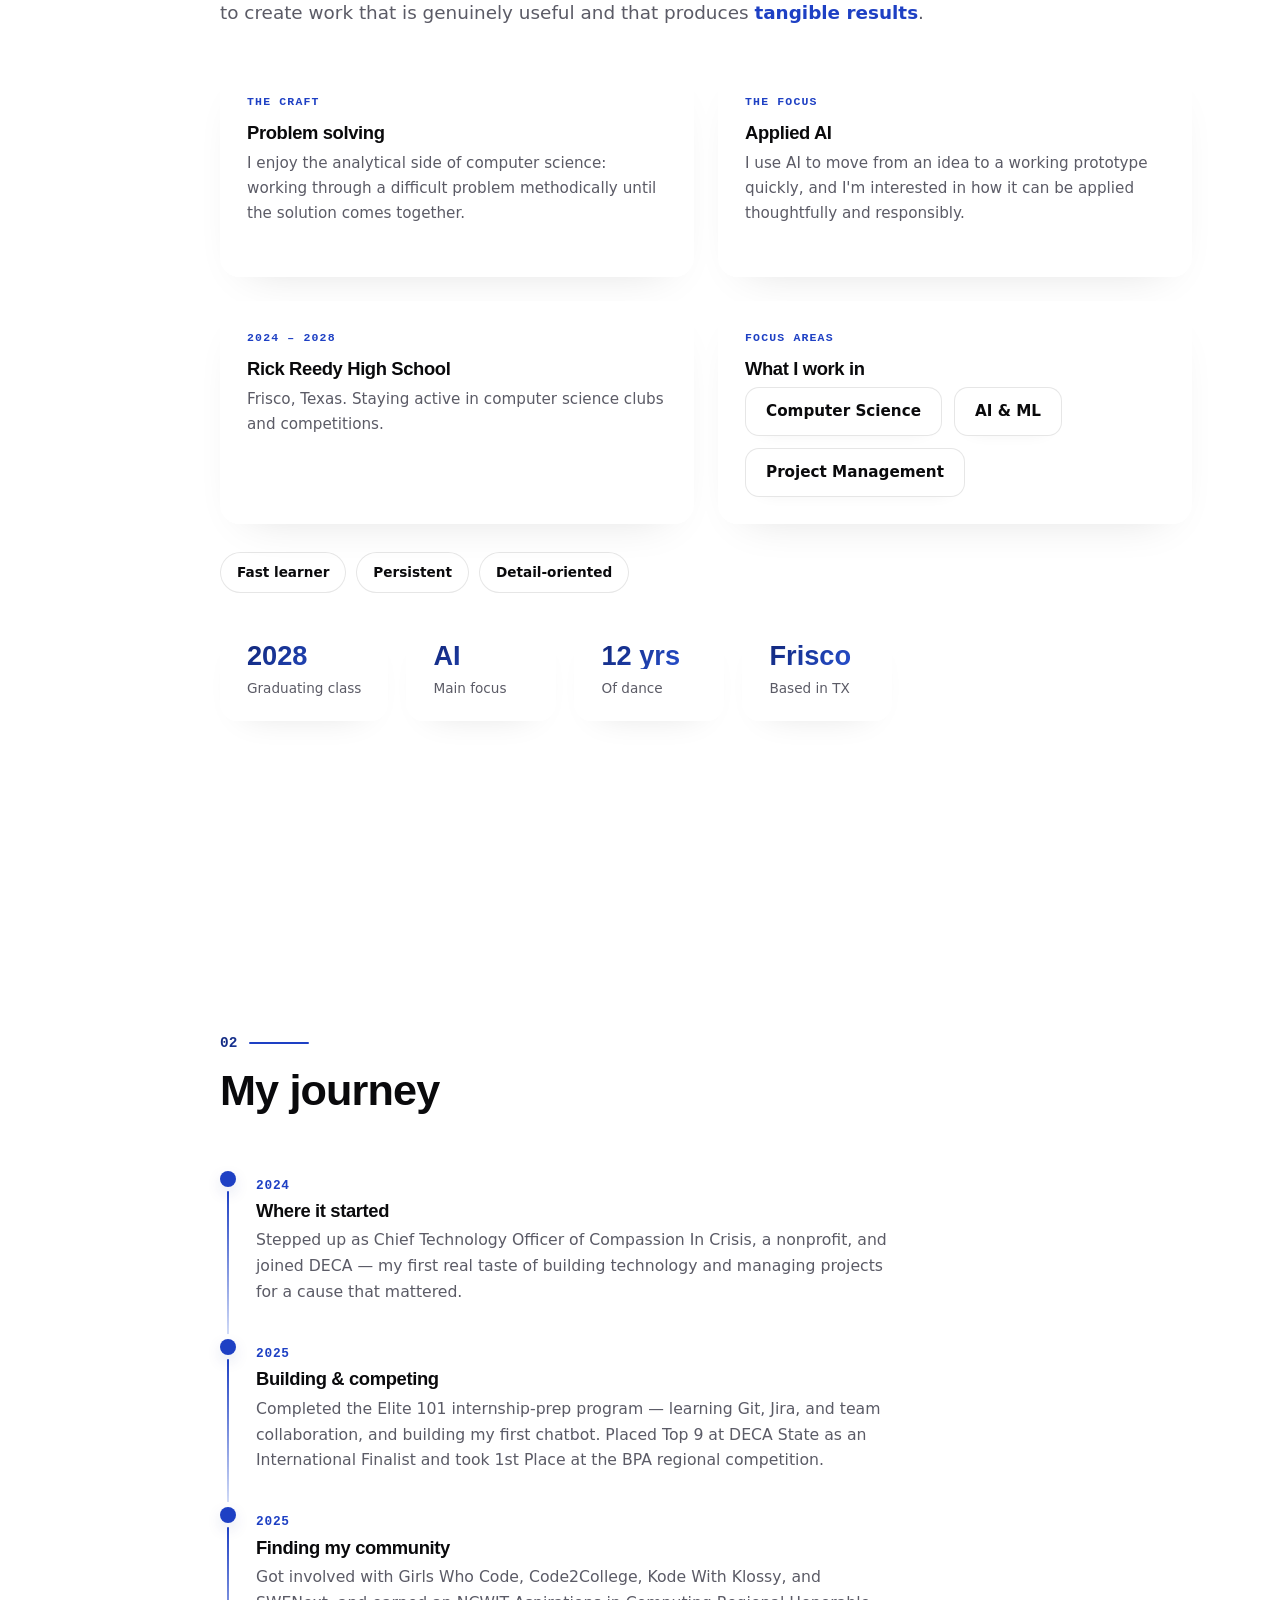
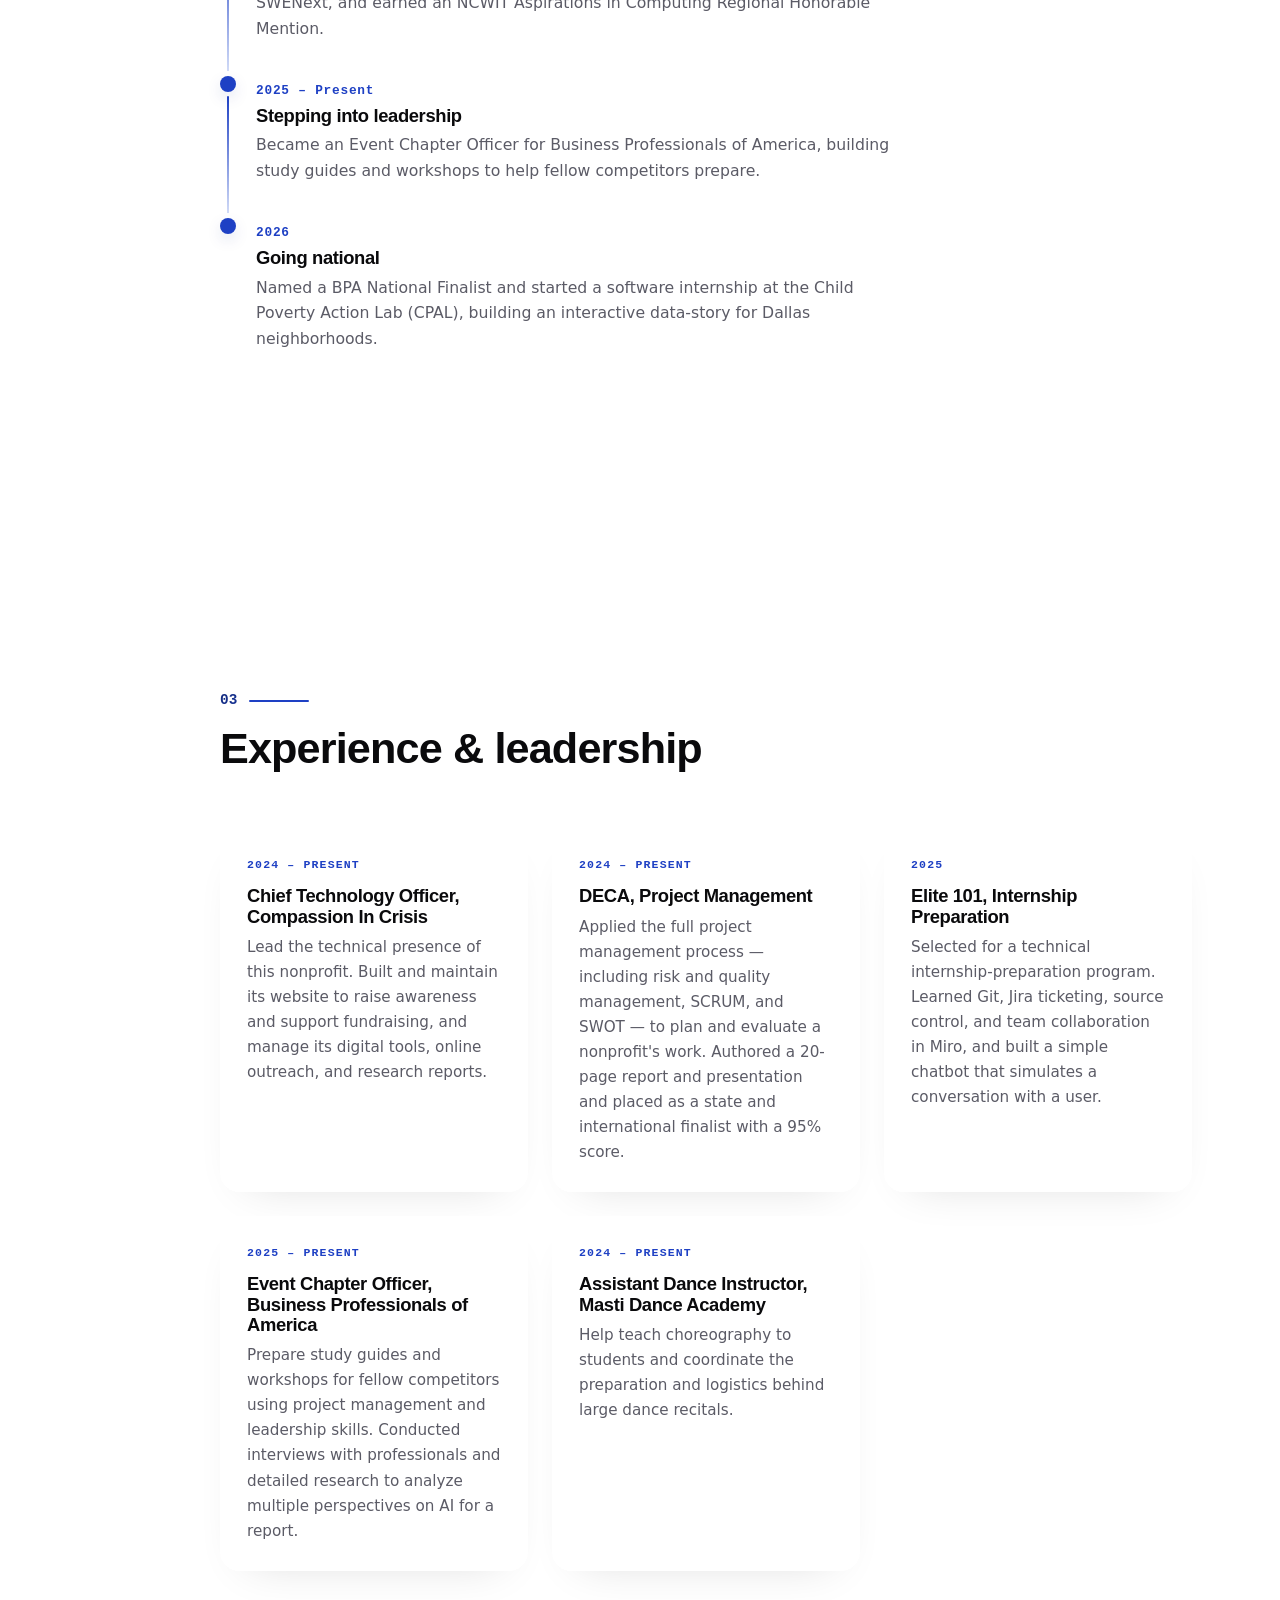
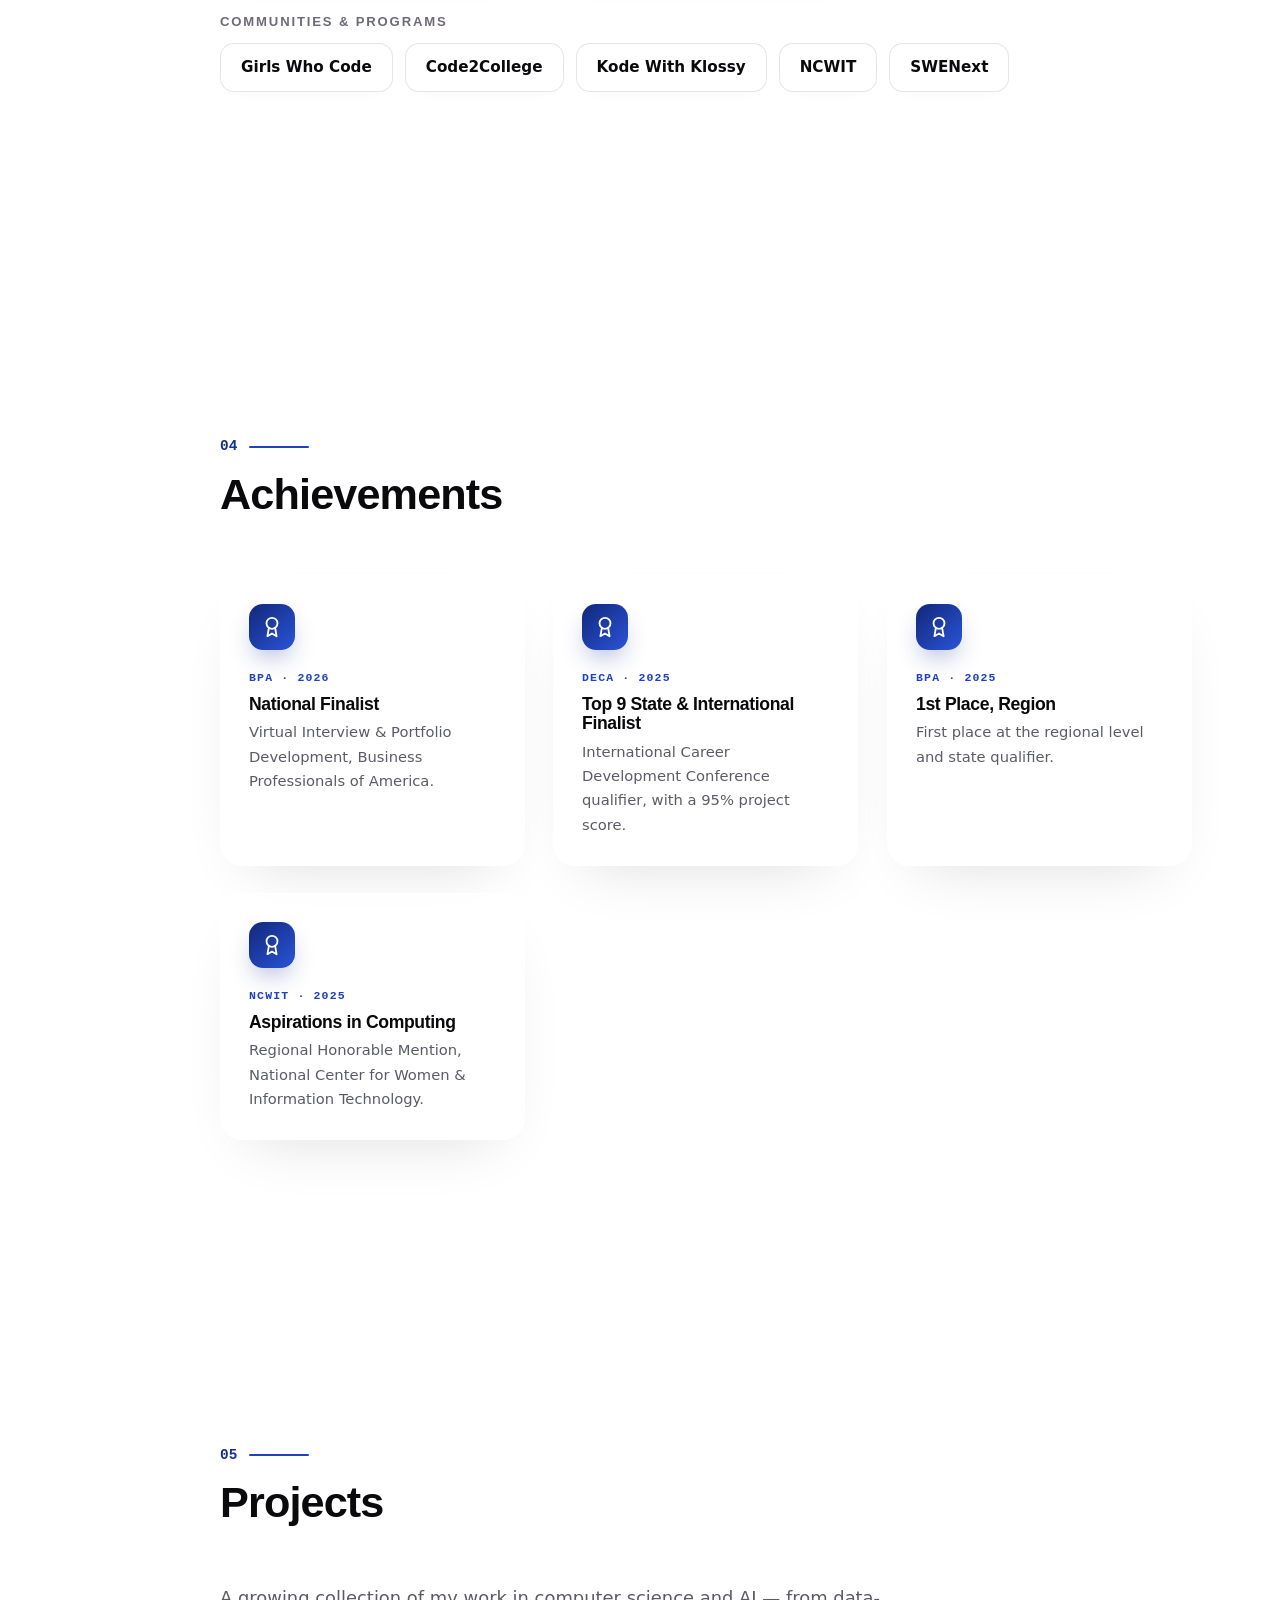
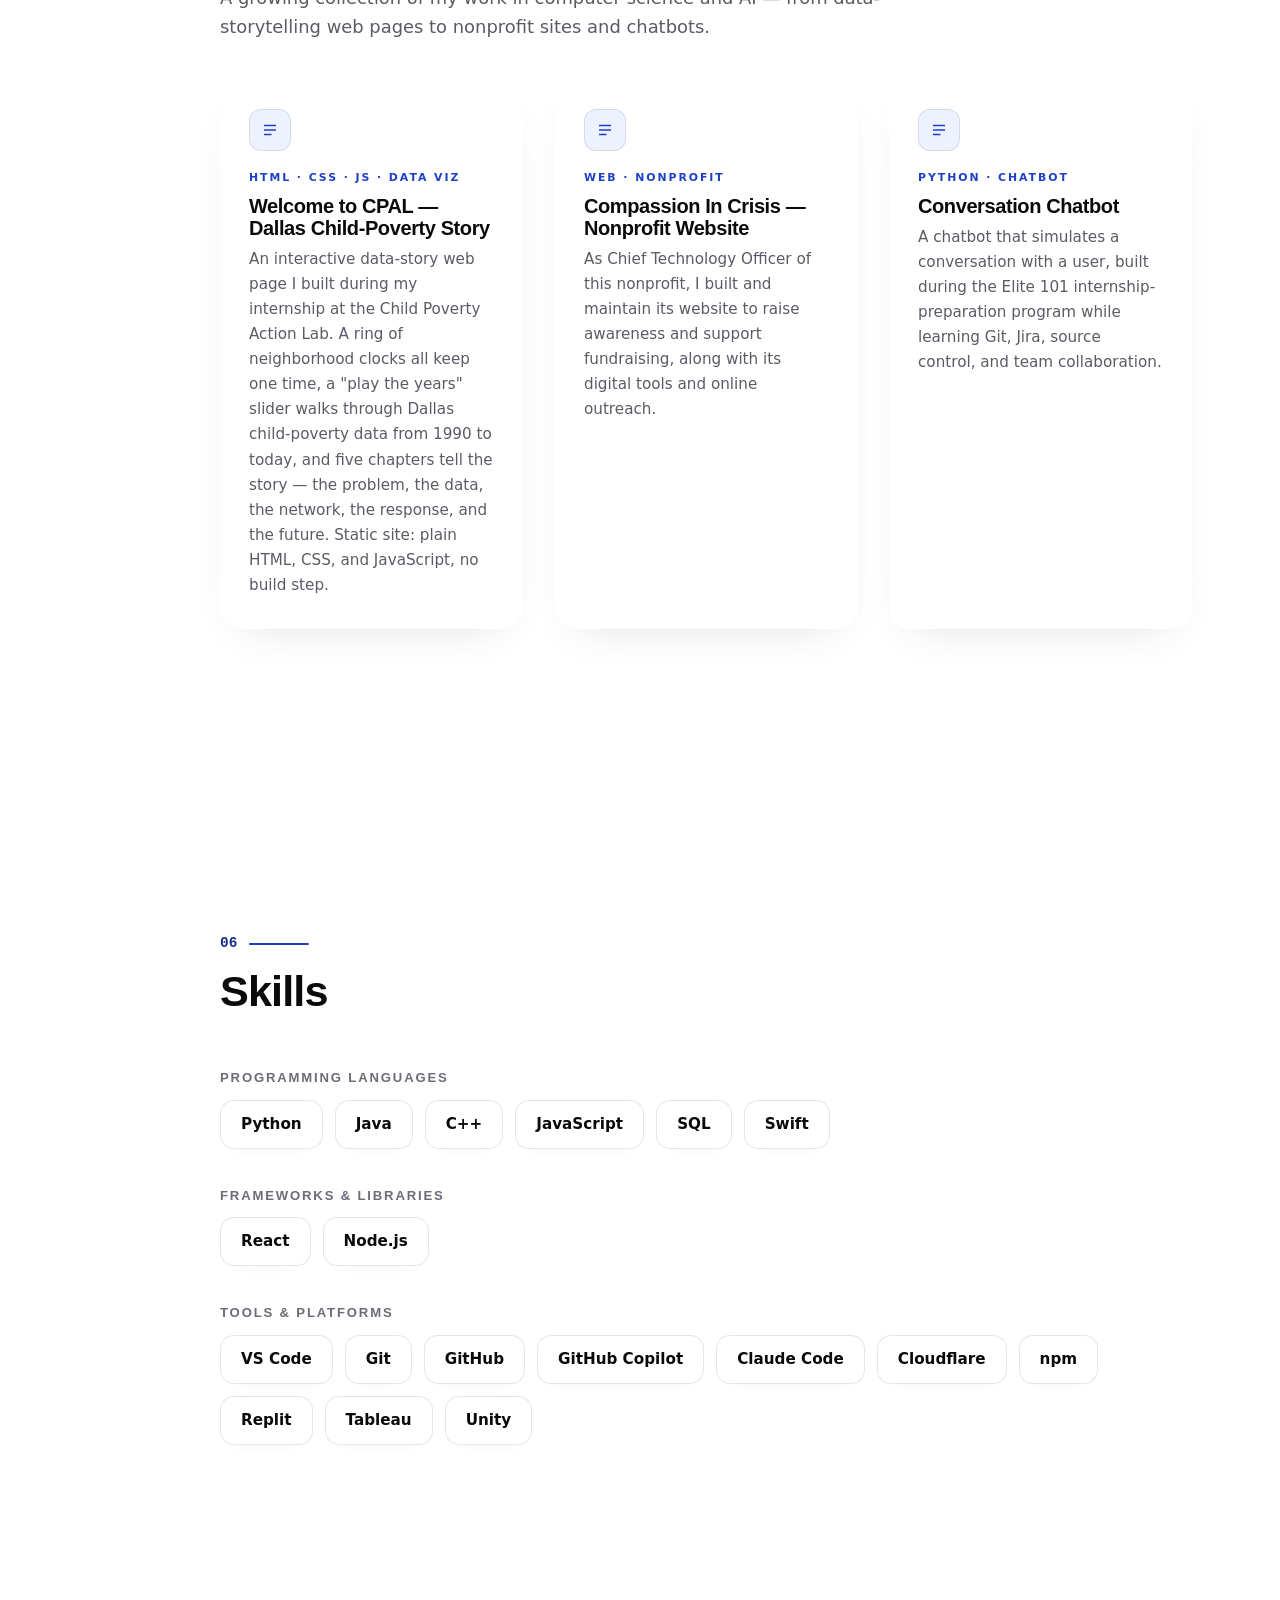
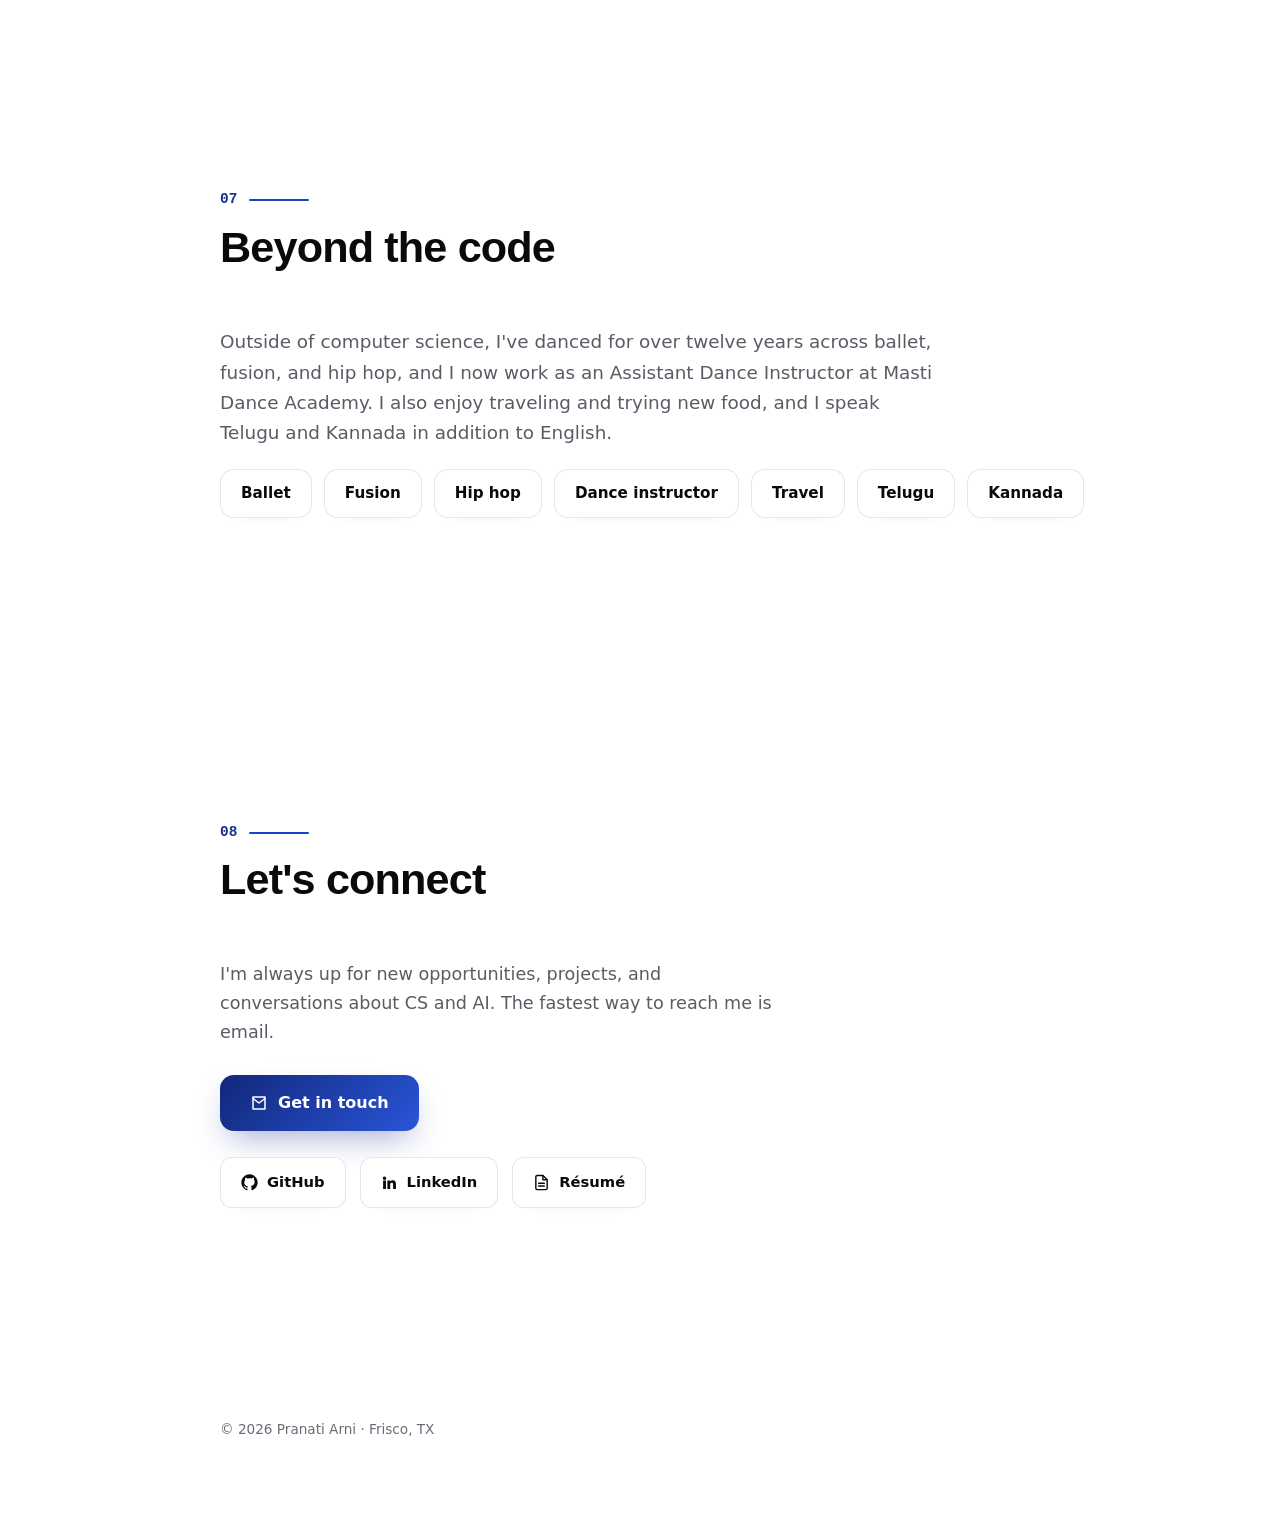
==== commit 6d0900dd: "Consolidate portfolio into a single scrolling page Fold About, Experience, and Projects content into" ====
--- a/index.html
+++ b/index.html
@@ -648,12 +648,12 @@
       <span></span><span></span><span></span>
     </button>
     <nav class="nav__links" id="navLinks" aria-label="Primary">
-      <a href="index.html" class="is-current">Home</a>
-      <a href="about.html">About</a>
-      <a href="experience.html">Experience</a>
-      <a href="projects.html">Projects</a>
+      <a href="#top">Home</a>
+      <a href="#about">About</a>
+      <a href="#experience">Experience</a>
+      <a href="#projects">Projects</a>
       <a href="resume.html">Résumé</a>
-      <a class="nav__cta" href="index.html#contact">Get in touch</a>
+      <a class="nav__cta" href="#contact">Get in touch</a>
     </nav>
   </header>
 
@@ -696,34 +696,63 @@
         <span class="hl">computer science</span> and <span class="accent">artificial intelligence</span>.
       </p>
       <p>
-        Although I grew up around computer science, I chose to pursue it for myself in high school, after
-        CS clubs and a strong teacher showed me what the field is capable of. Since then I have invested in
-        <span class="hl">competitions, leadership roles, and projects</span> that put my skills to work.
+        I grew up around computer science, so I was exposed to it early. I didn't connect with it at first,
+        but that changed in high school — CS clubs and a strong teacher helped me understand what the field
+        is capable of, and I decided to pursue it on my own terms.
       </p>
       <p>
-        I'm motivated by building technology that helps people and by seeing my work create real,
-        measurable value.
+        Since then I've invested in <span class="hl">competitions, leadership roles, and projects</span> that
+        put my skills to work. Today I concentrate on <span class="accent">artificial intelligence</span> and
+        how it can be applied to solve practical problems.
       </p>
       <p>
-        Outside of CS, I've <span class="hl">danced for over 12 years</span> across ballet, fusion, and hip hop.
+        Computer science matters to me because it lets me build things that have a direct, positive impact on
+        other people. My goal is to use my technical skills to create work that is genuinely useful and that
+        produces <span class="accent">tangible results</span>.
       </p>
+
+      <div class="info-grid" style="margin-top:36px;">
+        <div class="info-card">
+          <div class="meta">The craft</div>
+          <h3>Problem solving</h3>
+          <p>I enjoy the analytical side of computer science: working through a difficult problem methodically until the solution comes together.</p>
+        </div>
+        <div class="info-card">
+          <div class="meta">The focus</div>
+          <h3>Applied AI</h3>
+          <p>I use AI to move from an idea to a working prototype quickly, and I'm interested in how it can be applied thoughtfully and responsibly.</p>
+        </div>
+      </div>
+
+      <div class="info-grid" style="margin-top:24px;">
+        <div class="info-card">
+          <div class="meta">2024 – 2028</div>
+          <h3>Rick Reedy High School</h3>
+          <p>Frisco, Texas. Staying active in computer science clubs and competitions.</p>
+        </div>
+        <div class="info-card">
+          <div class="meta">Focus areas</div>
+          <h3>What I work in</h3>
+          <div class="tags" style="margin-top:6px;">
+            <span class="tag">Computer Science</span>
+            <span class="tag">AI &amp; ML</span>
+            <span class="tag">Project Management</span>
+          </div>
+        </div>
+      </div>
 
       <div class="traits" aria-label="Traits">
         <span class="trait">Fast learner</span>
         <span class="trait">Persistent</span>
-        <span class="trait">Tackles problems</span>
-      </div>
-
-      <div class="stats" aria-label="Quick facts">
+        <span class="trait">Detail-oriented</span>
+      </div>
+
+      <div class="stats" aria-label="Quick facts" style="margin-top:28px;">
         <div class="stat"><div class="stat__num">2028</div><div class="stat__label">Graduating class</div></div>
         <div class="stat"><div class="stat__num">AI</div><div class="stat__label">Main focus</div></div>
+        <div class="stat"><div class="stat__num">12 yrs</div><div class="stat__label">Of dance</div></div>
         <div class="stat"><div class="stat__num">Frisco</div><div class="stat__label">Based in TX</div></div>
       </div>
-
-      <a class="more-link" href="about.html">
-        More about me
-        <svg width="14" height="14" viewBox="0 0 24 24" fill="none" stroke="currentColor" stroke-width="2.2" stroke-linecap="round" stroke-linejoin="round"><path d="M5 12h14M13 6l6 6-6 6"/></svg>
-      </a>
     </section>
 
     <!-- ============================== JOURNEY ============================== -->
@@ -776,57 +805,103 @@
       </div>
     </section>
 
+    <!-- ============================== EXPERIENCE ============================== -->
+    <section id="experience" class="reveal">
+      <div class="section-head">
+        <span class="num">03</span>
+        <h2>Experience &amp; leadership</h2>
+      </div>
+      <div class="info-grid">
+        <div class="info-card">
+          <div class="meta">2024 – Present</div>
+          <h3>Chief Technology Officer, Compassion In Crisis</h3>
+          <p>Lead the technical presence of this nonprofit. Built and maintain its website to raise awareness and support fundraising, and manage its digital tools, online outreach, and research reports.</p>
+        </div>
+        <div class="info-card">
+          <div class="meta">2024 – Present</div>
+          <h3>DECA, Project Management</h3>
+          <p>Applied the full project management process — including risk and quality management, SCRUM, and SWOT — to plan and evaluate a nonprofit's work. Authored a 20-page report and presentation and placed as a state and international finalist with a 95% score.</p>
+        </div>
+        <div class="info-card">
+          <div class="meta">2025</div>
+          <h3>Elite 101, Internship Preparation</h3>
+          <p>Selected for a technical internship-preparation program. Learned Git, Jira ticketing, source control, and team collaboration in Miro, and built a simple chatbot that simulates a conversation with a user.</p>
+        </div>
+        <div class="info-card">
+          <div class="meta">2025 – Present</div>
+          <h3>Event Chapter Officer, Business Professionals of America</h3>
+          <p>Prepare study guides and workshops for fellow competitors using project management and leadership skills. Conducted interviews with professionals and detailed research to analyze multiple perspectives on AI for a report.</p>
+        </div>
+        <div class="info-card">
+          <div class="meta">2024 – Present</div>
+          <h3>Assistant Dance Instructor, Masti Dance Academy</h3>
+          <p>Help teach choreography to students and coordinate the preparation and logistics behind large dance recitals.</p>
+        </div>
+      </div>
+
+      <div class="skill-group" style="margin-top:44px;">
+        <h3>Communities &amp; programs</h3>
+        <div class="tags">
+          <span class="tag">Girls Who Code</span>
+          <span class="tag">Code2College</span>
+          <span class="tag">Kode With Klossy</span>
+          <span class="tag">NCWIT</span>
+          <span class="tag">SWENext</span>
+        </div>
+      </div>
+    </section>
+
     <!-- ============================== ACHIEVEMENTS ============================== -->
     <section id="achievements" class="reveal">
       <div class="section-head">
-        <span class="num">03</span>
+        <span class="num">04</span>
         <h2>Achievements</h2>
       </div>
       <div class="ach-grid">
-        <article class="ach-card" data-speed="1.2">
+        <article class="ach-card">
           <div class="ach-card__badge"><svg viewBox="0 0 24 24" fill="none" stroke="currentColor" stroke-width="2" stroke-linecap="round" stroke-linejoin="round"><circle cx="12" cy="8" r="6"/><path d="M8.5 13.5 7 22l5-3 5 3-1.5-8.5"/></svg></div>
           <div class="meta">BPA · 2026</div>
           <h3>National Finalist</h3>
           <p>Virtual Interview &amp; Portfolio Development, Business Professionals of America.</p>
         </article>
-        <article class="ach-card" data-speed="0.7">
+        <article class="ach-card">
           <div class="ach-card__badge"><svg viewBox="0 0 24 24" fill="none" stroke="currentColor" stroke-width="2" stroke-linecap="round" stroke-linejoin="round"><circle cx="12" cy="8" r="6"/><path d="M8.5 13.5 7 22l5-3 5 3-1.5-8.5"/></svg></div>
           <div class="meta">DECA · 2025</div>
           <h3>Top 9 State &amp; International Finalist</h3>
           <p>International Career Development Conference qualifier, with a 95% project score.</p>
         </article>
-        <article class="ach-card" data-speed="1.4">
+        <article class="ach-card">
           <div class="ach-card__badge"><svg viewBox="0 0 24 24" fill="none" stroke="currentColor" stroke-width="2" stroke-linecap="round" stroke-linejoin="round"><circle cx="12" cy="8" r="6"/><path d="M8.5 13.5 7 22l5-3 5 3-1.5-8.5"/></svg></div>
           <div class="meta">BPA · 2025</div>
           <h3>1st Place, Region</h3>
           <p>First place at the regional level and state qualifier.</p>
         </article>
-      </div>
-
-      <a class="more-link" href="experience.html">
-        See full experience
-        <svg width="14" height="14" viewBox="0 0 24 24" fill="none" stroke="currentColor" stroke-width="2.2" stroke-linecap="round" stroke-linejoin="round"><path d="M5 12h14M13 6l6 6-6 6"/></svg>
-      </a>
+        <article class="ach-card">
+          <div class="ach-card__badge"><svg viewBox="0 0 24 24" fill="none" stroke="currentColor" stroke-width="2" stroke-linecap="round" stroke-linejoin="round"><circle cx="12" cy="8" r="6"/><path d="M8.5 13.5 7 22l5-3 5 3-1.5-8.5"/></svg></div>
+          <div class="meta">NCWIT · 2025</div>
+          <h3>Aspirations in Computing</h3>
+          <p>Regional Honorable Mention, National Center for Women &amp; Information Technology.</p>
+        </article>
+      </div>
     </section>
 
     <!-- ============================== PROJECTS ============================== -->
     <section id="projects" class="reveal">
       <div class="section-head">
-        <span class="num">04</span>
+        <span class="num">05</span>
         <h2>Projects</h2>
       </div>
+      <p style="color:var(--muted);font-size:1.12rem;max-width:720px;margin-bottom:36px;">
+        A growing collection of my work in computer science and AI — from data-storytelling web pages to
+        nonprofit sites and chatbots.
+      </p>
       <div class="projects-grid" id="projectsGrid"><!-- cards injected by script.js --></div>
-
-      <a class="more-link" href="projects.html">
-        View all projects
-        <svg width="14" height="14" viewBox="0 0 24 24" fill="none" stroke="currentColor" stroke-width="2.2" stroke-linecap="round" stroke-linejoin="round"><path d="M5 12h14M13 6l6 6-6 6"/></svg>
-      </a>
     </section>
 
     <!-- ============================== SKILLS ============================== -->
     <section id="skills" class="reveal">
       <div class="section-head">
-        <span class="num">05</span>
+        <span class="num">06</span>
         <h2>Skills</h2>
       </div>
 
@@ -868,10 +943,32 @@
 
     </section>
 
+    <!-- ============================== BEYOND THE CODE ============================== -->
+    <section id="interests" class="reveal">
+      <div class="section-head">
+        <span class="num">07</span>
+        <h2>Beyond the code</h2>
+      </div>
+      <p style="color:var(--muted);font-size:1.15rem;max-width:720px;">
+        Outside of computer science, I've danced for over twelve years across ballet, fusion, and hip hop, and
+        I now work as an Assistant Dance Instructor at Masti Dance Academy. I also enjoy traveling and trying
+        new food, and I speak Telugu and Kannada in addition to English.
+      </p>
+      <div class="tags" style="margin-top:20px;">
+        <span class="tag">Ballet</span>
+        <span class="tag">Fusion</span>
+        <span class="tag">Hip hop</span>
+        <span class="tag">Dance instructor</span>
+        <span class="tag">Travel</span>
+        <span class="tag">Telugu</span>
+        <span class="tag">Kannada</span>
+      </div>
+    </section>
+
     <!-- ============================== CONTACT ============================== -->
     <section id="contact" class="contact reveal">
       <div class="section-head">
-        <span class="num">06</span>
+        <span class="num">08</span>
         <h2>Let's connect</h2>
       </div>
       <p>
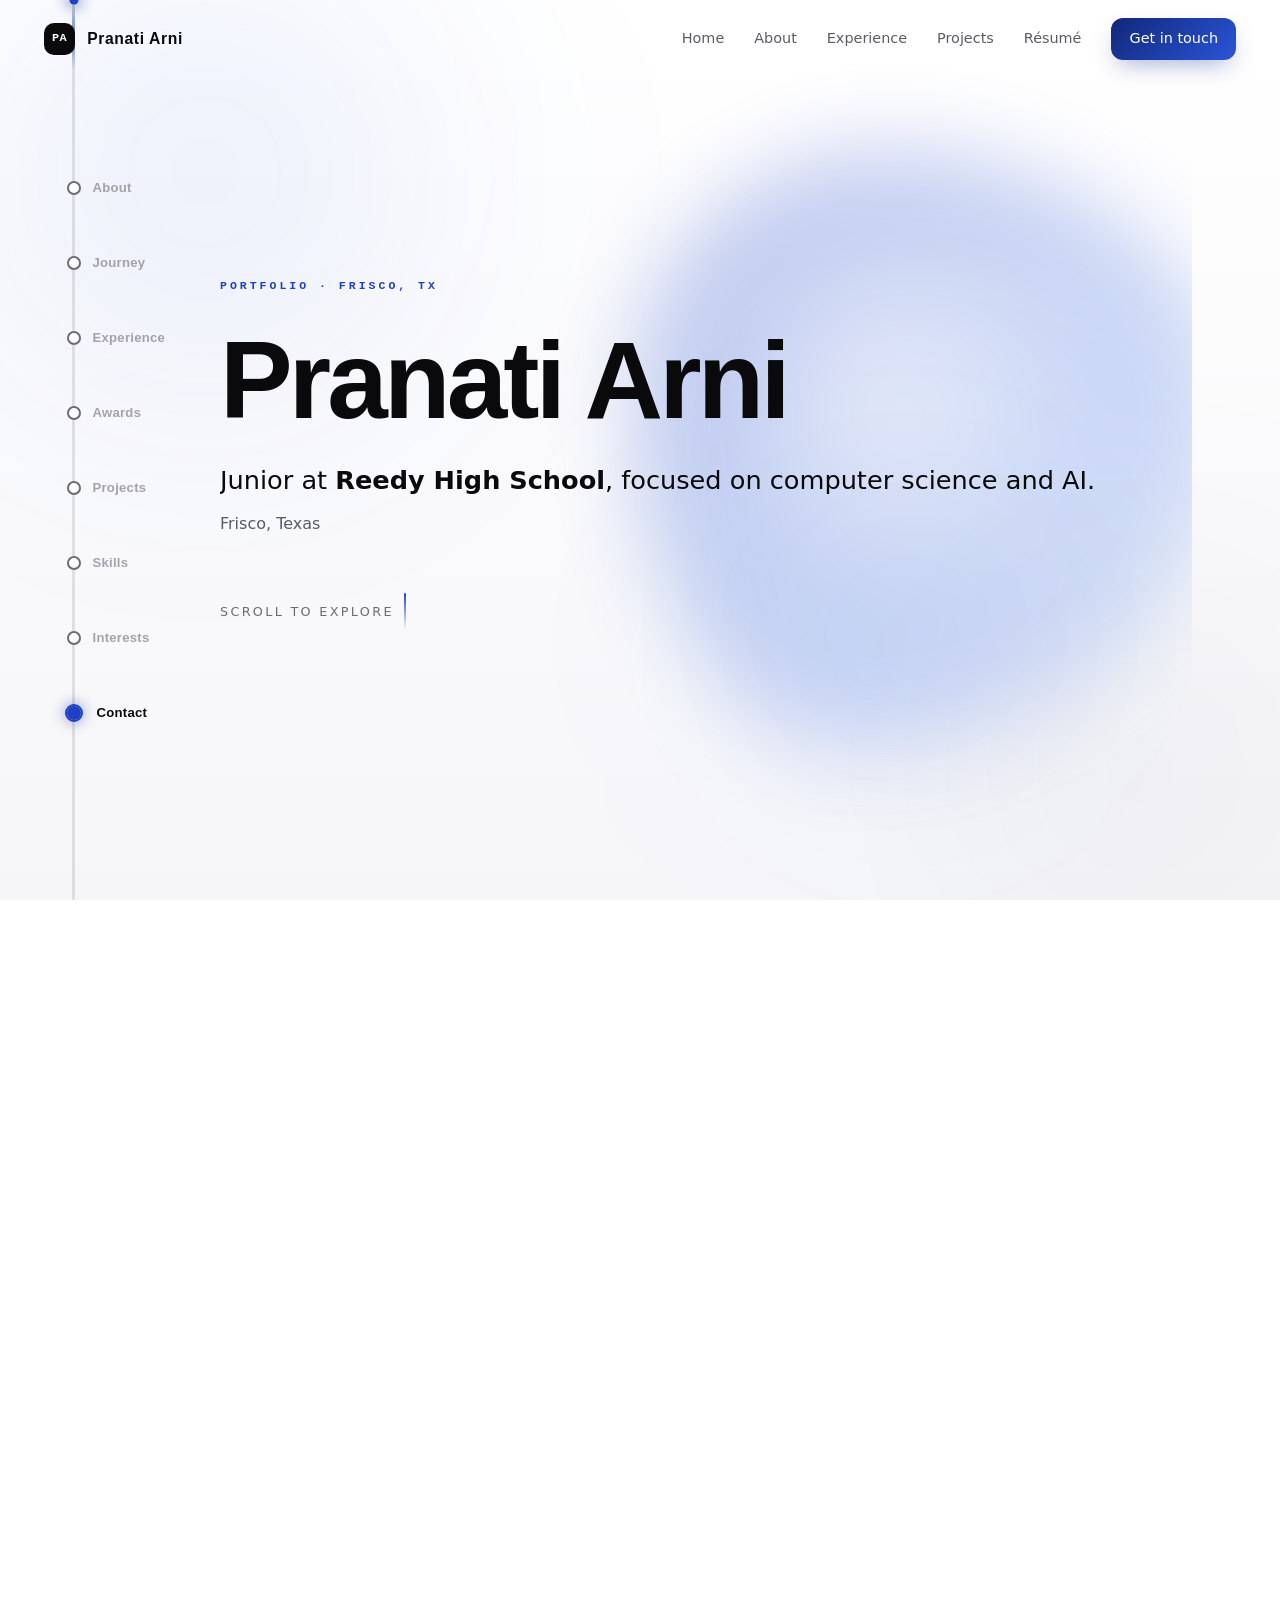
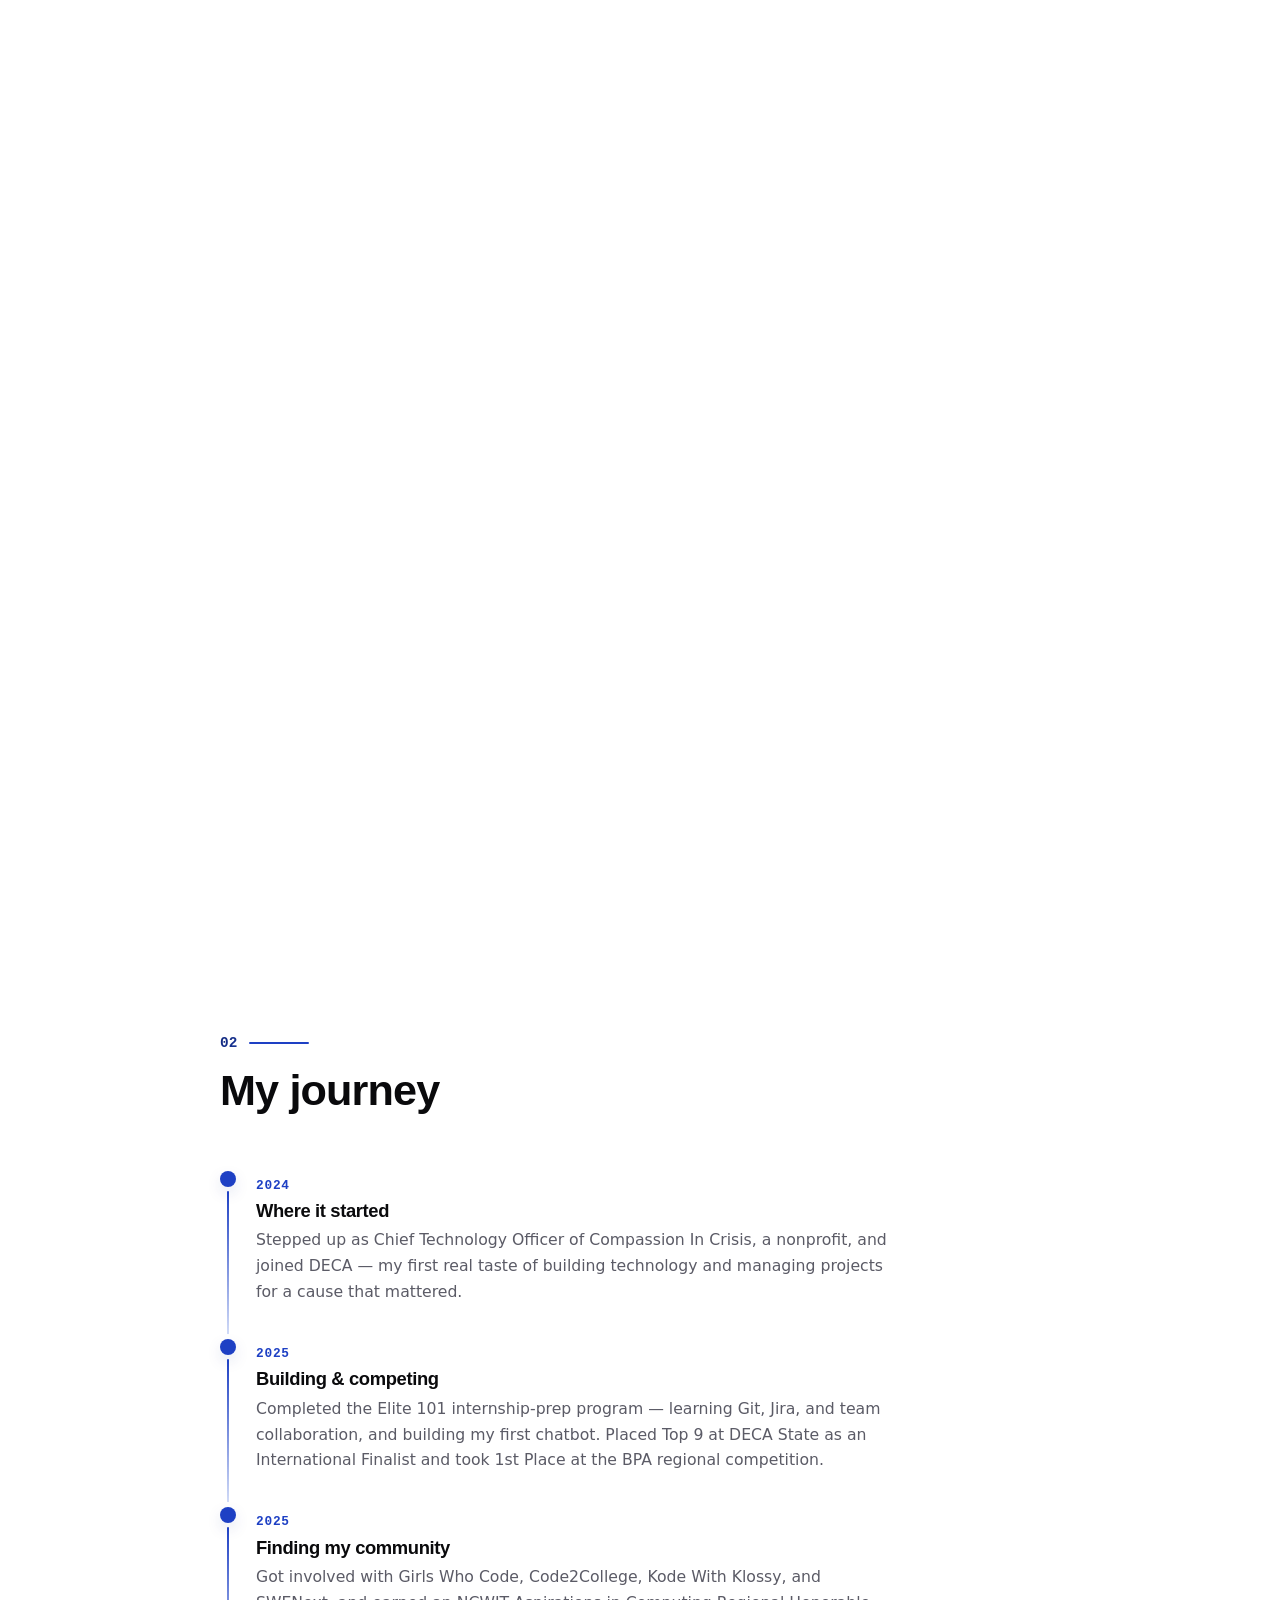
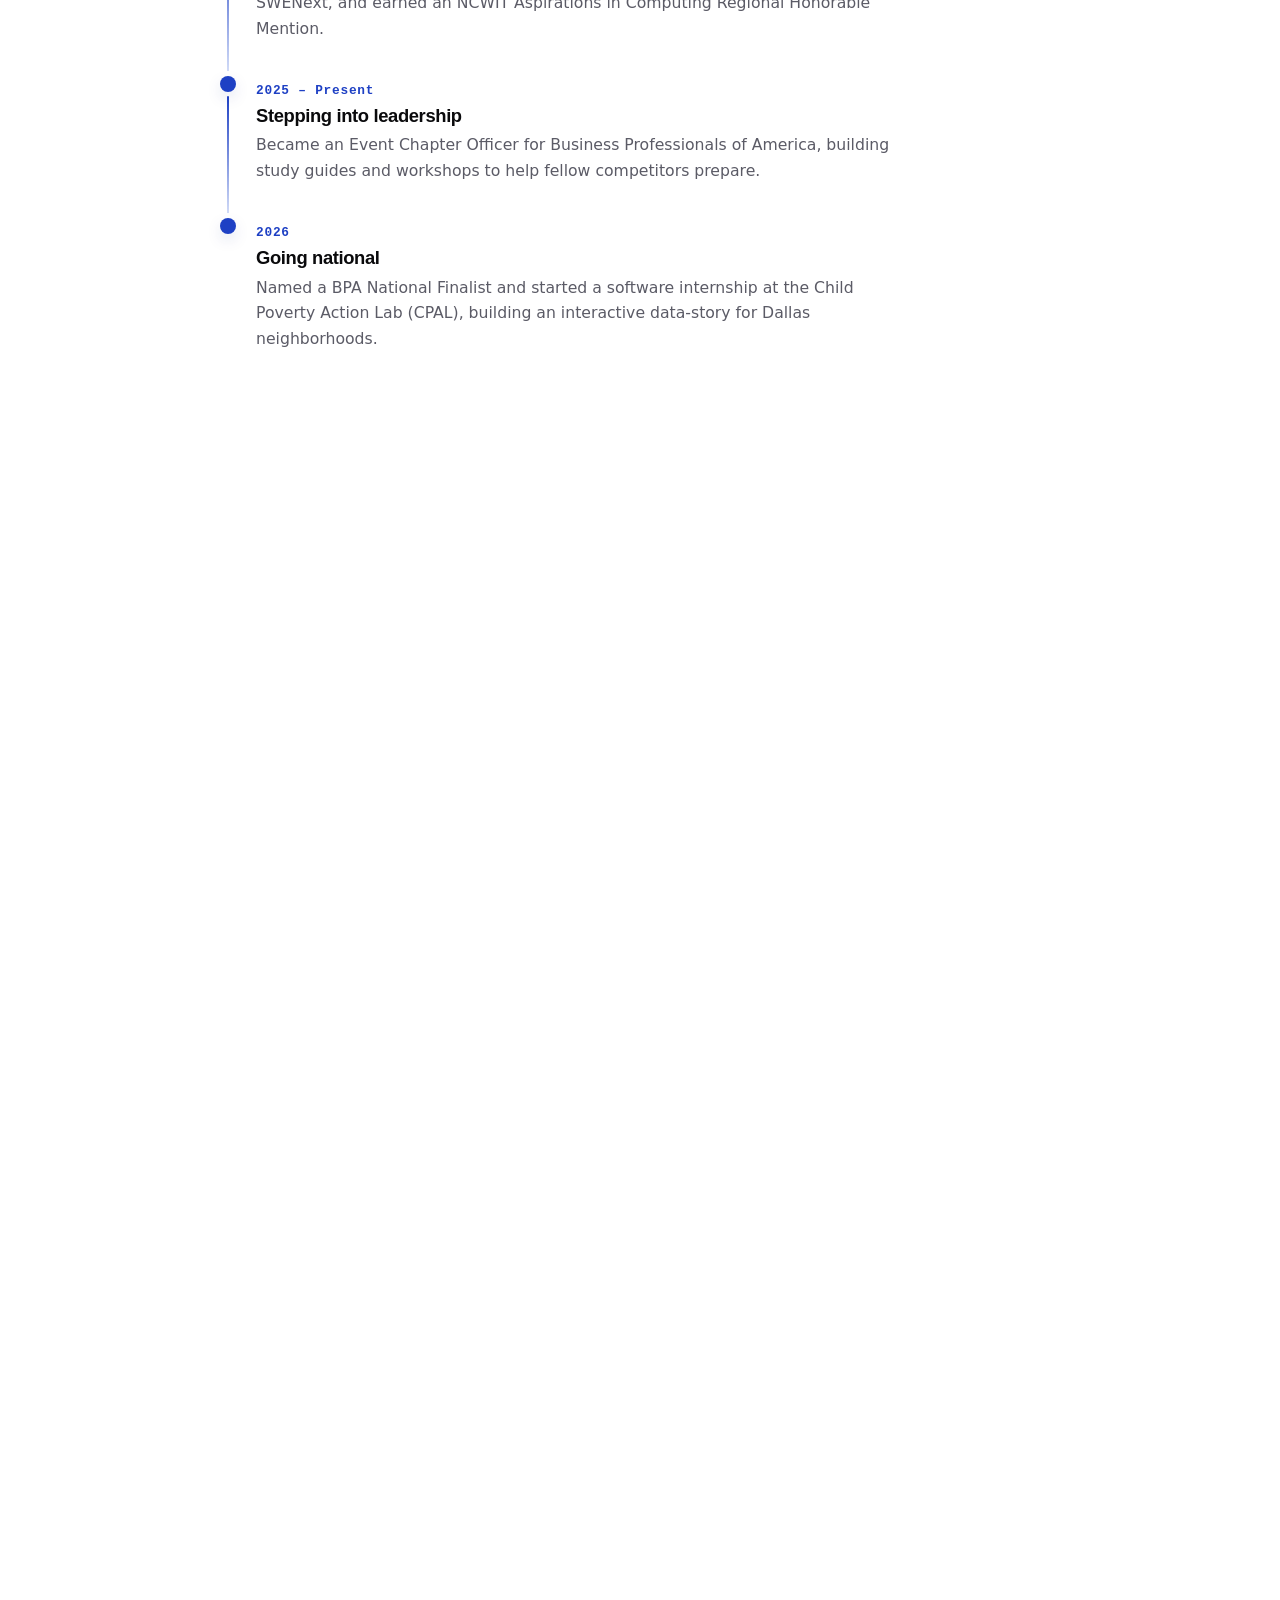
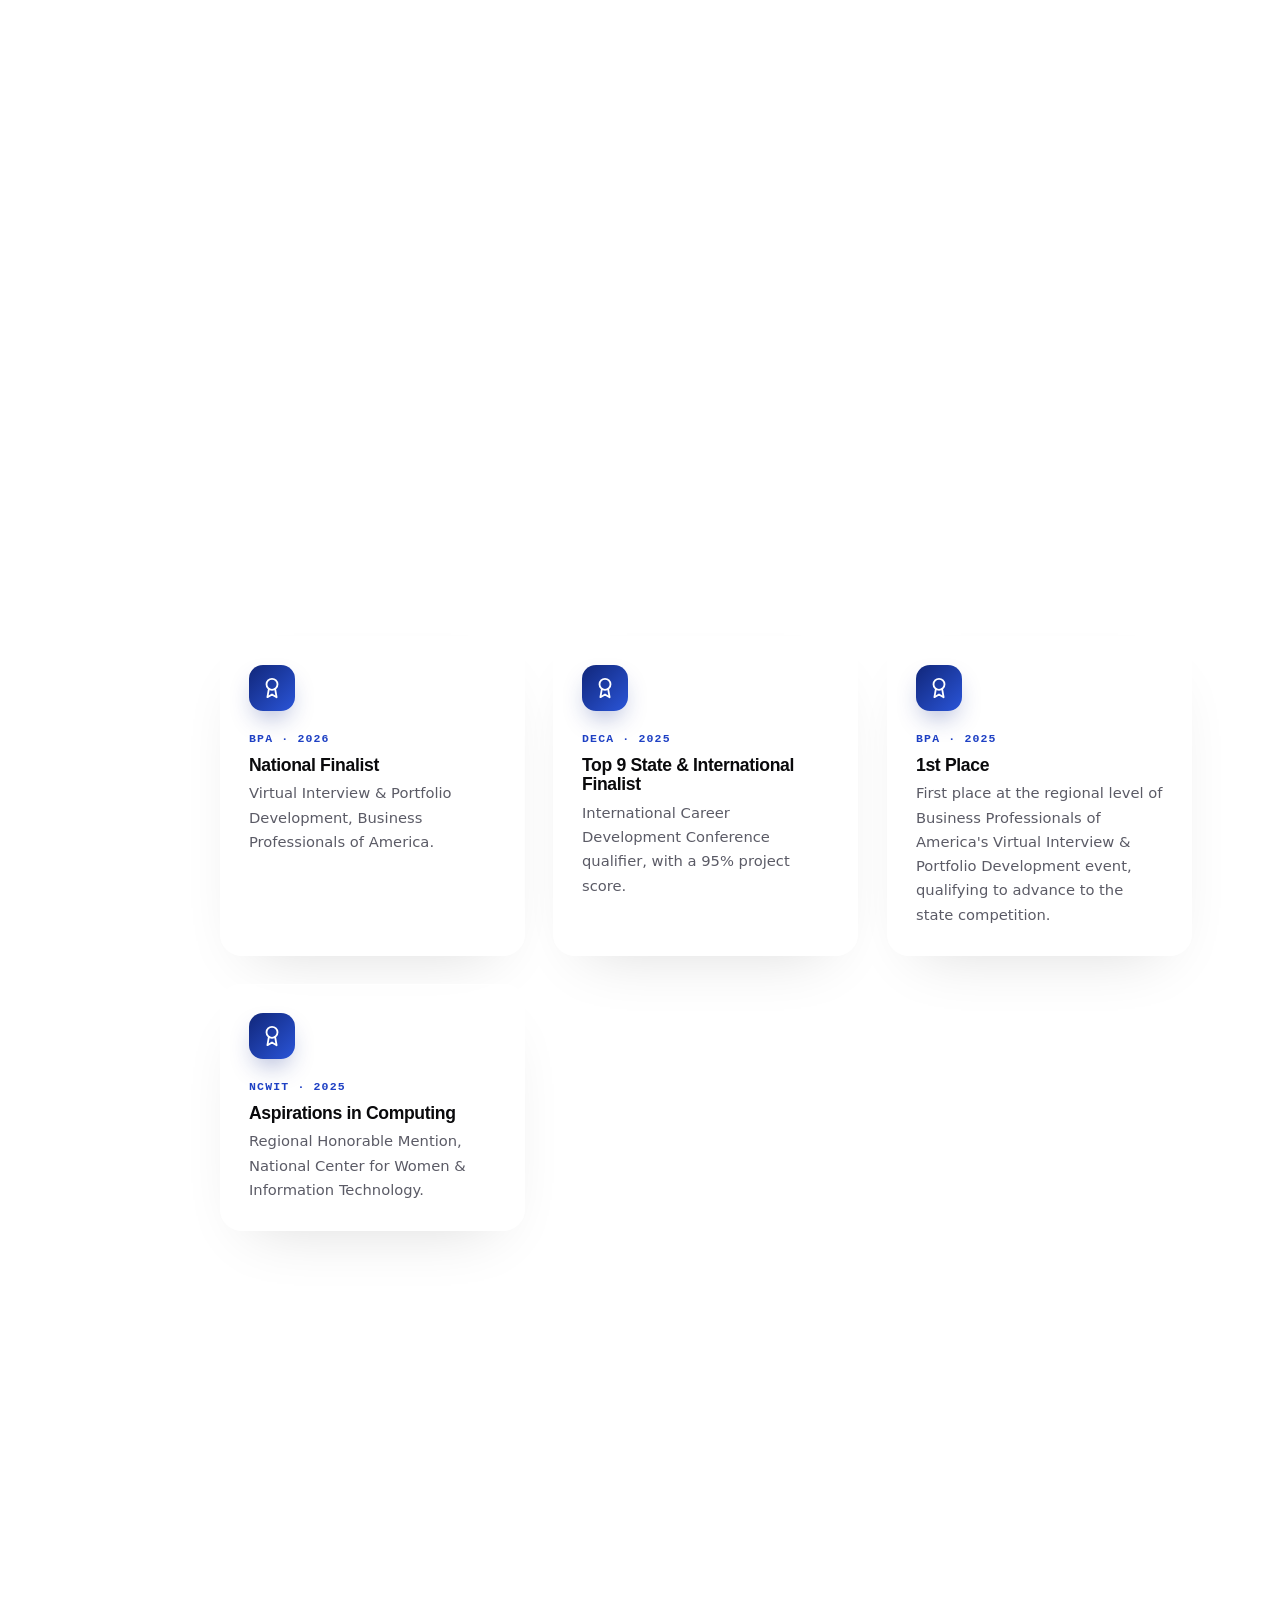
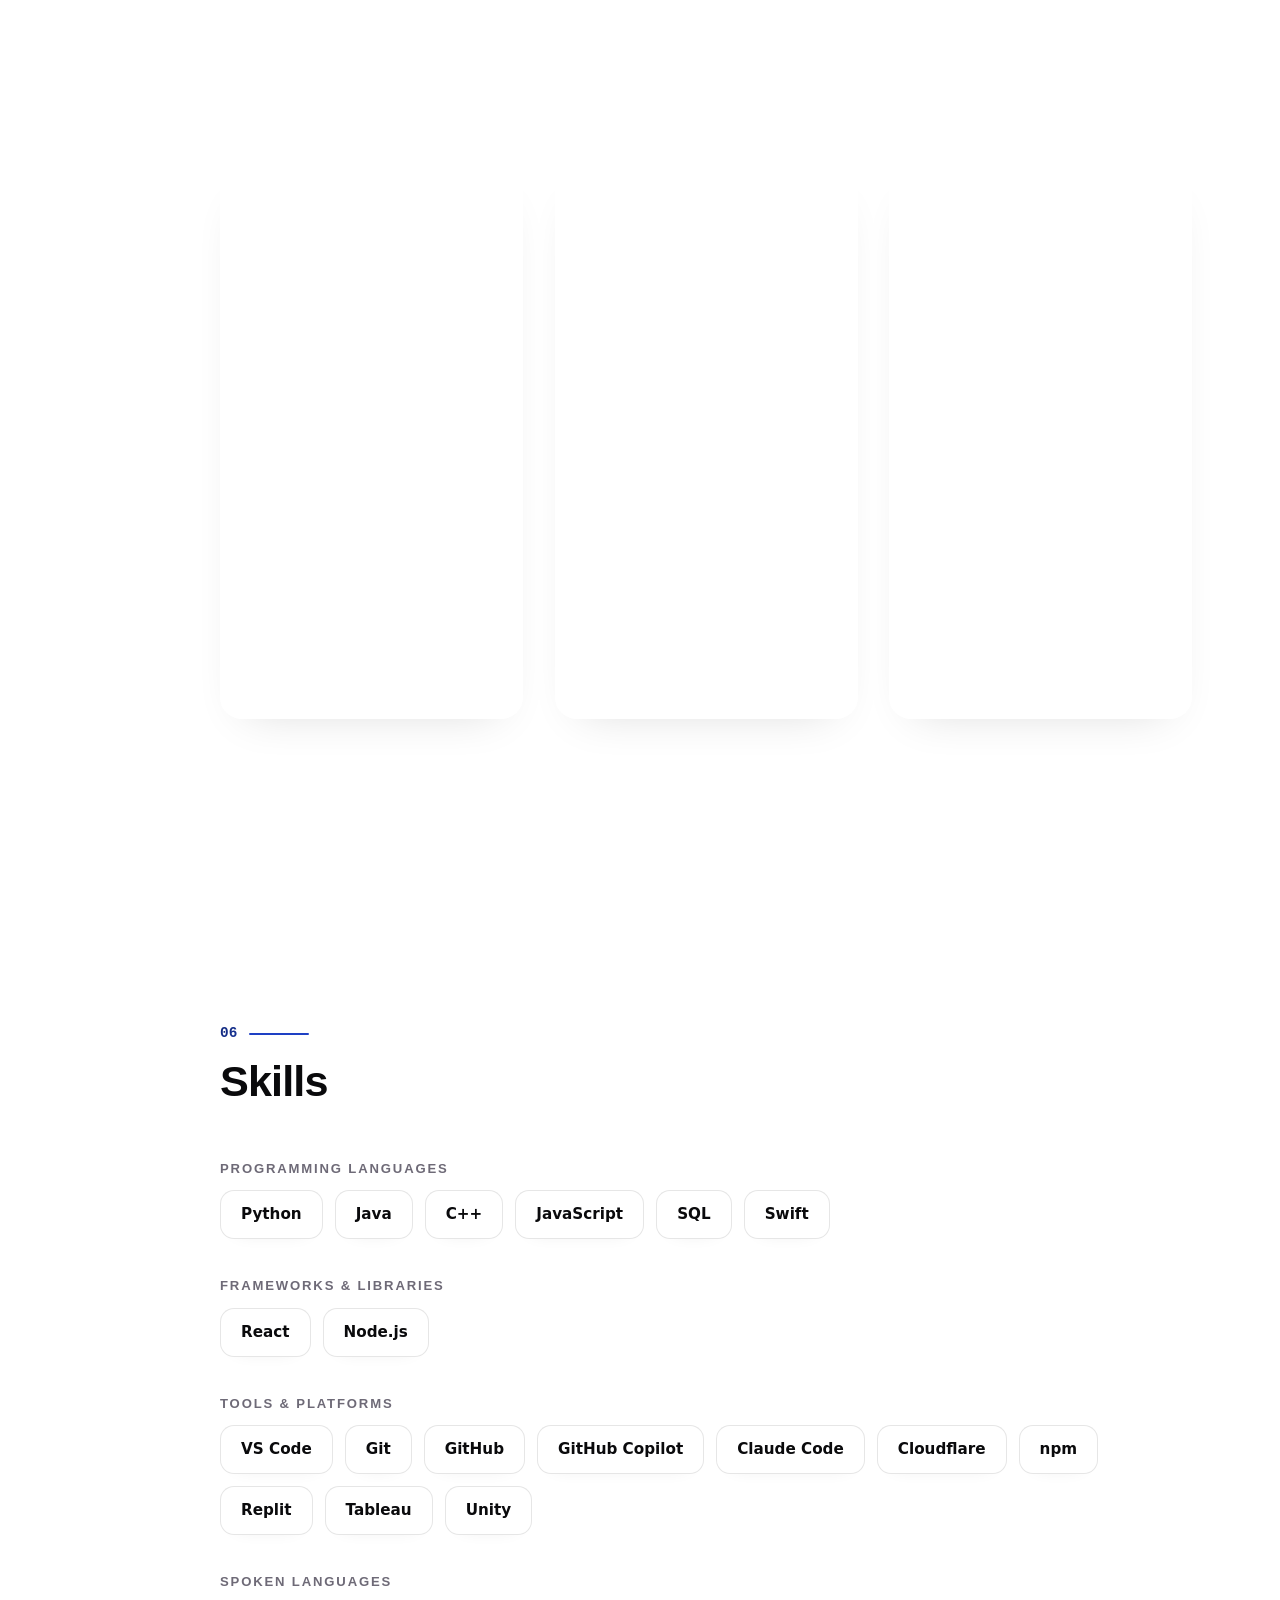
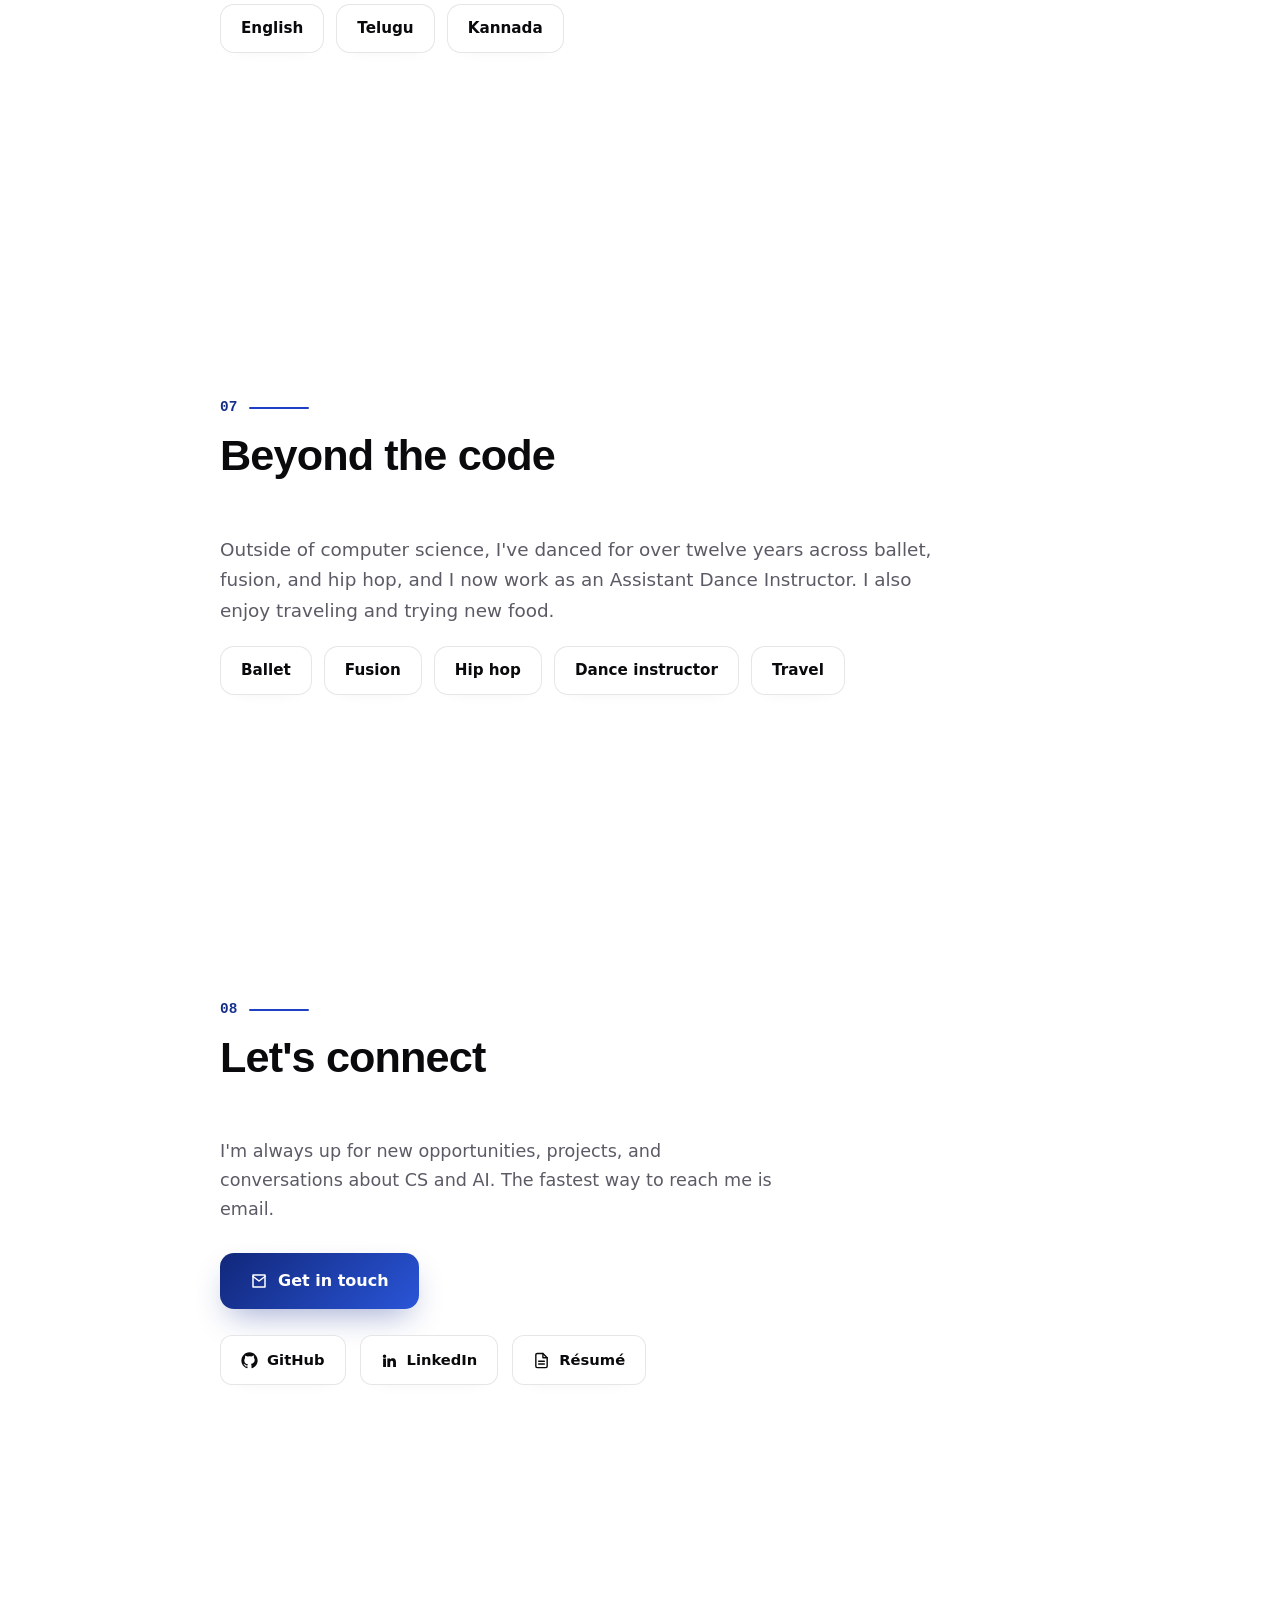
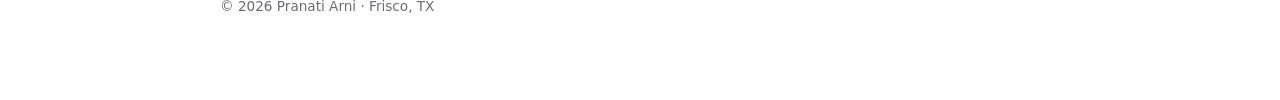
==== commit ab7782d1: "Add CPAL software engineering internship to experience and resume Co-Authored-By: Claude Opus 4.8 (1" ====
--- a/index.html
+++ b/index.html
@@ -6,15 +6,15 @@
   <meta name="theme-color" content="#ffffff" />
 
   <title>Pranati Arni · Computer Science</title>
-  <meta name="description" content="Pranati Arni, a junior at Rick Reedy High School in Frisco, TX, focused on computer science and AI." />
+  <meta name="description" content="Pranati Arni, a junior at Reedy High School in Frisco, TX, focused on computer science and AI." />
   <meta name="author" content="Pranati Arni" />
 
   <meta property="og:type" content="website" />
   <meta property="og:title" content="Pranati Arni · Computer Science" />
-  <meta property="og:description" content="A junior at Rick Reedy High School in Frisco, TX, focused on computer science and AI." />
+  <meta property="og:description" content="A junior at Reedy High School in Frisco, TX, focused on computer science and AI." />
   <meta name="twitter:card" content="summary" />
   <meta name="twitter:title" content="Pranati Arni · Computer Science" />
-  <meta name="twitter:description" content="A junior at Rick Reedy High School in Frisco, TX, focused on computer science and AI." />
+  <meta name="twitter:description" content="A junior at Reedy High School in Frisco, TX, focused on computer science and AI." />
 
   <!-- Inline SVG favicon: blue "PA" tile -->
   <link rel="icon" href="data:image/svg+xml,%3Csvg xmlns='http://www.w3.org/2000/svg' viewBox='0 0 64 64'%3E%3Crect width='64' height='64' rx='16' fill='%231e40c4'/%3E%3Ctext x='50%25' y='55%25' dominant-baseline='middle' text-anchor='middle' font-family='Arial,Helvetica,sans-serif' font-weight='700' font-size='30' fill='%23ffffff'%3EPA%3C/text%3E%3C/svg%3E" />
@@ -675,7 +675,7 @@
         <!-- Kicker — easy to edit or delete -->
         <span class="kicker">Portfolio · Frisco, TX</span>
         <h1>Pranati Arni</h1>
-        <p class="role">Junior at <b>Rick Reedy High School</b>, focused on computer science and AI.</p>
+        <p class="role">Junior at <b>Reedy High School</b>, focused on computer science and AI.</p>
         <p class="loc">Frisco, Texas</p>
 
         <span class="scroll-hint">
@@ -692,7 +692,7 @@
         <h2>About</h2>
       </div>
       <p>
-        I'm a junior at Rick Reedy High School in Frisco, Texas, focused on
+        I'm a junior at Reedy High School in Frisco, Texas, focused on
         <span class="hl">computer science</span> and <span class="accent">artificial intelligence</span>.
       </p>
       <p>
@@ -727,7 +727,7 @@
       <div class="info-grid" style="margin-top:24px;">
         <div class="info-card">
           <div class="meta">2024 – 2028</div>
-          <h3>Rick Reedy High School</h3>
+          <h3>Reedy High School</h3>
           <p>Frisco, Texas. Staying active in computer science clubs and competitions.</p>
         </div>
         <div class="info-card">
@@ -749,6 +749,7 @@
 
       <div class="stats" aria-label="Quick facts" style="margin-top:28px;">
         <div class="stat"><div class="stat__num">2028</div><div class="stat__label">Graduating class</div></div>
+        <div class="stat"><div class="stat__num">Top 4%</div><div class="stat__label">Class rank · 21 / 582</div></div>
         <div class="stat"><div class="stat__num">AI</div><div class="stat__label">Main focus</div></div>
         <div class="stat"><div class="stat__num">12 yrs</div><div class="stat__label">Of dance</div></div>
         <div class="stat"><div class="stat__num">Frisco</div><div class="stat__label">Based in TX</div></div>
@@ -813,6 +814,11 @@
       </div>
       <div class="info-grid">
         <div class="info-card">
+          <div class="meta">2026 – Present</div>
+          <h3>Software Engineering Intern, Child Poverty Action Lab</h3>
+          <p>Building an interactive data-story web page for the Child Poverty Action Lab (CPAL) that walks through Dallas child-poverty data by neighborhood, using HTML, CSS, and JavaScript.</p>
+        </div>
+        <div class="info-card">
           <div class="meta">2024 – Present</div>
           <h3>Chief Technology Officer, Compassion In Crisis</h3>
           <p>Lead the technical presence of this nonprofit. Built and maintain its website to raise awareness and support fundraising, and manage its digital tools, online outreach, and research reports.</p>
@@ -843,6 +849,8 @@
         <h3>Communities &amp; programs</h3>
         <div class="tags">
           <span class="tag">Girls Who Code</span>
+          <span class="tag">Girls in STEM</span>
+          <span class="tag">Girls in Business</span>
           <span class="tag">Code2College</span>
           <span class="tag">Kode With Klossy</span>
           <span class="tag">NCWIT</span>
@@ -873,8 +881,8 @@
         <article class="ach-card">
           <div class="ach-card__badge"><svg viewBox="0 0 24 24" fill="none" stroke="currentColor" stroke-width="2" stroke-linecap="round" stroke-linejoin="round"><circle cx="12" cy="8" r="6"/><path d="M8.5 13.5 7 22l5-3 5 3-1.5-8.5"/></svg></div>
           <div class="meta">BPA · 2025</div>
-          <h3>1st Place, Region</h3>
-          <p>First place at the regional level and state qualifier.</p>
+          <h3>1st Place</h3>
+          <p>First place at the regional level of Business Professionals of America's Virtual Interview &amp; Portfolio Development event, qualifying to advance to the state competition.</p>
         </article>
         <article class="ach-card">
           <div class="ach-card__badge"><svg viewBox="0 0 24 24" fill="none" stroke="currentColor" stroke-width="2" stroke-linecap="round" stroke-linejoin="round"><circle cx="12" cy="8" r="6"/><path d="M8.5 13.5 7 22l5-3 5 3-1.5-8.5"/></svg></div>
@@ -941,6 +949,15 @@
         </div>
       </div>
 
+      <div class="skill-group">
+        <h3>Spoken Languages</h3>
+        <div class="tags">
+          <span class="tag">English</span>
+          <span class="tag">Telugu</span>
+          <span class="tag">Kannada</span>
+        </div>
+      </div>
+
     </section>
 
     <!-- ============================== BEYOND THE CODE ============================== -->
@@ -951,8 +968,7 @@
       </div>
       <p style="color:var(--muted);font-size:1.15rem;max-width:720px;">
         Outside of computer science, I've danced for over twelve years across ballet, fusion, and hip hop, and
-        I now work as an Assistant Dance Instructor at Masti Dance Academy. I also enjoy traveling and trying
-        new food, and I speak Telugu and Kannada in addition to English.
+        I now work as an Assistant Dance Instructor. I also enjoy traveling and trying new food.
       </p>
       <div class="tags" style="margin-top:20px;">
         <span class="tag">Ballet</span>
@@ -960,8 +976,6 @@
         <span class="tag">Hip hop</span>
         <span class="tag">Dance instructor</span>
         <span class="tag">Travel</span>
-        <span class="tag">Telugu</span>
-        <span class="tag">Kannada</span>
       </div>
     </section>
 
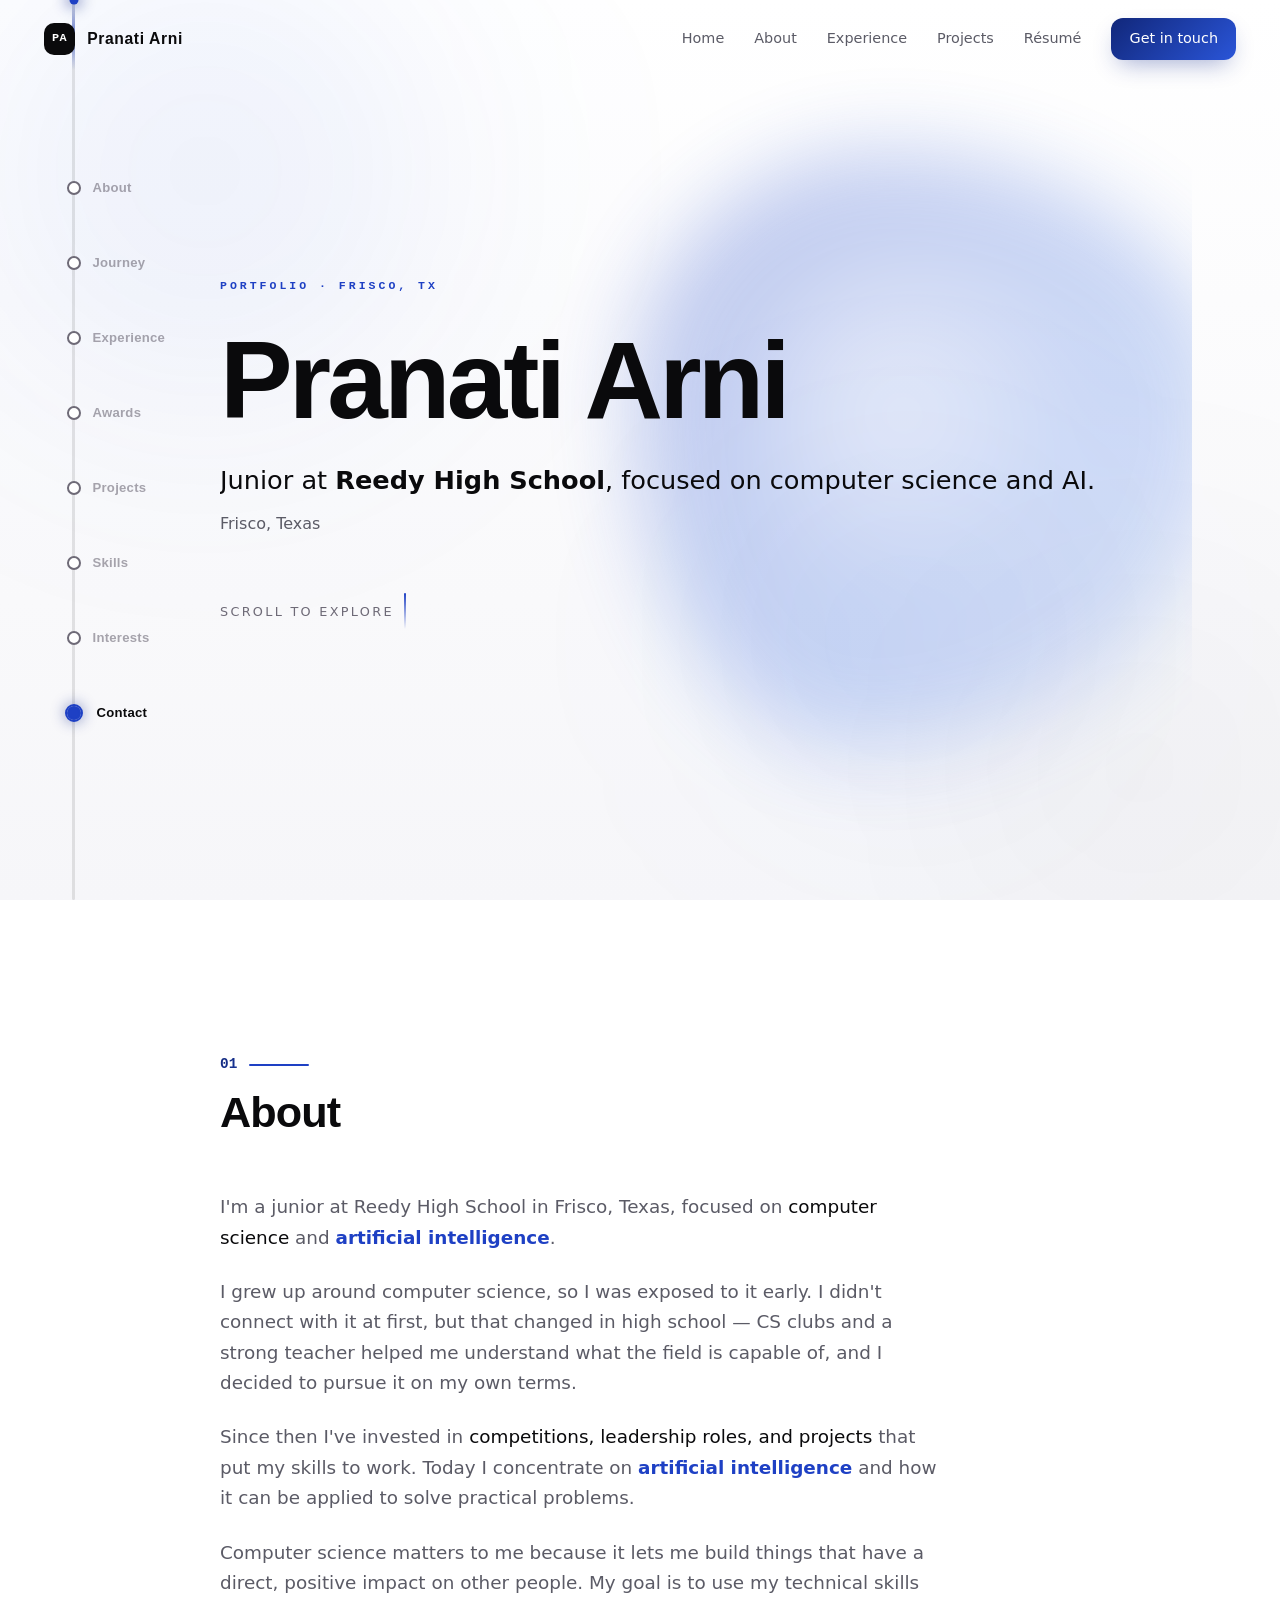
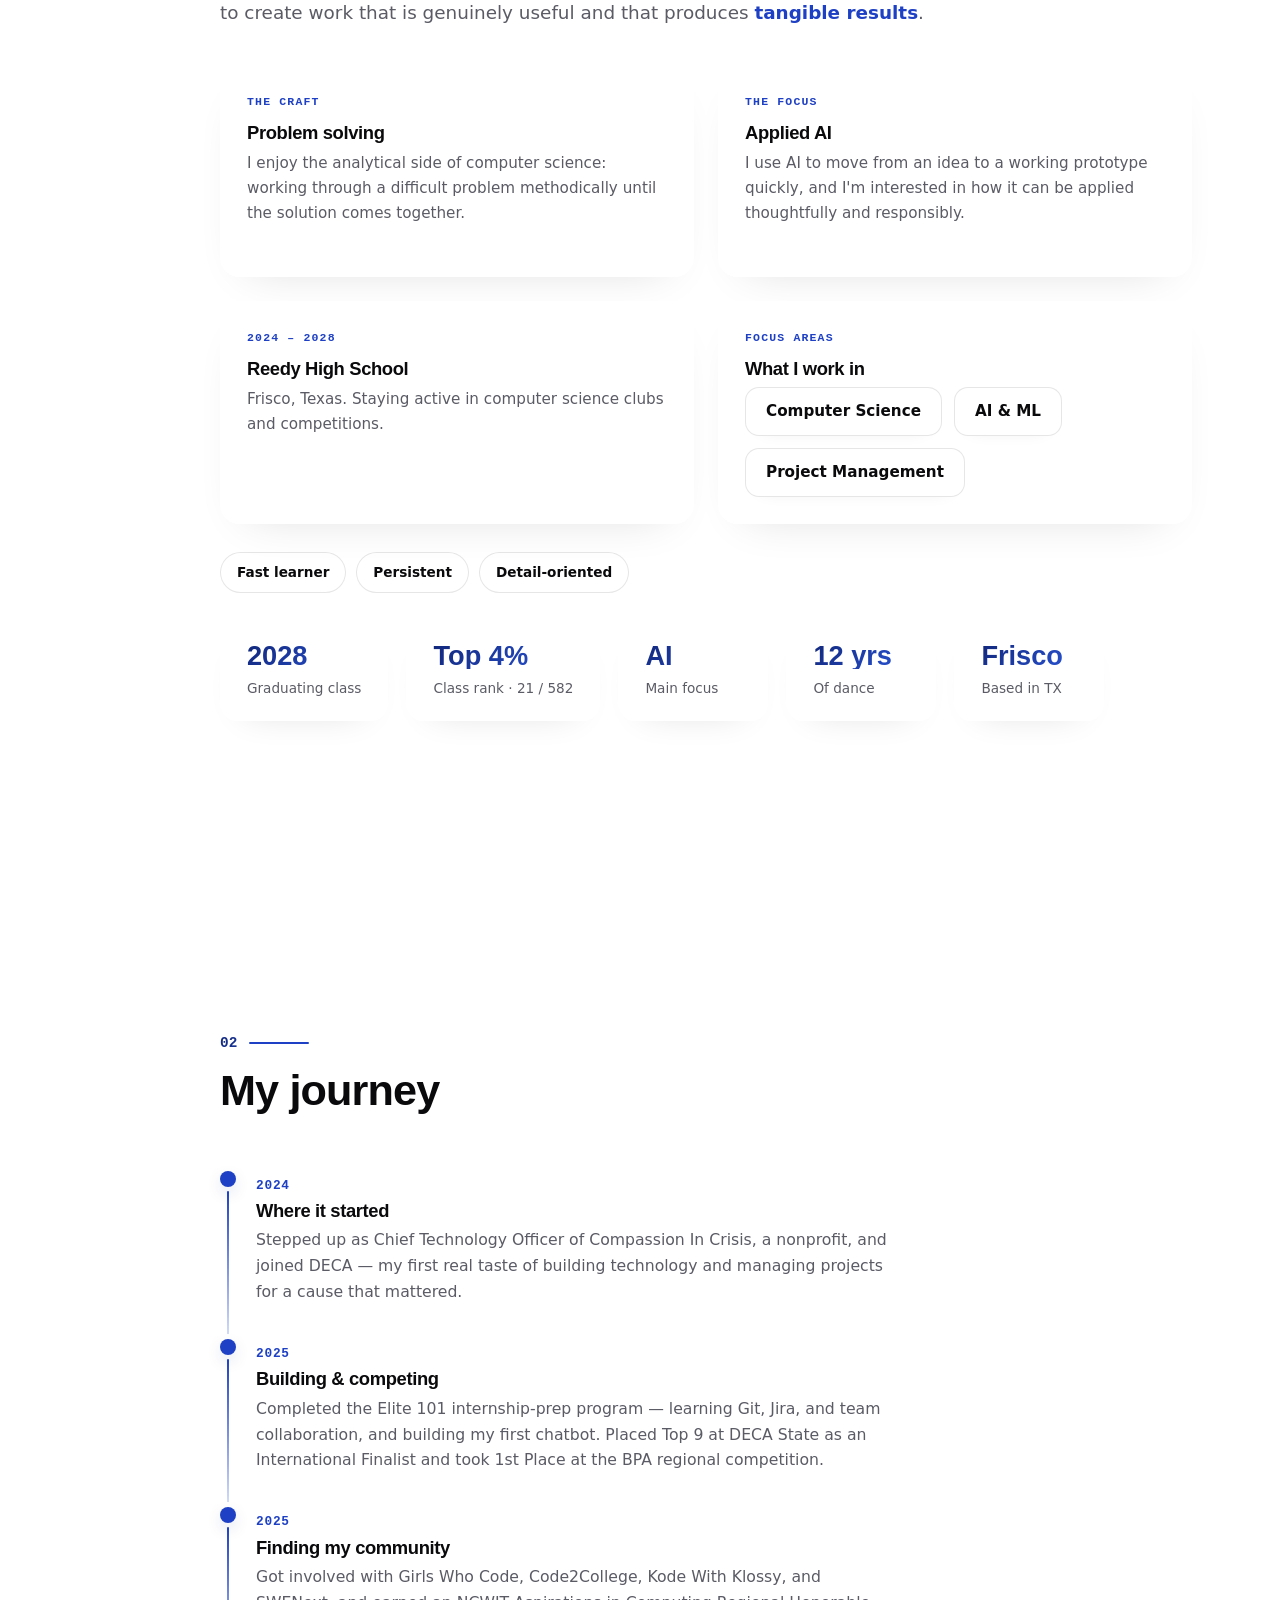
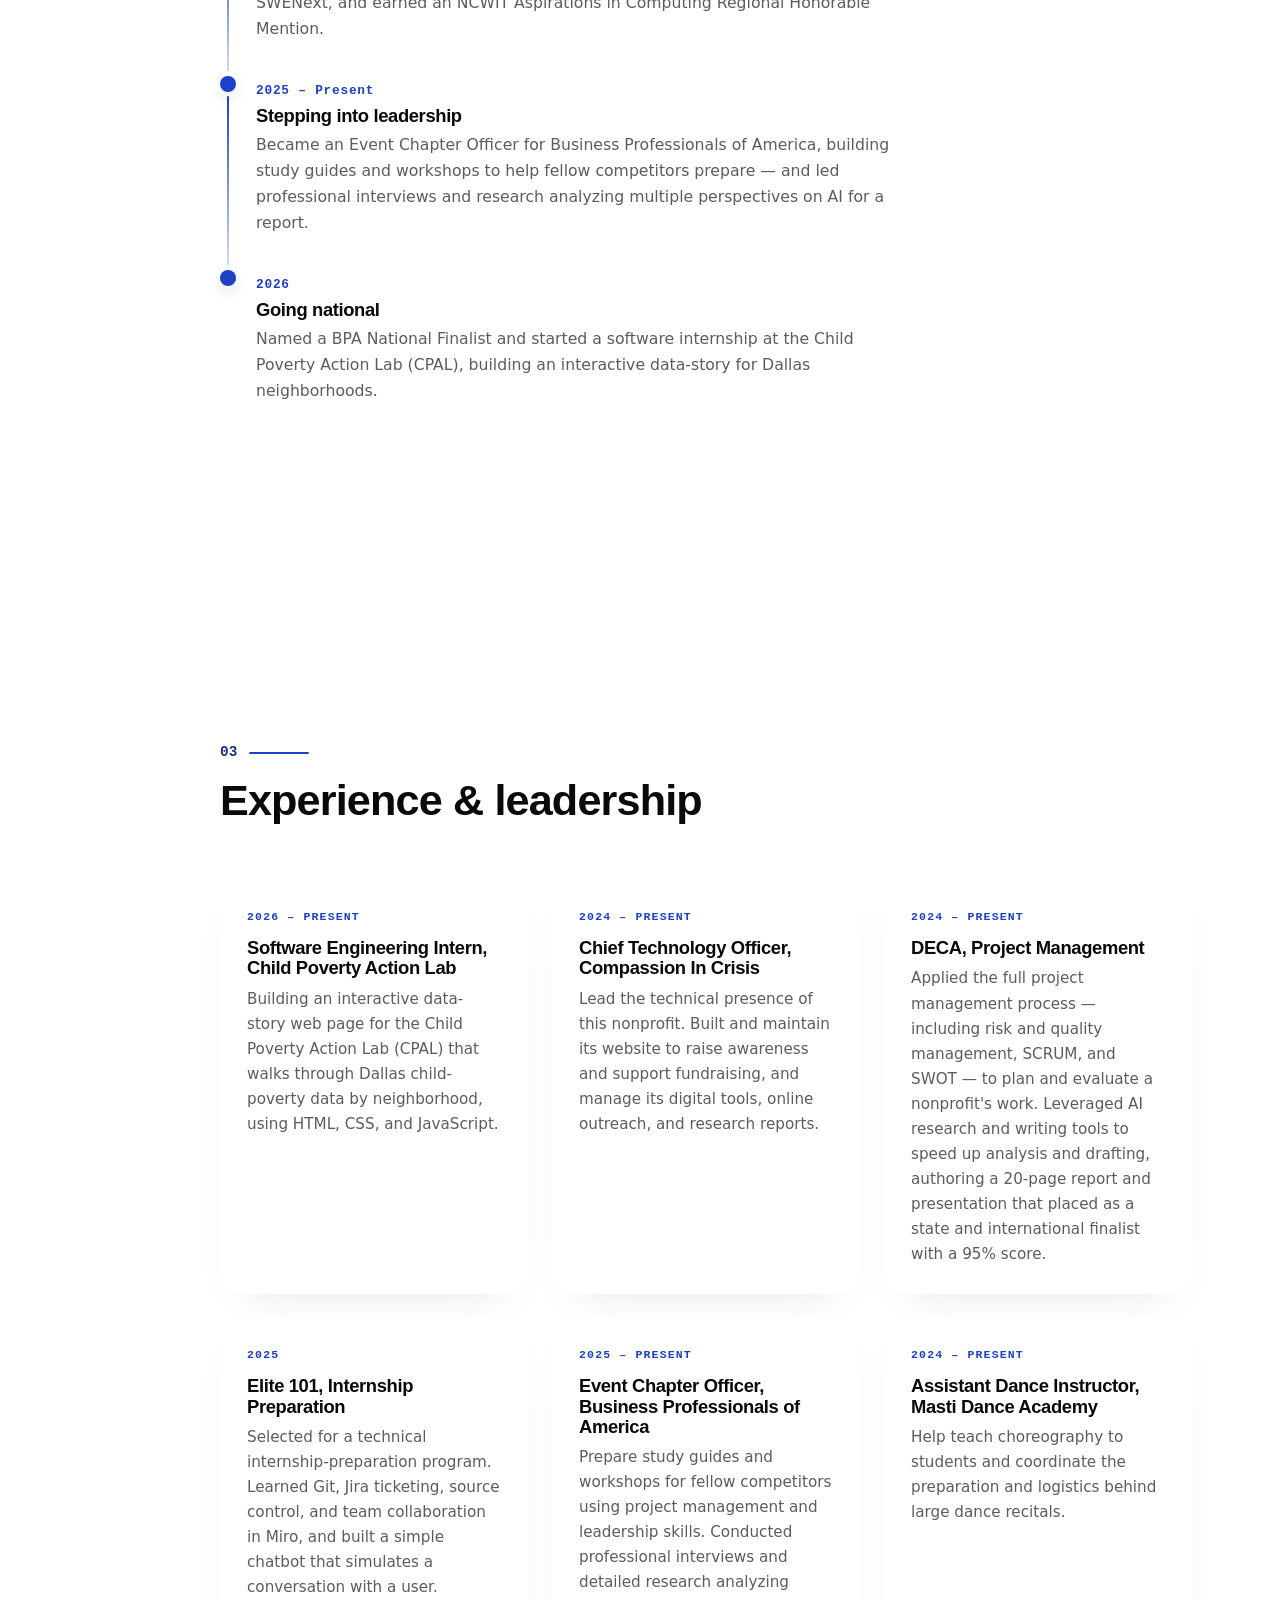
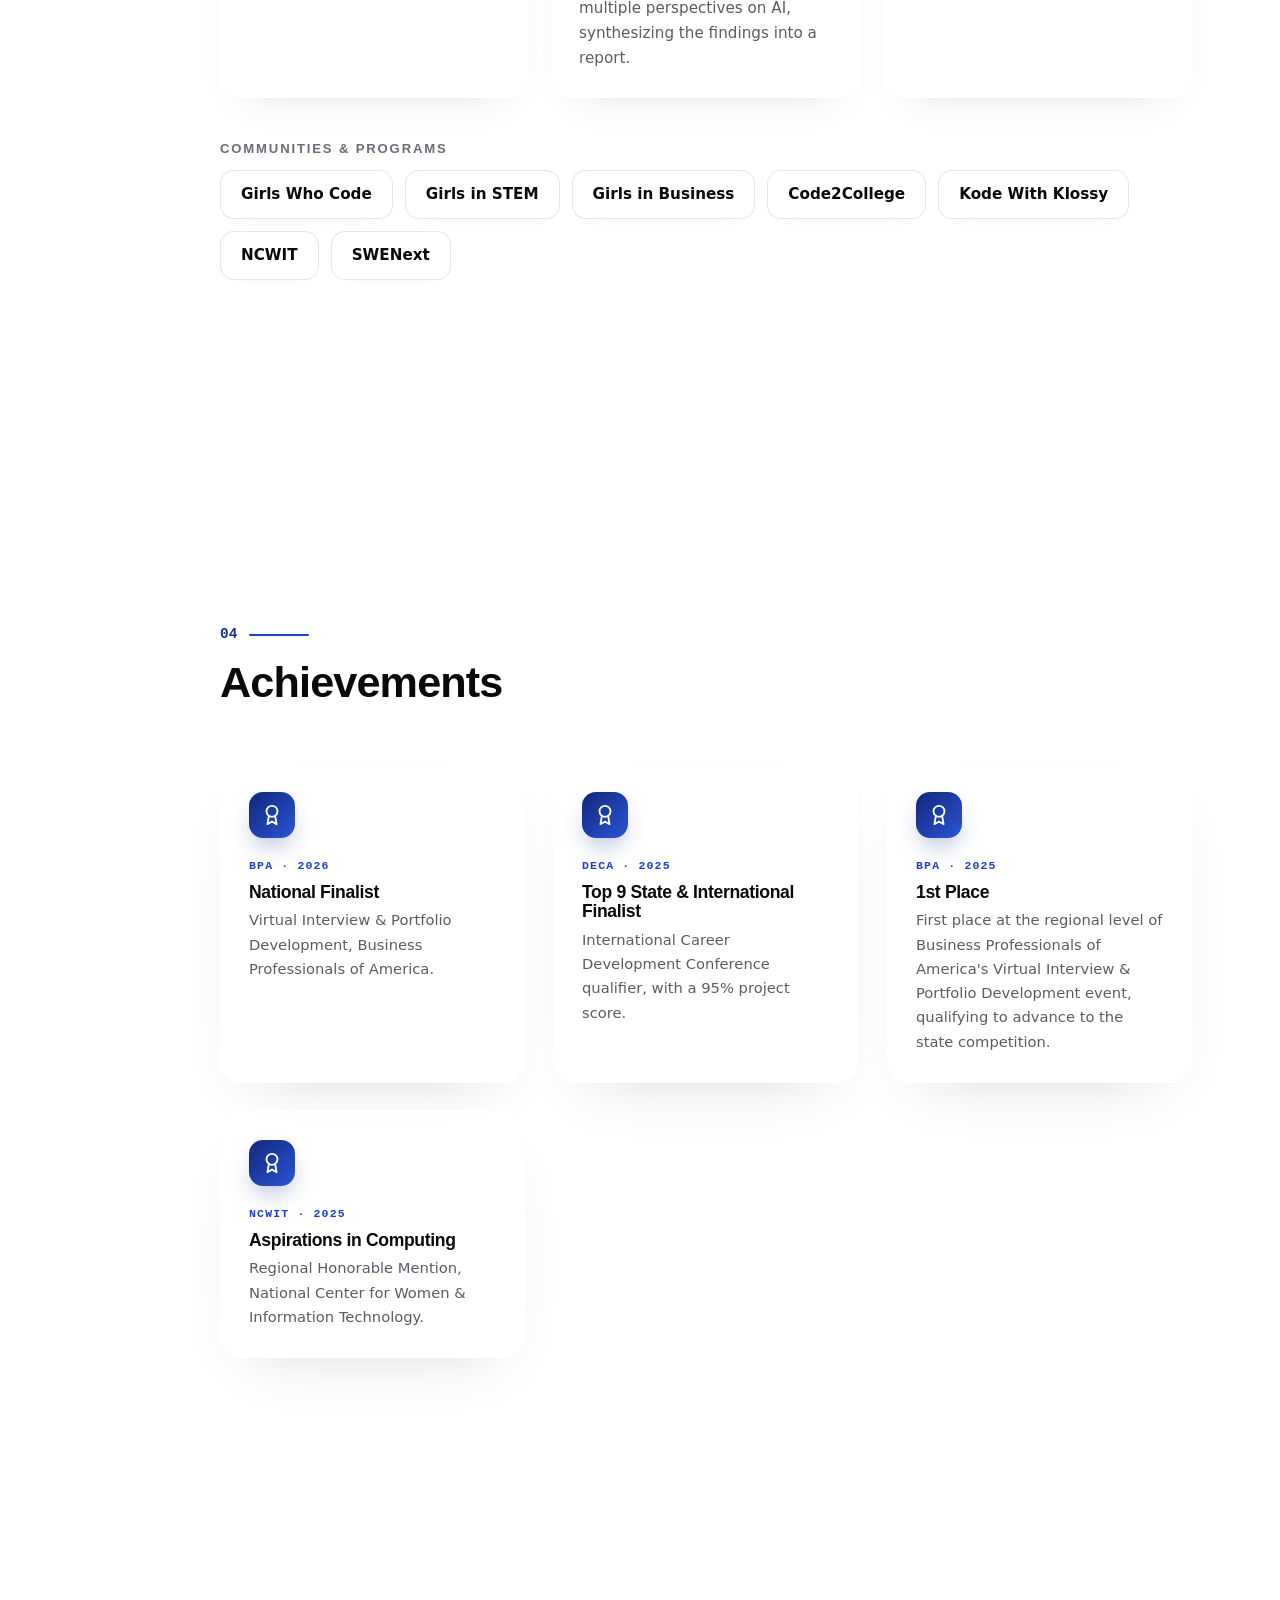
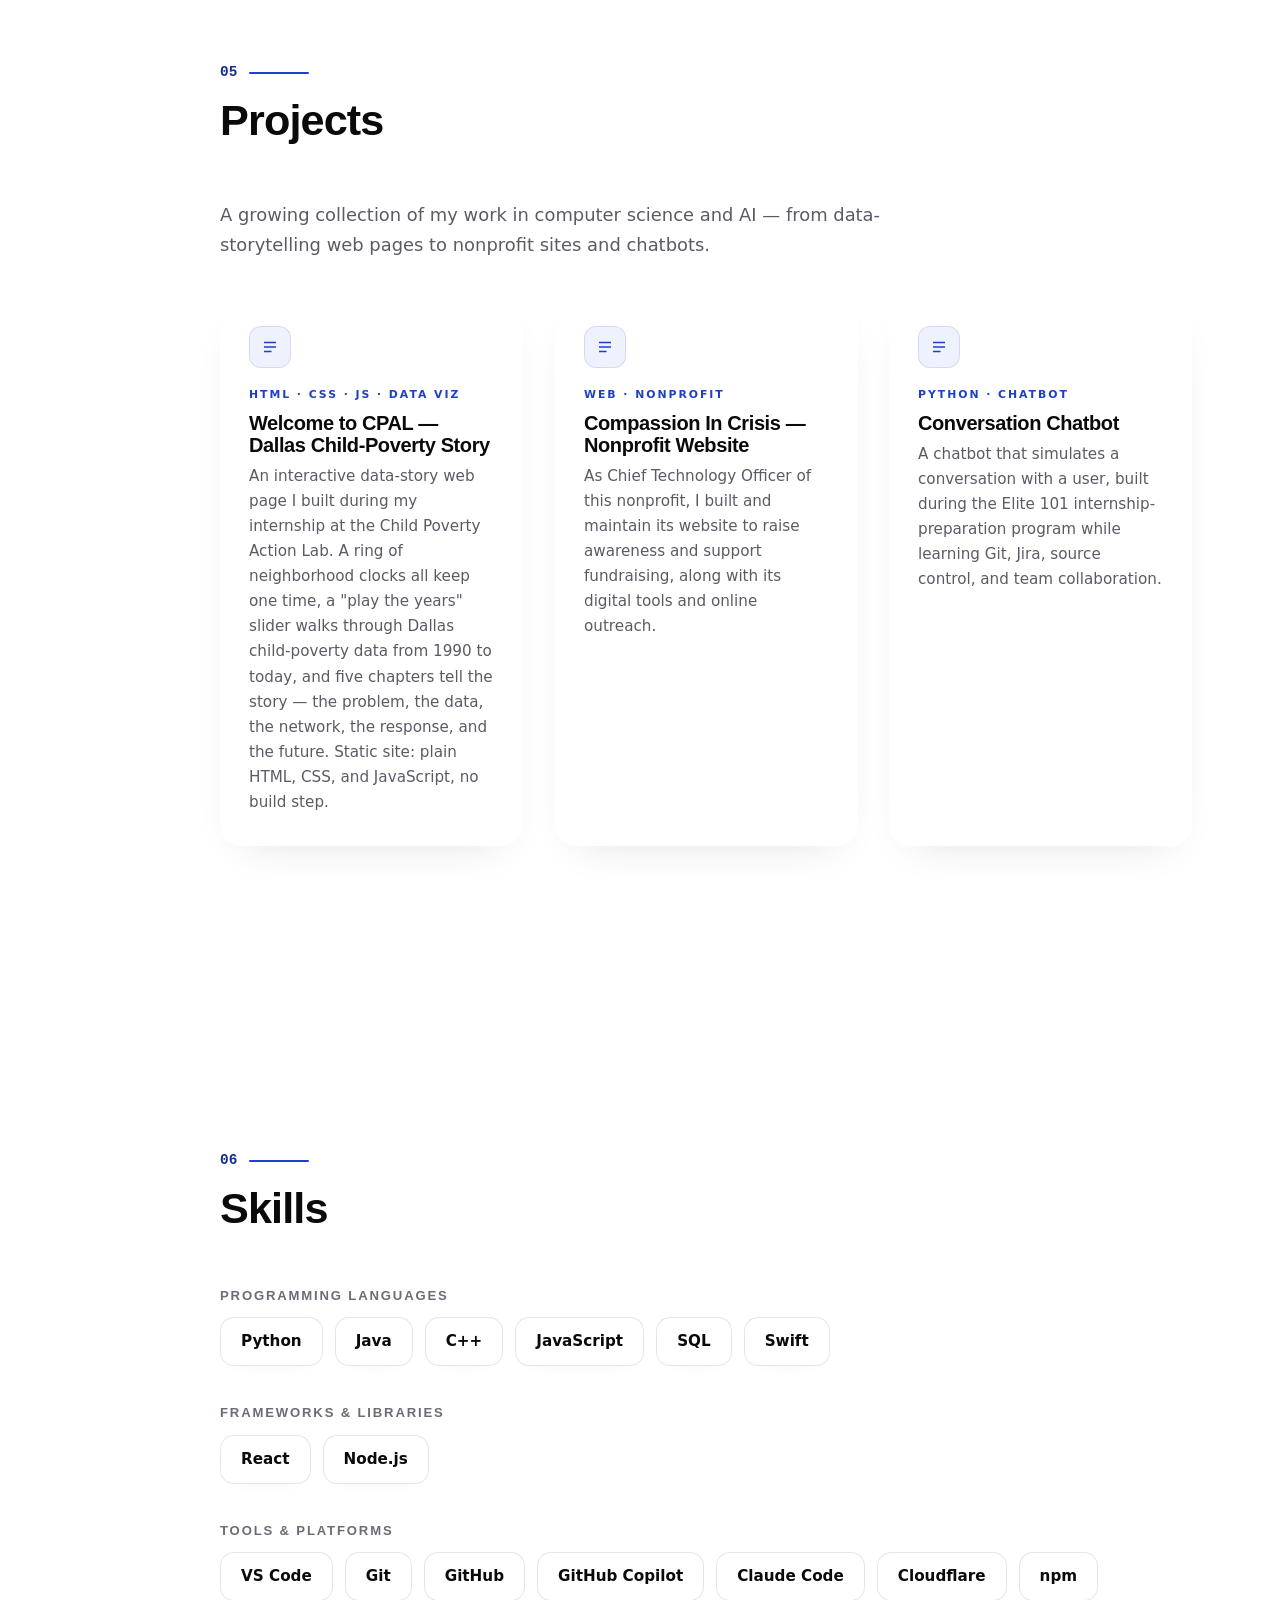
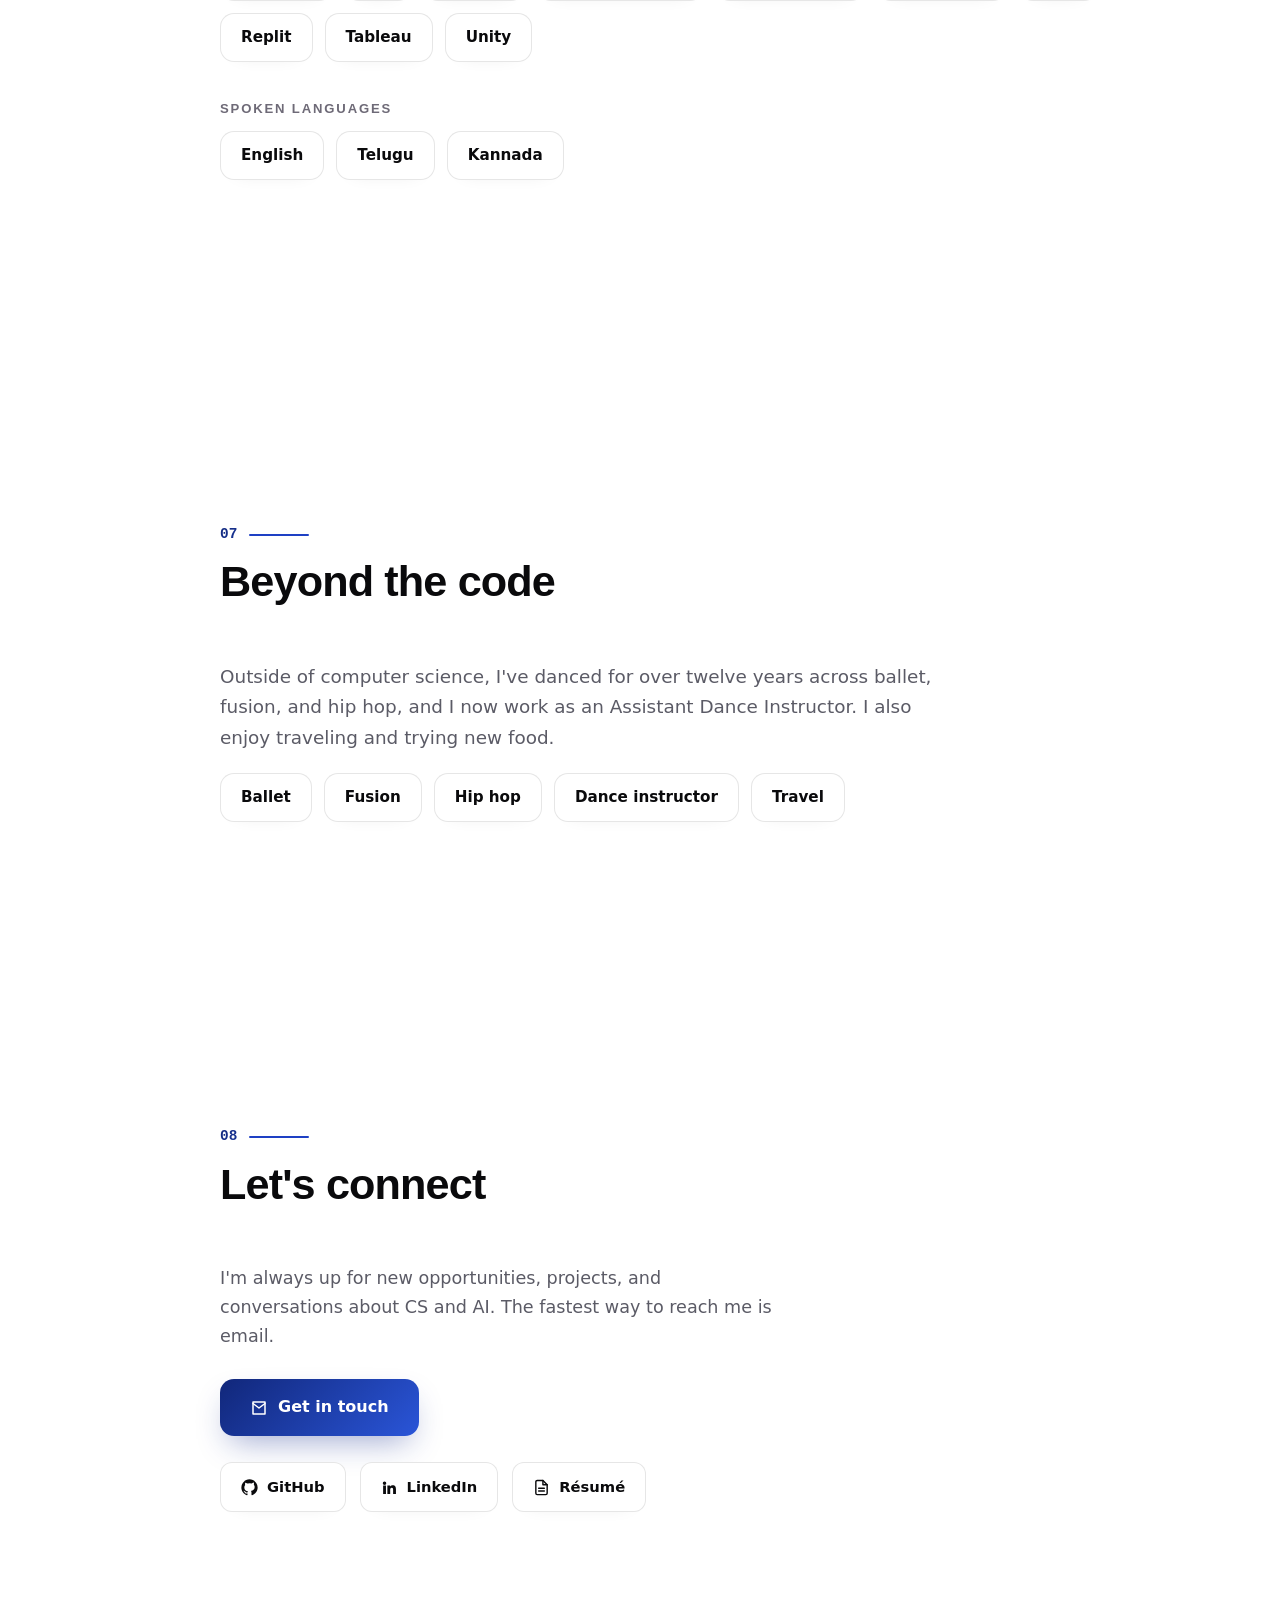
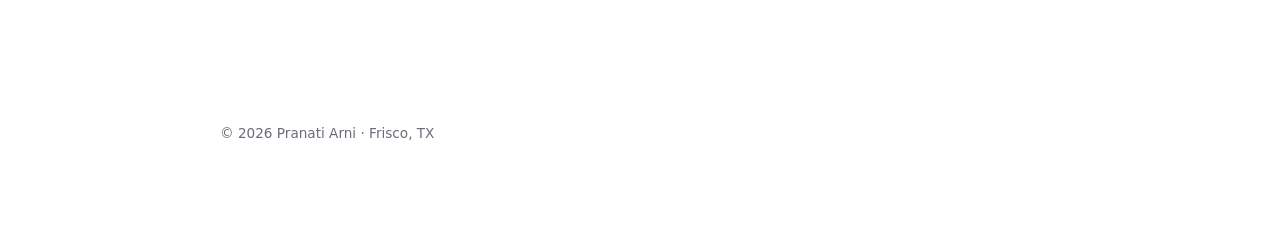
==== commit d14320d9: "Highlight AI research and tools in BPA and DECA descriptions Co-Authored-By: Claude Opus 4.8 (1M con" ====
--- a/index.html
+++ b/index.html
@@ -792,7 +792,7 @@
           <div class="tl-body">
             <span class="tl-year">2025 – Present</span>
             <h3>Stepping into leadership</h3>
-            <p>Became an Event Chapter Officer for Business Professionals of America, building study guides and workshops to help fellow competitors prepare.</p>
+            <p>Became an Event Chapter Officer for Business Professionals of America, building study guides and workshops to help fellow competitors prepare — and led professional interviews and research analyzing multiple perspectives on AI for a report.</p>
           </div>
         </div>
         <div class="tl-item">
@@ -826,7 +826,7 @@
         <div class="info-card">
           <div class="meta">2024 – Present</div>
           <h3>DECA, Project Management</h3>
-          <p>Applied the full project management process — including risk and quality management, SCRUM, and SWOT — to plan and evaluate a nonprofit's work. Authored a 20-page report and presentation and placed as a state and international finalist with a 95% score.</p>
+          <p>Applied the full project management process — including risk and quality management, SCRUM, and SWOT — to plan and evaluate a nonprofit's work. Leveraged AI research and writing tools to speed up analysis and drafting, authoring a 20-page report and presentation that placed as a state and international finalist with a 95% score.</p>
         </div>
         <div class="info-card">
           <div class="meta">2025</div>
@@ -836,7 +836,7 @@
         <div class="info-card">
           <div class="meta">2025 – Present</div>
           <h3>Event Chapter Officer, Business Professionals of America</h3>
-          <p>Prepare study guides and workshops for fellow competitors using project management and leadership skills. Conducted interviews with professionals and detailed research to analyze multiple perspectives on AI for a report.</p>
+          <p>Prepare study guides and workshops for fellow competitors using project management and leadership skills. Conducted professional interviews and detailed research analyzing multiple perspectives on AI, synthesizing the findings into a report.</p>
         </div>
         <div class="info-card">
           <div class="meta">2024 – Present</div>
